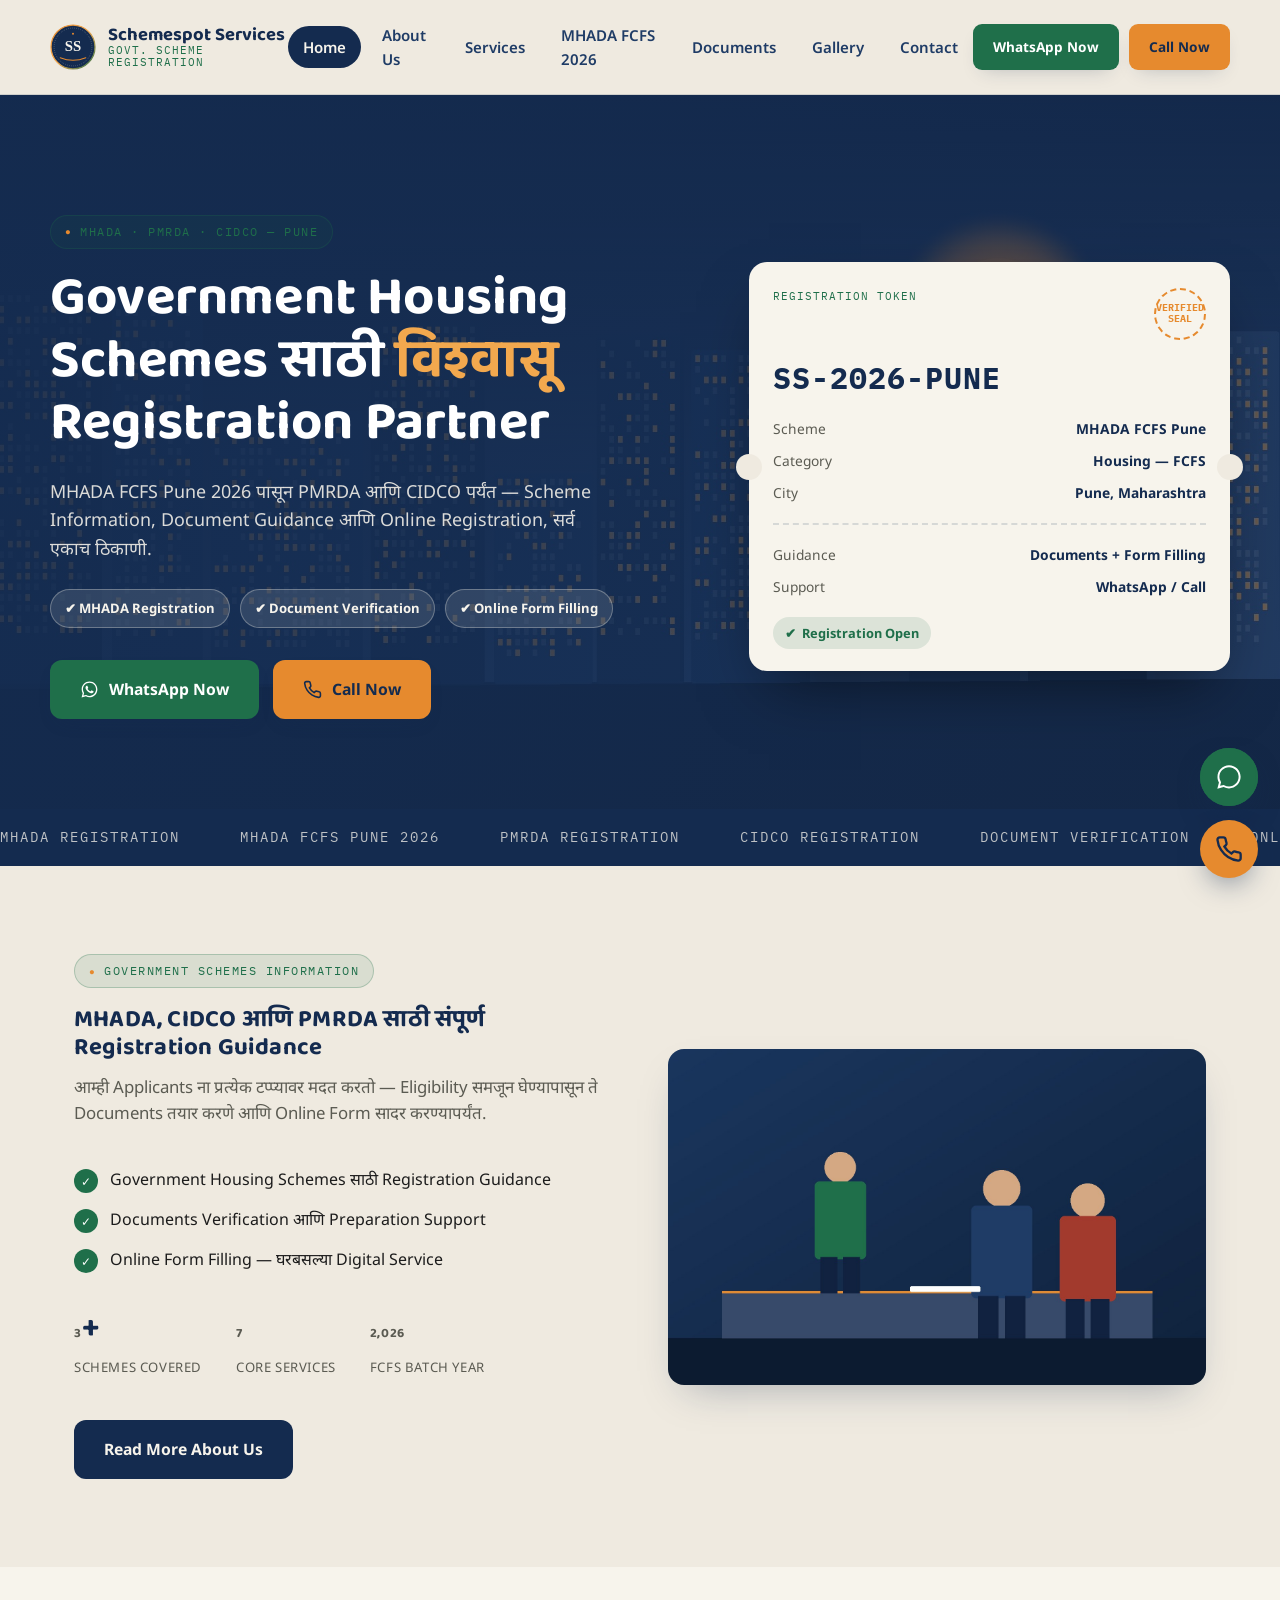
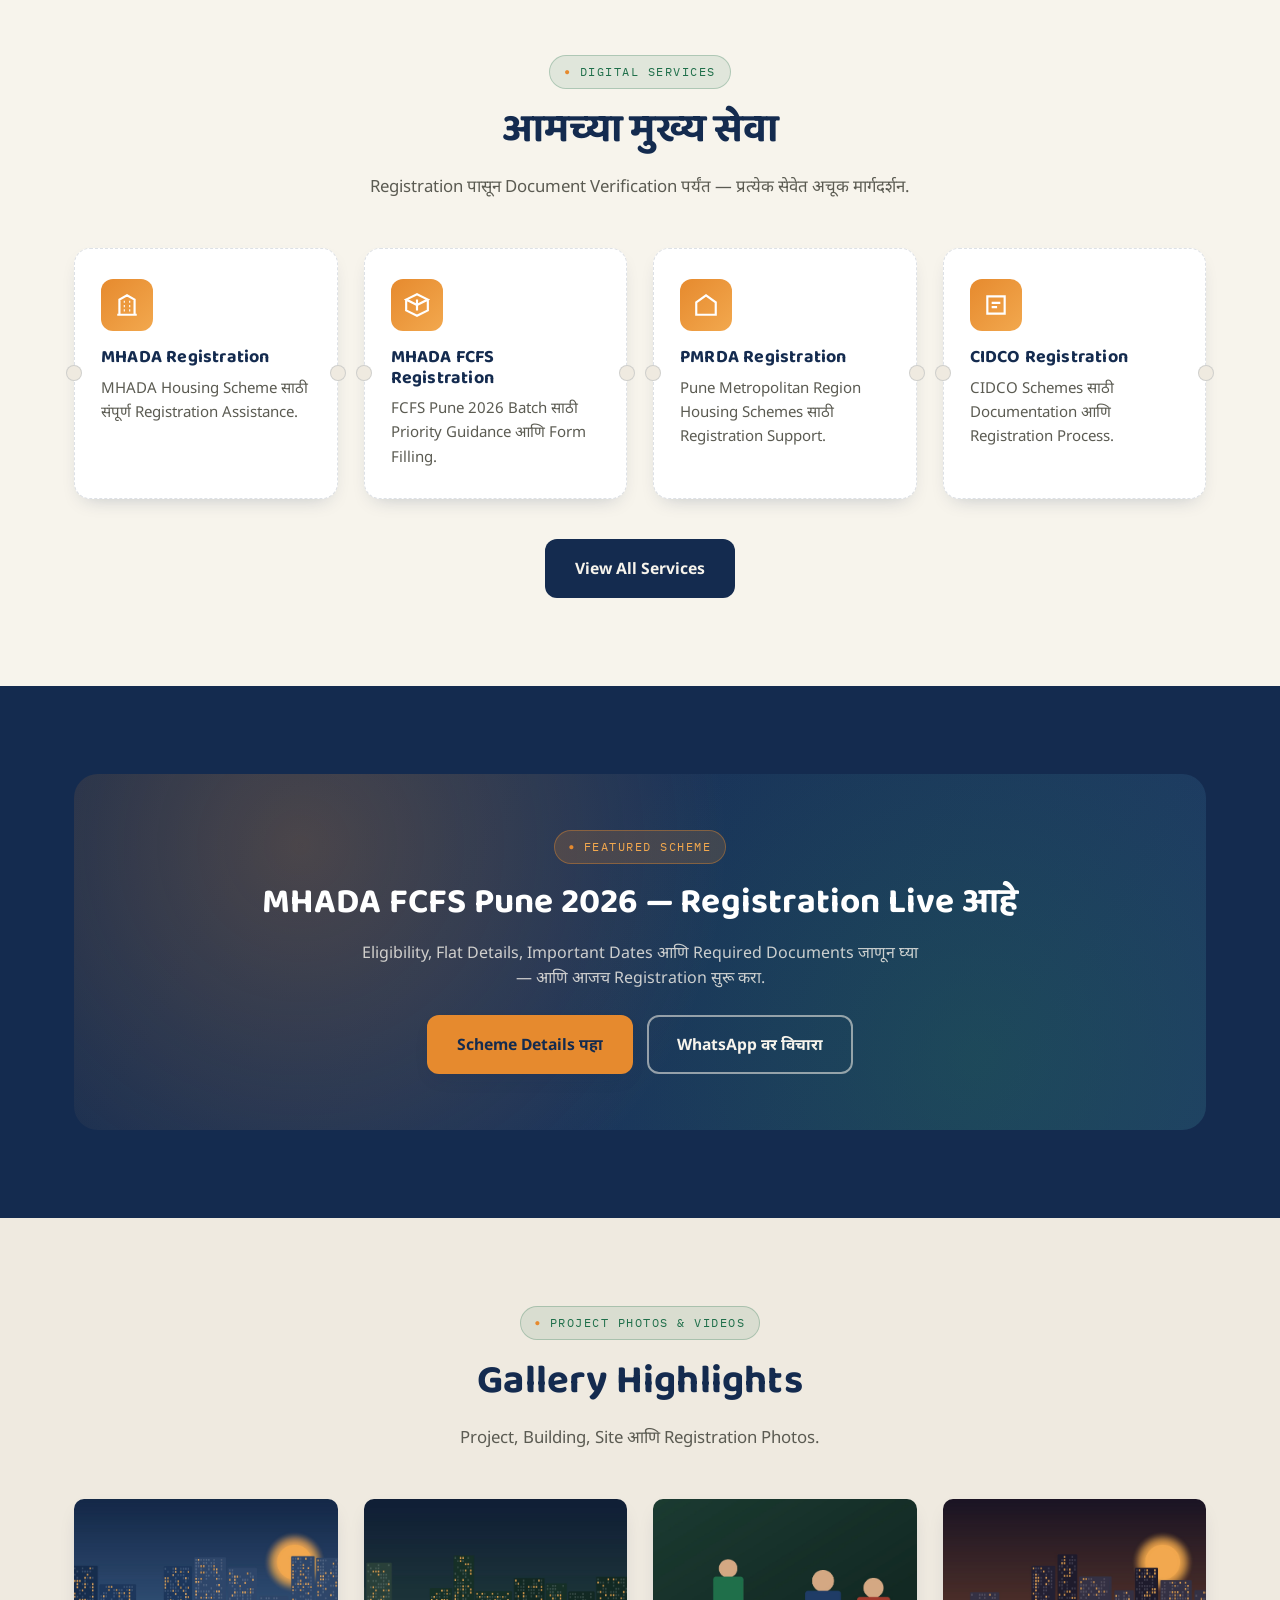
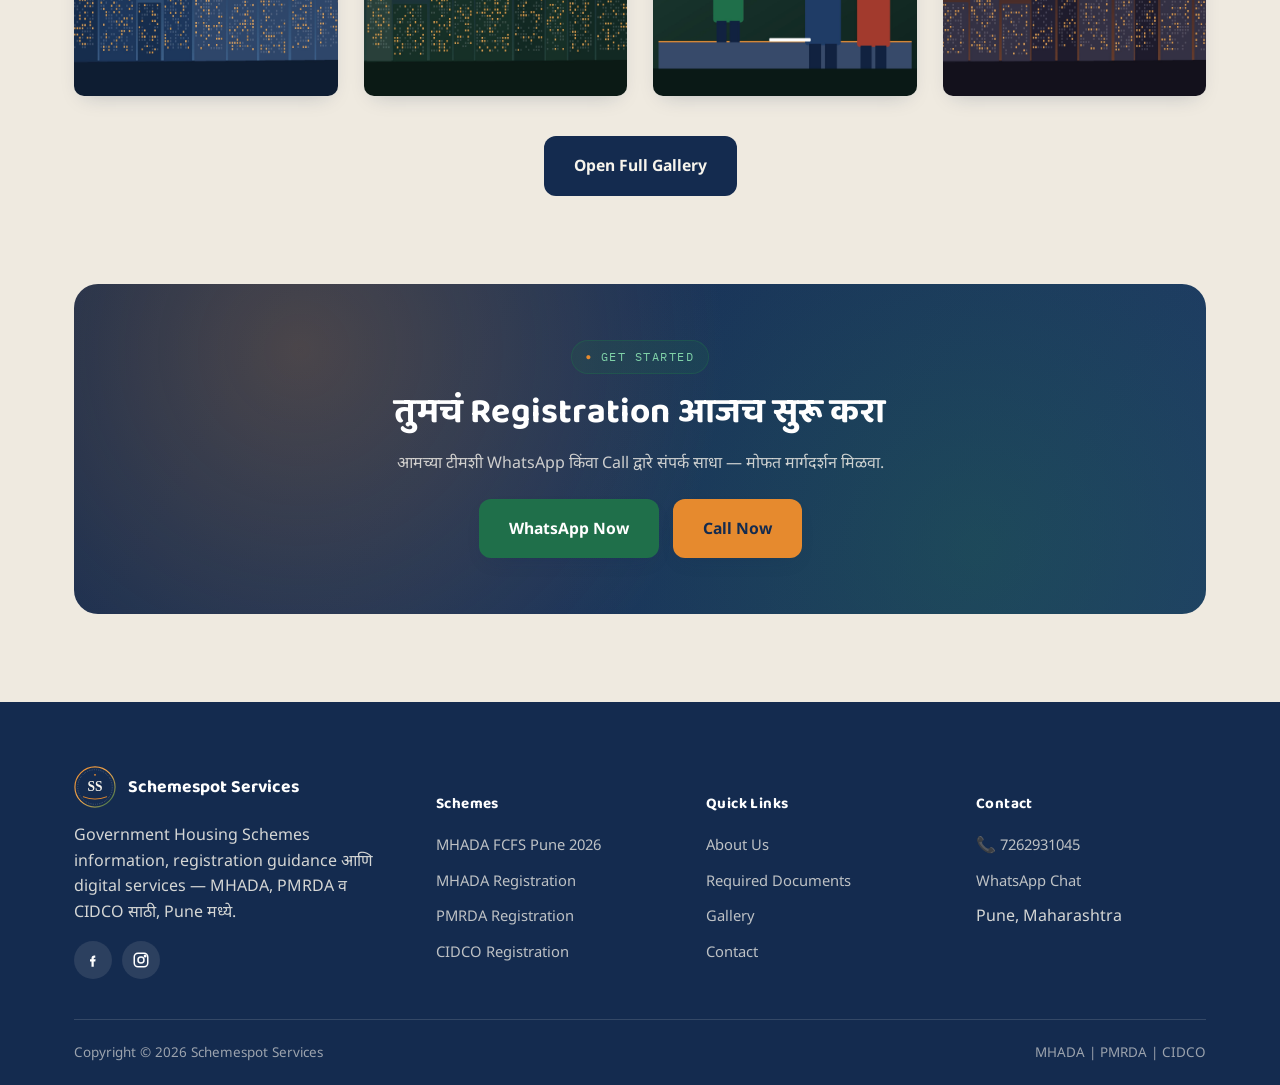
==== index.html @ c351c9f7 "sdjh" ====
<!DOCTYPE html>
<html lang="mr">
<head>
<meta charset="UTF-8">
<meta name="viewport" content="width=device-width, initial-scale=1.0">
<title>Schemespot Services | MHADA · PMRDA · CIDCO Registration Pune</title>
<meta name="description" content="Schemespot Services — Government Housing Schemes साठी Registration आणि Guidance. MHADA FCFS Pune 2026, PMRDA, CIDCO Registration आणि Digital Services.">
<link rel="icon" href="assets/icons/logo.svg" type="image/svg+xml">
<link rel="preconnect" href="https://fonts.googleapis.com">
<link href="https://fonts.googleapis.com/css2?family=Baloo+2:wght@500;600;700;800&family=Noto+Sans:wght@400;500;600;700&family=Noto+Sans+Devanagari:wght@400;500;600;700&family=IBM+Plex+Mono:wght@500;600&display=swap" rel="stylesheet">
<link rel="stylesheet" href="css/style.css">
</head>
<body>

<header class="site-header">
  <div class="container nav">
    <a href="index.html" class="brand">
      <img src="assets/icons/logo.svg" alt="Schemespot Services logo">
      <div class="brand-text"><strong>Schemespot Services</strong><span>Govt. Scheme Registration</span></div>
    </a>
    <nav class="nav-links">
      <a href="index.html">Home</a>
      <a href="about.html">About Us</a>
      <a href="services.html">Services</a>
      <a href="mhada-fcfs.html">MHADA FCFS 2026</a>
      <a href="documents.html">Documents</a>
      <a href="gallery.html">Gallery</a>
      <a href="contact.html">Contact</a>
    </nav>
    <div class="nav-cta">
      <a href="https://wa.me/917262931045" target="_blank" rel="noopener" class="btn btn-whatsapp btn-sm">WhatsApp Now</a>
      <a href="tel:+917262931045" class="btn btn-call btn-sm">Call Now</a>
    </div>
    <button class="nav-toggle" aria-label="Toggle menu"><span></span><span></span><span></span></button>
  </div>
</header>

<!-- HERO -->
<section class="hero">
  <div class="hero-media" style="background-image:url('assets/images/hero-banner.jpg')"></div>
  <div class="container hero-inner">
    <div>
      <span class="eyebrow">MHADA · PMRDA · CIDCO — Pune</span>
      <h1>Government Housing Schemes साठी <em>विश्वासू</em> Registration Partner</h1>
      <p class="lead">MHADA FCFS Pune 2026 पासून PMRDA आणि CIDCO पर्यंत — Scheme Information, Document Guidance आणि Online Registration, सर्व एकाच ठिकाणी.</p>
      <div class="hero-badges">
        <span class="hero-badge">✔ MHADA Registration</span>
        <span class="hero-badge">✔ Document Verification</span>
        <span class="hero-badge">✔ Online Form Filling</span>
      </div>
      <div class="hero-actions">
        <a href="https://wa.me/917262931045" target="_blank" rel="noopener" class="btn btn-whatsapp">
          <svg viewBox="0 0 24 24" fill="currentColor"><path d="M12.04 2C6.58 2 2.13 6.45 2.13 11.91c0 1.75.46 3.39 1.26 4.82L2 22l5.42-1.36a9.9 9.9 0 0 0 4.62 1.13h.01c5.46 0 9.91-4.45 9.91-9.91S17.5 2 12.04 2Zm0 18.13a8.2 8.2 0 0 1-4.18-1.15l-.3-.18-3.21.8.85-3.13-.2-.32a8.18 8.18 0 0 1-1.26-4.34c0-4.53 3.69-8.22 8.31-8.22 4.53 0 8.22 3.69 8.22 8.22 0 4.53-3.7 8.32-8.23 8.32Zm4.52-6.17c-.25-.12-1.47-.72-1.7-.8-.23-.08-.39-.12-.56.13-.17.24-.64.8-.78.96-.14.17-.29.19-.53.06-.25-.12-1.04-.38-1.98-1.22-.73-.65-1.22-1.46-1.37-1.7-.14-.25-.02-.38.11-.5.11-.11.25-.29.37-.43.12-.15.16-.25.24-.42.08-.17.04-.31-.02-.43-.06-.13-.56-1.36-.77-1.86-.2-.48-.41-.42-.56-.42-.14-.01-.31-.01-.48-.01-.17 0-.44.06-.67.31-.23.25-.88.86-.88 2.1 0 1.24.9 2.44 1.03 2.6.13.17 1.77 2.71 4.29 3.8.6.26 1.07.42 1.43.53.6.19 1.15.16 1.58.1.48-.07 1.47-.6 1.68-1.18.21-.58.21-1.07.15-1.18-.07-.11-.23-.17-.48-.29Z"/></svg>
          WhatsApp Now
        </a>
        <a href="tel:+917262931045" class="btn btn-call">
          <svg viewBox="0 0 24 24" fill="none" stroke="currentColor" stroke-width="2"><path d="M22 16.92v3a2 2 0 0 1-2.18 2 19.79 19.79 0 0 1-8.63-3.07 19.5 19.5 0 0 1-6-6 19.79 19.79 0 0 1-3.07-8.67A2 2 0 0 1 4.11 2h3a2 2 0 0 1 2 1.72c.127.96.362 1.903.7 2.81a2 2 0 0 1-.45 2.11L8.09 9.91a16 16 0 0 0 6 6l1.27-1.27a2 2 0 0 1 2.11-.45c.907.338 1.85.573 2.81.7A2 2 0 0 1 22 16.92Z"/></svg>
          Call Now
        </a>
      </div>
    </div>

    <!-- Signature token card -->
    <div class="token-card reveal in">
      <div class="token-top">
        <span class="tag">Registration Token</span>
        <div class="token-seal">VERIFIED<br>SEAL</div>
      </div>
      <div class="token-number">SS-2026-PUNE</div>
      <div class="token-row"><span>Scheme</span><b>MHADA FCFS Pune</b></div>
      <div class="token-row"><span>Category</span><b>Housing — FCFS</b></div>
      <div class="token-row"><span>City</span><b>Pune, Maharashtra</b></div>
      <div class="token-divider"></div>
      <div class="token-row"><span>Guidance</span><b>Documents + Form Filling</b></div>
      <div class="token-row"><span>Support</span><b>WhatsApp / Call</b></div>
      <span class="token-status">Registration Open</span>
    </div>
  </div>
</section>

<!-- TRUST STRIP -->
<div class="trust-strip">
  <div class="trust-track">
    <span>MHADA REGISTRATION</span><span>MHADA FCFS PUNE 2026</span><span>PMRDA REGISTRATION</span><span>CIDCO REGISTRATION</span>
    <span>DOCUMENT VERIFICATION</span><span>ONLINE FORM FILLING</span><span>DIGITAL SERVICES</span>
    <span>MHADA REGISTRATION</span><span>MHADA FCFS PUNE 2026</span><span>PMRDA REGISTRATION</span><span>CIDCO REGISTRATION</span>
    <span>DOCUMENT VERIFICATION</span><span>ONLINE FORM FILLING</span><span>DIGITAL SERVICES</span>
  </div>
</div>

<!-- ABOUT PREVIEW -->
<section>
  <div class="container split">
    <div class="reveal">
      <span class="eyebrow">Government Schemes Information</span>
      <h2>MHADA, CIDCO आणि PMRDA साठी संपूर्ण Registration Guidance</h2>
      <p style="color:var(--muted);font-size:1.05rem;">आम्ही Applicants ना प्रत्येक टप्प्यावर मदत करतो — Eligibility समजून घेण्यापासून ते Documents तयार करणे आणि Online Form सादर करण्यापर्यंत.</p>
      <ul class="checklist mt-40">
        <li><span class="tick">✓</span> Government Housing Schemes साठी Registration Guidance</li>
        <li><span class="tick">✓</span> Documents Verification आणि Preparation Support</li>
        <li><span class="tick">✓</span> Online Form Filling — घरबसल्या Digital Service</li>
      </ul>
      <div class="stat-row">
        <div class="stat"><b><span data-count="3">0</span>+</b><span>Schemes Covered</span></div>
        <div class="stat"><b><span data-count="7">0</span></b><span>Core Services</span></div>
        <div class="stat"><b><span data-count="2026">0</span></b><span>FCFS Batch Year</span></div>
      </div>
      <a href="about.html" class="btn btn-ink mt-40">Read More About Us</a>
    </div>
    <div class="media-col reveal">
      <img src="assets/images/about-office.jpg" alt="Schemespot Services registration desk illustration">
    </div>
  </div>
</section>

<!-- SERVICES PREVIEW -->
<section style="background:var(--paper-2);">
  <div class="container">
    <div class="section-head center reveal">
      <span class="eyebrow" style="margin-left:auto;margin-right:auto;">Digital Services</span>
      <h2>आमच्या मुख्य सेवा</h2>
      <p>Registration पासून Document Verification पर्यंत — प्रत्येक सेवेत अचूक मार्गदर्शन.</p>
    </div>
    <div class="grid cols-4">
      <div class="card stub-card reveal">
        <div class="icon"><svg viewBox="0 0 24 24" fill="none" stroke="currentColor" stroke-width="2"><path d="M3 21h18M5 21V7l7-4 7 4v14M9 9h1m4 0h1m-6 4h1m4 0h1m-6 4h1m4 0h1"/></svg></div>
        <h3>MHADA Registration</h3>
        <p>MHADA Housing Scheme साठी संपूर्ण Registration Assistance.</p>
      </div>
      <div class="card stub-card reveal">
        <div class="icon"><svg viewBox="0 0 24 24" fill="none" stroke="currentColor" stroke-width="2"><path d="M12 2 2 7l10 5 10-5-10-5Zm0 5v10M2 7v10l10 5 10-5V7"/></svg></div>
        <h3>MHADA FCFS Registration</h3>
        <p>FCFS Pune 2026 Batch साठी Priority Guidance आणि Form Filling.</p>
      </div>
      <div class="card stub-card reveal">
        <div class="icon"><svg viewBox="0 0 24 24" fill="none" stroke="currentColor" stroke-width="2"><path d="M3 9.5 12 3l9 6.5V21H3V9.5Z"/></svg></div>
        <h3>PMRDA Registration</h3>
        <p>Pune Metropolitan Region Housing Schemes साठी Registration Support.</p>
      </div>
      <div class="card stub-card reveal">
        <div class="icon"><svg viewBox="0 0 24 24" fill="none" stroke="currentColor" stroke-width="2"><path d="M4 4h16v16H4z"/><path d="M8 10h8M8 14h5"/></svg></div>
        <h3>CIDCO Registration</h3>
        <p>CIDCO Schemes साठी Documentation आणि Registration Process.</p>
      </div>
    </div>
    <div class="text-center mt-40 reveal"><a href="services.html" class="btn btn-ink">View All Services</a></div>
  </div>
</section>

<!-- FCFS HIGHLIGHT BAND -->
<section class="band">
  <div class="container">
    <div class="cta-band">
      <span class="eyebrow" style="background:rgba(230,138,46,.18);border-color:rgba(230,138,46,.4);color:var(--saffron-2);">Featured Scheme</span>
      <h2>MHADA FCFS Pune 2026 — Registration Live आहे</h2>
      <p style="color:rgba(247,244,236,.8);max-width:560px;margin:12px auto 0;">Eligibility, Flat Details, Important Dates आणि Required Documents जाणून घ्या — आणि आजच Registration सुरू करा.</p>
      <div class="cta-actions">
        <a href="mhada-fcfs.html" class="btn btn-call">Scheme Details पहा</a>
        <a href="https://wa.me/917262931045" target="_blank" rel="noopener" class="btn btn-outline">WhatsApp वर विचारा</a>
      </div>
    </div>
  </div>
</section>

<!-- GALLERY PREVIEW -->
<section>
  <div class="container">
    <div class="section-head center reveal">
      <span class="eyebrow" style="margin-left:auto;margin-right:auto;">Project Photos & Videos</span>
      <h2>Gallery Highlights</h2>
      <p>Project, Building, Site आणि Registration Photos.</p>
    </div>
    <div class="grid cols-4">
      <div class="gallery-item reveal"><img src="assets/images/mhada-building.jpg" alt="Building photo"></div>
      <div class="gallery-item reveal"><img src="assets/images/site-photo-1.jpg" alt="Site photo"></div>
      <div class="gallery-item reveal"><img src="assets/images/registration-photo-1.jpg" alt="Registration photo"></div>
      <div class="gallery-item reveal"><img src="assets/images/building-photo-2.jpg" alt="Building photo"></div>
    </div>
    <div class="text-center mt-40 reveal"><a href="gallery.html" class="btn btn-ink">Open Full Gallery</a></div>
  </div>
</section>

<!-- FINAL CTA -->
<section style="padding-top:0;">
  <div class="container">
    <div class="cta-band reveal">
      <span class="eyebrow" style="background:rgba(31,111,74,.18);border-color:rgba(31,111,74,.4);color:#7fd1a8;">Get Started</span>
      <h2>तुमचं Registration आजच सुरू करा</h2>
      <p style="color:rgba(247,244,236,.8);max-width:520px;margin:12px auto 0;">आमच्या टीमशी WhatsApp किंवा Call द्वारे संपर्क साधा — मोफत मार्गदर्शन मिळवा.</p>
      <div class="cta-actions">
        <a href="https://wa.me/917262931045" target="_blank" rel="noopener" class="btn btn-whatsapp">WhatsApp Now</a>
        <a href="tel:+917262931045" class="btn btn-call">Call Now</a>
      </div>
    </div>
  </div>
</section>

<footer class="site-footer">
  <div class="container">
    <div class="footer-grid">
      <div>
        <div class="footer-brand"><img src="assets/icons/logo.svg" alt="Schemespot logo"><strong>Schemespot Services</strong></div>
        <p>Government Housing Schemes information, registration guidance आणि digital services — MHADA, PMRDA व CIDCO साठी, Pune मध्ये.</p>
        <div class="footer-social">
          <a href="https://www.facebook.com/share/1D9FqA26S8/" target="_blank" rel="noopener" aria-label="Facebook"><svg viewBox="0 0 24 24" fill="currentColor" style="color:#fff"><path d="M13.5 9H15V6h-1.5C11.6 6 10 7.6 10 9.5V11H8v3h2v7h3v-7h2.1l.4-3H13v-1.2c0-.6.4-.8.5-.8Z"/></svg></a>
          <a href="https://www.instagram.com/schemspot?igsh=ZXhpd25mdWsyY2Uy" target="_blank" rel="noopener" aria-label="Instagram"><svg viewBox="0 0 24 24" fill="none" stroke="#fff" stroke-width="2"><rect x="3" y="3" width="18" height="18" rx="5"/><circle cx="12" cy="12" r="4"/><circle cx="17.5" cy="6.5" r="1"/></svg></a>
        </div>
      </div>
      <div>
        <h5>Schemes</h5>
        <ul>
          <li><a href="mhada-fcfs.html">MHADA FCFS Pune 2026</a></li>
          <li><a href="services.html">MHADA Registration</a></li>
          <li><a href="services.html">PMRDA Registration</a></li>
          <li><a href="services.html">CIDCO Registration</a></li>
        </ul>
      </div>
      <div>
        <h5>Quick Links</h5>
        <ul>
          <li><a href="about.html">About Us</a></li>
          <li><a href="documents.html">Required Documents</a></li>
          <li><a href="gallery.html">Gallery</a></li>
          <li><a href="contact.html">Contact</a></li>
        </ul>
      </div>
      <div>
        <h5>Contact</h5>
        <ul>
          <li>📞 <a href="tel:+917262931045">7262931045</a></li>
          <li><a href="https://wa.me/917262931045" target="_blank" rel="noopener">WhatsApp Chat</a></li>
          <li>Pune, Maharashtra</li>
        </ul>
      </div>
    </div>
    <div class="footer-bottom">
      <span>Copyright © 2026 Schemespot Services</span>
      <span>MHADA | PMRDA | CIDCO</span>
    </div>
  </div>
</footer>

<div class="floating-buttons">
  <a href="https://wa.me/917262931045" class="fab fab-whatsapp" target="_blank" rel="noopener" aria-label="WhatsApp">
    <svg viewBox="0 0 24 24" fill="currentColor"><path d="M12.04 2C6.58 2 2.13 6.45 2.13 11.91c0 1.75.46 3.39 1.26 4.82L2 22l5.42-1.36a9.9 9.9 0 0 0 4.62 1.13h.01c5.46 0 9.91-4.45 9.91-9.91S17.5 2 12.04 2Zm0 18.13a8.2 8.2 0 0 1-4.18-1.15l-.3-.18-3.21.8.85-3.13-.2-.32a8.18 8.18 0 0 1-1.26-4.34c0-4.53 3.69-8.22 8.31-8.22 4.53 0 8.22 3.69 8.22 8.22 0 4.53-3.7 8.32-8.23 8.32Z"/></svg>
  </a>
  <a href="tel:+917262931045" class="fab fab-call" aria-label="Call Now">
    <svg viewBox="0 0 24 24" fill="none" stroke="currentColor" stroke-width="2"><path d="M22 16.92v3a2 2 0 0 1-2.18 2 19.79 19.79 0 0 1-8.63-3.07 19.5 19.5 0 0 1-6-6 19.79 19.79 0 0 1-3.07-8.67A2 2 0 0 1 4.11 2h3a2 2 0 0 1 2 1.72c.127.96.362 1.903.7 2.81a2 2 0 0 1-.45 2.11L8.09 9.91a16 16 0 0 0 6 6l1.27-1.27a2 2 0 0 1 2.11-.45c.907.338 1.85.573 2.81.7A2 2 0 0 1 22 16.92Z"/></svg>
  </a>
</div>

<div class="lightbox" id="lightbox">
  <button class="lightbox-close" aria-label="Close">&times;</button>
  <div style="max-width:900px;width:100%;position:relative;">
    <div class="lightbox-content" id="lightboxContent"></div>
    <p class="lightbox-caption" id="lightboxCaption"></p>
  </div>
</div>

<script src="js/script.js"></script>
</body>
</html>
---- css/style.css ----
/* =========================================================
   Schemespot Services — Design Tokens
   Palette: civic-trust navy + saffron/green accents (tricolor
   nod), warm parchment paper. Signature motif: the perforated
   "registration token" card + circular seal stamp — echoing
   the FCFS token-allotment idea at the heart of the brief.
   ========================================================= */
:root{
  --ink:        #142B4F;
  --ink-2:      #1F3C66;
  --ink-soft:   #3A5580;
  --paper:      #EFEAE0;
  --paper-2:    #F7F4EC;
  --white:      #FFFFFF;
  --saffron:    #E68A2E;
  --saffron-2:  #F2A84E;
  --green:      #1F6F4A;
  --green-2:    #2C8F60;
  --maroon:     #A23B2E;
  --text:       #1C1C1C;
  --muted:      #5B5B52;
  --line:       rgba(20,43,79,0.14);
  --shadow:     0 18px 40px -18px rgba(20,43,79,0.35);
  --shadow-sm:  0 8px 20px -10px rgba(20,43,79,0.28);
  --radius:     16px;
  --radius-sm:  10px;
  --container:  1180px;

  --font-display: "Baloo 2", "Noto Sans Devanagari", sans-serif;
  --font-body:    "Noto Sans", "Noto Sans Devanagari", sans-serif;
  --font-mono:    "IBM Plex Mono", monospace;
}

*,*::before,*::after{ box-sizing:border-box; }
html{ scroll-behavior:smooth; }
body{
  margin:0;
  font-family:var(--font-body);
  background:var(--paper);
  color:var(--text);
  line-height:1.6;
  -webkit-font-smoothing:antialiased;
}
img{ max-width:100%; display:block; }
a{ color:inherit; text-decoration:none; }
ul{ margin:0; padding:0; list-style:none; }
h1,h2,h3,h4{
  font-family:var(--font-display);
  color:var(--ink);
  margin:0 0 .5em;
  line-height:1.15;
  letter-spacing:.2px;
}
p{ margin:0 0 1em; }
.container{
  width:100%;
  max-width:var(--container);
  margin:0 auto;
  padding:0 24px;
}
section{ padding:88px 0; }
@media (max-width:760px){ section{ padding:56px 0; } }

.eyebrow{
  display:inline-flex;
  align-items:center;
  gap:8px;
  font-family:var(--font-mono);
  font-size:.78rem;
  letter-spacing:1.5px;
  text-transform:uppercase;
  color:var(--green);
  background:rgba(31,111,74,0.1);
  border:1px solid rgba(31,111,74,0.25);
  padding:6px 14px;
  border-radius:999px;
  margin-bottom:18px;
}
.eyebrow::before{ content:"●"; color:var(--saffron); font-size:.6rem; }

.section-head{ max-width:640px; margin-bottom:48px; }
.section-head h2{ font-size:clamp(1.7rem,3.2vw,2.5rem); }
.section-head p{ color:var(--muted); font-size:1.05rem; }
.section-head.center{ margin-left:auto; margin-right:auto; text-align:center; }

/* Buttons */
.btn{
  display:inline-flex;
  align-items:center;
  justify-content:center;
  gap:10px;
  padding:15px 28px;
  border-radius:12px;
  font-weight:700;
  font-size:.98rem;
  border:2px solid transparent;
  cursor:pointer;
  transition:transform .18s ease, box-shadow .18s ease, background .18s ease, color .18s ease;
  white-space:nowrap;
}
.btn:active{ transform:translateY(1px); }
.btn-whatsapp{ background:var(--green); color:var(--white); box-shadow:var(--shadow-sm); }
.btn-whatsapp:hover{ background:var(--green-2); box-shadow:0 14px 28px -12px rgba(31,111,74,.55); transform:translateY(-2px); }
.btn-call{ background:var(--saffron); color:var(--ink); box-shadow:var(--shadow-sm); }
.btn-call:hover{ background:var(--saffron-2); box-shadow:0 14px 28px -12px rgba(230,138,46,.55); transform:translateY(-2px); }
.btn-outline{ background:transparent; color:var(--paper-2); border-color:rgba(247,244,236,.55); }
.btn-outline:hover{ background:rgba(247,244,236,.12); border-color:var(--paper-2); transform:translateY(-2px); }
.btn-ink{ background:var(--ink); color:var(--paper-2); }
.btn-ink:hover{ background:var(--ink-2); transform:translateY(-2px); }
.btn-sm{ padding:10px 18px; font-size:.85rem; border-radius:9px; }
.btn svg{ width:19px; height:19px; flex-shrink:0; }

/* =============== HEADER =============== */
.site-header{
  position:sticky; top:0; z-index:500;
  background:rgba(239,234,224,0.92);
  backdrop-filter:blur(10px);
  border-bottom:1px solid var(--line);
}
.nav{
  display:flex; align-items:center; justify-content:space-between;
  padding:14px 0;
}
.brand{ display:flex; align-items:center; gap:12px; }
.brand img{ width:46px; height:46px; }
.brand-text{ display:flex; flex-direction:column; line-height:1.1; }
.brand-text strong{ font-family:var(--font-display); font-size:1.15rem; color:var(--ink); }
.brand-text span{ font-family:var(--font-mono); font-size:.68rem; letter-spacing:1px; color:var(--green); text-transform:uppercase; }

.nav-links{ display:flex; align-items:center; gap:6px; }
.nav-links a{
  padding:9px 15px; border-radius:999px; font-weight:600; font-size:.94rem; color:var(--ink-2);
  transition:background .2s ease, color .2s ease;
  position:relative;
}
.nav-links a:hover{ background:rgba(20,43,79,.08); }
.nav-links a.active{ background:var(--ink); color:var(--paper-2); }
.nav-cta{ display:flex; gap:10px; }

.nav-toggle{
  display:none; flex-direction:column; gap:5px; background:none; border:none; cursor:pointer; padding:8px;
}
.nav-toggle span{ width:26px; height:3px; background:var(--ink); border-radius:2px; transition:.25s; }

@media (max-width:980px){
  .nav-links{
    position:fixed; inset:70px 16px auto 16px; background:var(--white);
    flex-direction:column; align-items:stretch; gap:2px; padding:14px;
    border-radius:16px; box-shadow:var(--shadow); border:1px solid var(--line);
    transform:translateY(-14px); opacity:0; pointer-events:none; transition:.22s ease;
  }
  .nav-links.open{ transform:translateY(0); opacity:1; pointer-events:auto; }
  .nav-links a{ text-align:center; }
  .nav-cta{ display:none; }
  .nav-toggle{ display:flex; }
}

/* =============== HERO =============== */
.hero{
  position:relative;
  color:var(--paper-2);
  overflow:hidden;
  padding:0;
}
.hero-media{
  position:absolute; inset:0;
  background-size:cover; background-position:center;
}
.hero-media::after{
  content:""; position:absolute; inset:0;
  background:linear-gradient(120deg, rgba(20,43,79,.94) 0%, rgba(20,43,79,.82) 45%, rgba(20,43,79,.55) 100%);
}
.hero-inner{
  position:relative; z-index:2;
  display:grid; grid-template-columns:1.15fr .85fr; gap:48px; align-items:center;
  padding:120px 0 90px;
}
.hero h1{ color:var(--white); font-size:clamp(2.1rem,4.4vw,3.4rem); margin-bottom:.4em; }
.hero h1 em{ font-style:normal; color:var(--saffron-2); }
.hero p.lead{ color:rgba(247,244,236,.88); font-size:1.12rem; max-width:560px; }
.hero-badges{ display:flex; flex-wrap:wrap; gap:10px; margin:26px 0 32px; }
.hero-badge{
  font-size:.82rem; font-weight:700; padding:8px 14px; border-radius:999px;
  background:rgba(247,244,236,.12); border:1px solid rgba(247,244,236,.3);
}
.hero-actions{ display:flex; flex-wrap:wrap; gap:14px; }

/* Signature: token/registration card */
.token-card{
  position:relative;
  background:var(--paper-2);
  color:var(--ink);
  border-radius:18px;
  padding:26px 24px 22px;
  box-shadow:0 30px 60px -20px rgba(0,0,0,.5);
  transform:rotate(2.5deg);
}
.token-card::before,.token-card::after{
  content:""; position:absolute; width:26px; height:26px; background:var(--paper); border-radius:50%;
  top:50%; transform:translateY(-50%);
}
.token-card::before{ left:-13px; }
.token-card::after{ right:-13px; }
.token-top{ display:flex; justify-content:space-between; align-items:flex-start; margin-bottom:14px; }
.token-top .tag{ font-family:var(--font-mono); font-size:.7rem; letter-spacing:1px; text-transform:uppercase; color:var(--green); }
.token-seal{
  width:52px; height:52px; border-radius:50%; border:2px dashed var(--saffron);
  display:flex; align-items:center; justify-content:center; font-family:var(--font-mono);
  font-size:.62rem; font-weight:700; color:var(--saffron); text-align:center; line-height:1.1;
}
.token-number{ font-family:var(--font-mono); font-size:1.9rem; font-weight:700; color:var(--ink); letter-spacing:1px; margin:4px 0 10px; }
.token-divider{ border-top:2px dashed var(--line); margin:14px 0; position:relative; }
.token-row{ display:flex; justify-content:space-between; font-size:.86rem; padding:5px 0; color:var(--muted); }
.token-row b{ color:var(--ink); font-weight:700; }
.token-status{
  margin-top:14px; display:inline-flex; align-items:center; gap:6px;
  background:rgba(31,111,74,.12); color:var(--green); font-weight:700; font-size:.8rem;
  padding:6px 12px; border-radius:999px;
}
.token-status::before{ content:"✔"; }

@media (max-width:900px){
  .hero-inner{ grid-template-columns:1fr; padding:96px 0 60px; text-align:left; }
  .token-card{ max-width:340px; transform:rotate(1.5deg); }
}

/* =============== MARQUEE / TRUST STRIP =============== */
.trust-strip{ background:var(--ink); padding:18px 0; overflow:hidden; }
.trust-track{ display:flex; gap:60px; animation:scroll 22s linear infinite; width:max-content; }
.trust-track span{ font-family:var(--font-mono); color:rgba(247,244,236,.75); letter-spacing:2px; font-size:.85rem; white-space:nowrap; }
@keyframes scroll{ from{ transform:translateX(0);} to{ transform:translateX(-50%);} }

/* =============== CARDS GRID =============== */
.grid{ display:grid; gap:26px; }
.grid.cols-3{ grid-template-columns:repeat(3,1fr); }
.grid.cols-4{ grid-template-columns:repeat(4,1fr); }
.grid.cols-2{ grid-template-columns:repeat(2,1fr); }
@media (max-width:960px){ .grid.cols-3, .grid.cols-4{ grid-template-columns:repeat(2,1fr);} }
@media (max-width:620px){ .grid.cols-3, .grid.cols-4, .grid.cols-2{ grid-template-columns:1fr;} }

.card{
  background:var(--white);
  border:1px solid var(--line);
  border-radius:var(--radius);
  padding:30px 26px;
  box-shadow:var(--shadow-sm);
  transition:transform .22s ease, box-shadow .22s ease;
  position:relative;
}
.card:hover{ transform:translateY(-6px); box-shadow:var(--shadow); }
.card .icon{
  width:52px; height:52px; border-radius:12px; display:flex; align-items:center; justify-content:center;
  background:linear-gradient(135deg,var(--saffron),var(--saffron-2)); color:var(--white); margin-bottom:16px;
}
.card .icon svg{ width:26px; height:26px; }
.card h3{ font-size:1.12rem; margin-bottom:.4em; }
.card p{ color:var(--muted); font-size:.94rem; margin-bottom:0; }
.card .tab{
  position:absolute; top:-10px; right:22px; background:var(--ink); color:var(--paper-2);
  font-family:var(--font-mono); font-size:.7rem; padding:4px 10px; border-radius:6px;
}

/* Perforated / stub card variant for services */
.stub-card{ border-style:dashed; }
.stub-card::before{
  content:""; position:absolute; left:-1px; top:50%; width:16px; height:16px; background:var(--paper);
  border-radius:50%; transform:translate(-50%,-50%); border:1px solid var(--line);
}
.stub-card::after{
  content:""; position:absolute; right:-1px; top:50%; width:16px; height:16px; background:var(--paper);
  border-radius:50%; transform:translate(50%,-50%); border:1px solid var(--line);
}

/* =============== ABOUT / SPLIT SECTIONS =============== */
.split{ display:grid; grid-template-columns:1fr 1fr; gap:56px; align-items:center; }
@media (max-width:900px){ .split{ grid-template-columns:1fr; gap:32px; } }
.split img{ border-radius:var(--radius); box-shadow:var(--shadow); }
.split.reverse .media-col{ order:2; }
.checklist li{ display:flex; gap:12px; align-items:flex-start; margin-bottom:14px; font-size:1rem; }
.checklist li .tick{
  flex-shrink:0; width:24px; height:24px; border-radius:50%; background:var(--green); color:#fff;
  display:flex; align-items:center; justify-content:center; font-size:.75rem; margin-top:2px;
}

.stat-row{ display:flex; gap:34px; margin-top:30px; flex-wrap:wrap; }
.stat b{ display:block; font-family:var(--font-display); font-size:2rem; color:var(--ink); }
.stat span{ font-size:.82rem; color:var(--muted); text-transform:uppercase; letter-spacing:.6px; }

/* =============== BANDS / CTA =============== */
.band{ background:var(--ink); color:var(--paper-2); }
.band .section-head h2{ color:var(--white); }
.band .section-head p{ color:rgba(247,244,236,.75); }
.cta-band{
  background:linear-gradient(120deg,var(--ink) 0%, var(--ink-2) 100%);
  border-radius:24px; padding:56px; color:var(--white); text-align:center;
  position:relative; overflow:hidden;
}
.cta-band::before{
  content:""; position:absolute; inset:0;
  background:radial-gradient(circle at 20% 20%, rgba(230,138,46,.25), transparent 45%),
             radial-gradient(circle at 80% 80%, rgba(31,111,74,.3), transparent 45%);
}
.cta-band > *{ position:relative; z-index:1; }
.cta-band h2{ color:var(--white); font-size:clamp(1.6rem,3vw,2.2rem); }
.cta-actions{ display:flex; gap:14px; justify-content:center; flex-wrap:wrap; margin-top:24px; }

/* =============== TIMELINE (dates) =============== */
.timeline{ position:relative; padding-left:28px; border-left:3px dashed var(--saffron); }
.timeline-item{ position:relative; margin-bottom:30px; padding-left:22px; }
.timeline-item::before{
  content:""; position:absolute; left:-38px; top:2px; width:16px; height:16px; border-radius:50%;
  background:var(--green); border:3px solid var(--paper);
}
.timeline-item .date{ font-family:var(--font-mono); color:var(--saffron); font-weight:700; font-size:.85rem; }
.timeline-item h4{ margin:.2em 0; }
.timeline-item p{ color:var(--muted); margin:0; }

/* =============== TABLES =============== */
.info-table{ width:100%; border-collapse:collapse; background:var(--white); border-radius:var(--radius); overflow:hidden; box-shadow:var(--shadow-sm); }
.info-table th,.info-table td{ padding:16px 20px; text-align:left; border-bottom:1px solid var(--line); font-size:.96rem; }
.info-table th{ background:var(--ink); color:var(--paper-2); font-family:var(--font-display); font-weight:600; }
.info-table tr:last-child td{ border-bottom:none; }
.info-table tr:nth-child(even) td{ background:rgba(20,43,79,.03); }

/* =============== DOCUMENT CHECKLIST (page 6) =============== */
.doc-panel{
  background:var(--white); border:1px solid var(--line); border-radius:var(--radius); padding:34px;
  box-shadow:var(--shadow-sm);
}
.doc-panel h3{ display:flex; align-items:center; gap:10px; }
.doc-panel h3 .num{
  width:34px; height:34px; border-radius:50%; background:var(--saffron); color:var(--ink);
  display:flex; align-items:center; justify-content:center; font-family:var(--font-mono); font-weight:700; font-size:.9rem;
}
.doc-list{ margin-top:18px; }
.doc-list li{
  display:flex; gap:12px; align-items:flex-start; padding:12px 0; border-bottom:1px dashed var(--line); font-size:.98rem;
}
.doc-list li:last-child{ border-bottom:none; }
.doc-list li .check{ color:var(--green); font-weight:900; flex-shrink:0; }
.doc-note{
  margin-top:24px; padding:16px 18px; background:rgba(230,138,46,.1); border:1px solid rgba(230,138,46,.3);
  border-radius:12px; font-size:.92rem; color:var(--ink-2);
}

/* =============== GALLERY =============== */
.filter-bar{ display:flex; gap:10px; flex-wrap:wrap; margin-bottom:32px; }
.filter-btn{
  padding:9px 18px; border-radius:999px; border:1px solid var(--line); background:var(--white);
  font-weight:600; font-size:.88rem; cursor:pointer; transition:.2s;
}
.filter-btn.active, .filter-btn:hover{ background:var(--ink); color:var(--paper-2); border-color:var(--ink); }

.gallery-grid{ display:grid; grid-template-columns:repeat(3,1fr); gap:20px; }
@media (max-width:900px){ .gallery-grid{ grid-template-columns:repeat(2,1fr); } }
@media (max-width:560px){ .gallery-grid{ grid-template-columns:1fr; } }

.gallery-item{
  position:relative; border-radius:var(--radius-sm); overflow:hidden; cursor:pointer; aspect-ratio:4/3;
  box-shadow:var(--shadow-sm);
}
.gallery-item img,.gallery-item video{ width:100%; height:100%; object-fit:cover; transition:transform .4s ease; }
.gallery-item:hover img,.gallery-item:hover video{ transform:scale(1.08); }
.gallery-item .overlay{
  position:absolute; inset:0; background:linear-gradient(180deg, transparent 40%, rgba(20,43,79,.85) 100%);
  display:flex; align-items:flex-end; padding:16px; opacity:0; transition:.25s;
}
.gallery-item:hover .overlay{ opacity:1; }
.gallery-item .overlay span{ color:#fff; font-weight:700; font-size:.9rem; }
.gallery-item .play{
  position:absolute; inset:0; display:flex; align-items:center; justify-content:center;
}
.gallery-item .play svg{ width:56px; height:56px; filter:drop-shadow(0 4px 10px rgba(0,0,0,.4)); }
.gallery-item.hidden{ display:none; }

.lightbox{
  position:fixed; inset:0; background:rgba(20,43,79,.92); z-index:2000; display:none;
  align-items:center; justify-content:center; padding:30px;
}
.lightbox.open{ display:flex; }
.lightbox-content{ max-width:900px; width:100%; }
.lightbox-content img, .lightbox-content video{ width:100%; border-radius:14px; max-height:80vh; object-fit:contain; background:#000; }
.lightbox-close{
  position:absolute; top:26px; right:30px; color:#fff; font-size:2rem; cursor:pointer; background:none; border:none;
}
.lightbox-caption{ color:var(--paper-2); text-align:center; margin-top:14px; font-family:var(--font-mono); font-size:.85rem; }

/* =============== CONTACT =============== */
.contact-grid{ display:grid; grid-template-columns:1fr 1fr; gap:40px; }
@media (max-width:900px){ .contact-grid{ grid-template-columns:1fr; } }
.contact-card{
  background:var(--white); border-radius:var(--radius); padding:30px; box-shadow:var(--shadow-sm); border:1px solid var(--line);
}
.contact-row{ display:flex; gap:16px; align-items:flex-start; padding:16px 0; border-bottom:1px dashed var(--line); }
.contact-row:last-child{ border-bottom:none; }
.contact-row .ic{
  width:44px; height:44px; border-radius:10px; background:rgba(31,111,74,.12); color:var(--green);
  display:flex; align-items:center; justify-content:center; flex-shrink:0;
}
.contact-row .ic svg{ width:22px; height:22px; }
.contact-row h4{ margin:0 0 2px; font-size:1rem; }
.contact-row p{ margin:0; color:var(--muted); font-size:.94rem; }

.map-wrap{ border-radius:var(--radius); overflow:hidden; box-shadow:var(--shadow-sm); border:1px solid var(--line); }
.map-wrap iframe{ width:100%; height:340px; border:0; display:block; }

.form-field{ margin-bottom:18px; }
.form-field label{ display:block; font-weight:700; font-size:.88rem; margin-bottom:7px; color:var(--ink); }
.form-field input,.form-field select,.form-field textarea{
  width:100%; padding:13px 15px; border-radius:10px; border:1.5px solid var(--line); font-family:var(--font-body);
  font-size:.96rem; background:var(--paper-2); transition:border-color .2s;
}
.form-field input:focus,.form-field select:focus,.form-field textarea:focus{ outline:none; border-color:var(--saffron); background:#fff; }
.form-note{ font-size:.82rem; color:var(--muted); margin-top:10px; }
.form-success{
  display:none; background:rgba(31,111,74,.12); border:1px solid rgba(31,111,74,.35); color:var(--green);
  padding:14px 16px; border-radius:10px; font-weight:600; margin-top:16px;
}
.form-success.show{ display:block; }

/* =============== FOOTER =============== */
.site-footer{ background:var(--ink); color:rgba(247,244,236,.85); padding-top:64px; }
.footer-grid{ display:grid; grid-template-columns:1.4fr 1fr 1fr 1fr; gap:40px; padding-bottom:40px; border-bottom:1px solid rgba(247,244,236,.14); }
@media (max-width:860px){ .footer-grid{ grid-template-columns:1fr 1fr; } }
@media (max-width:560px){ .footer-grid{ grid-template-columns:1fr; } }
.footer-brand{ display:flex; gap:12px; align-items:center; margin-bottom:14px; }
.footer-brand img{ width:42px; height:42px; }
.footer-brand strong{ color:#fff; font-family:var(--font-display); font-size:1.1rem; }
.site-footer h5{ color:#fff; font-family:var(--font-display); font-size:.95rem; margin-bottom:16px; letter-spacing:.4px; }
.site-footer ul li{ margin-bottom:10px; }
.site-footer ul li a{ color:rgba(247,244,236,.75); font-size:.92rem; transition:color .2s; }
.site-footer ul li a:hover{ color:var(--saffron-2); }
.footer-social{ display:flex; gap:10px; margin-top:6px; }
.footer-social a{
  width:38px; height:38px; border-radius:50%; background:rgba(247,244,236,.1); display:flex; align-items:center; justify-content:center;
  transition:.2s;
}
.footer-social a:hover{ background:var(--saffron); }
.footer-social svg{ width:18px; height:18px; }
.footer-bottom{ display:flex; justify-content:space-between; align-items:center; padding:22px 0; flex-wrap:wrap; gap:10px; font-size:.84rem; color:rgba(247,244,236,.6); }

/* =============== FLOATING BUTTONS =============== */
.floating-buttons{ position:fixed; right:22px; bottom:22px; z-index:900; display:flex; flex-direction:column; gap:14px; }
.fab{
  width:58px; height:58px; border-radius:50%; display:flex; align-items:center; justify-content:center;
  box-shadow:0 12px 28px -8px rgba(20,43,79,.5); color:#fff; position:relative; transition:transform .2s;
}
.fab:hover{ transform:scale(1.08); }
.fab svg{ width:28px; height:28px; }
.fab-whatsapp{ background:var(--green); }
.fab-call{ background:var(--saffron); color:var(--ink); }
.fab-whatsapp::after{
  content:""; position:absolute; inset:0; border-radius:50%; border:2px solid var(--green);
  animation:pulse 2s ease-out infinite;
}
@keyframes pulse{ 0%{ transform:scale(1); opacity:.7; } 100%{ transform:scale(1.6); opacity:0; } }
@media (max-width:600px){ .fab{ width:52px; height:52px; } .fab svg{ width:24px; height:24px; } }

/* =============== PAGE HEADER (inner pages) =============== */
.page-hero{
  position:relative; padding:74px 0 60px; color:#fff; overflow:hidden;
}
.page-hero .hero-media::after{ background:linear-gradient(120deg, rgba(20,43,79,.92), rgba(20,43,79,.72)); }
.page-hero .container{ position:relative; z-index:2; }
.breadcrumb{ font-family:var(--font-mono); font-size:.8rem; color:var(--saffron-2); margin-bottom:10px; letter-spacing:1px; text-transform:uppercase; }
.page-hero h1{ color:#fff; font-size:clamp(1.8rem,3.6vw,2.8rem); }
.page-hero p{ color:rgba(247,244,236,.85); max-width:600px; font-size:1.05rem; }

/* utility */
.mt-40{ margin-top:40px; }
.text-center{ text-align:center; }
.reveal{ opacity:0; transform:translateY(24px); transition:opacity .6s ease, transform .6s ease; }
.reveal.in{ opacity:1; transform:translateY(0); }
.pill-list{ display:flex; flex-wrap:wrap; gap:10px; }
.pill{ background:var(--white); border:1px solid var(--line); padding:8px 16px; border-radius:999px; font-size:.86rem; font-weight:600; color:var(--ink-2); }
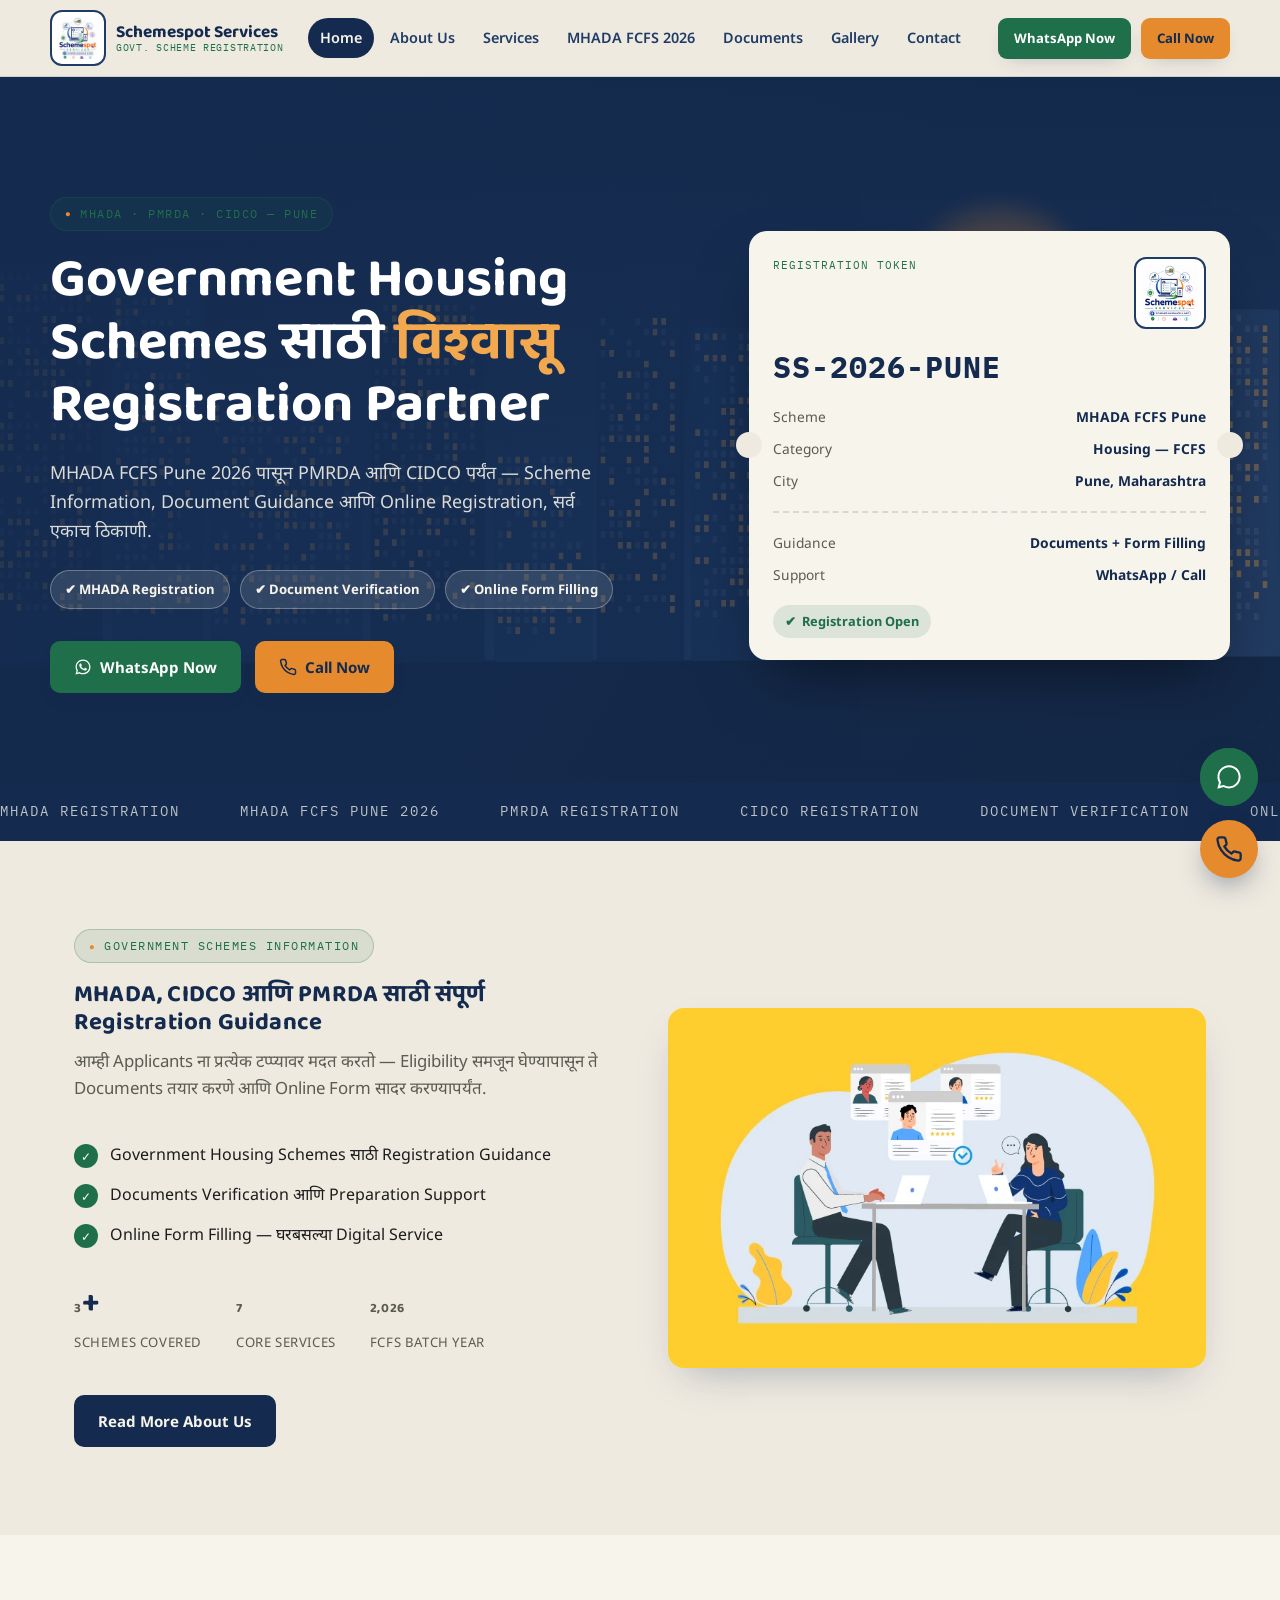
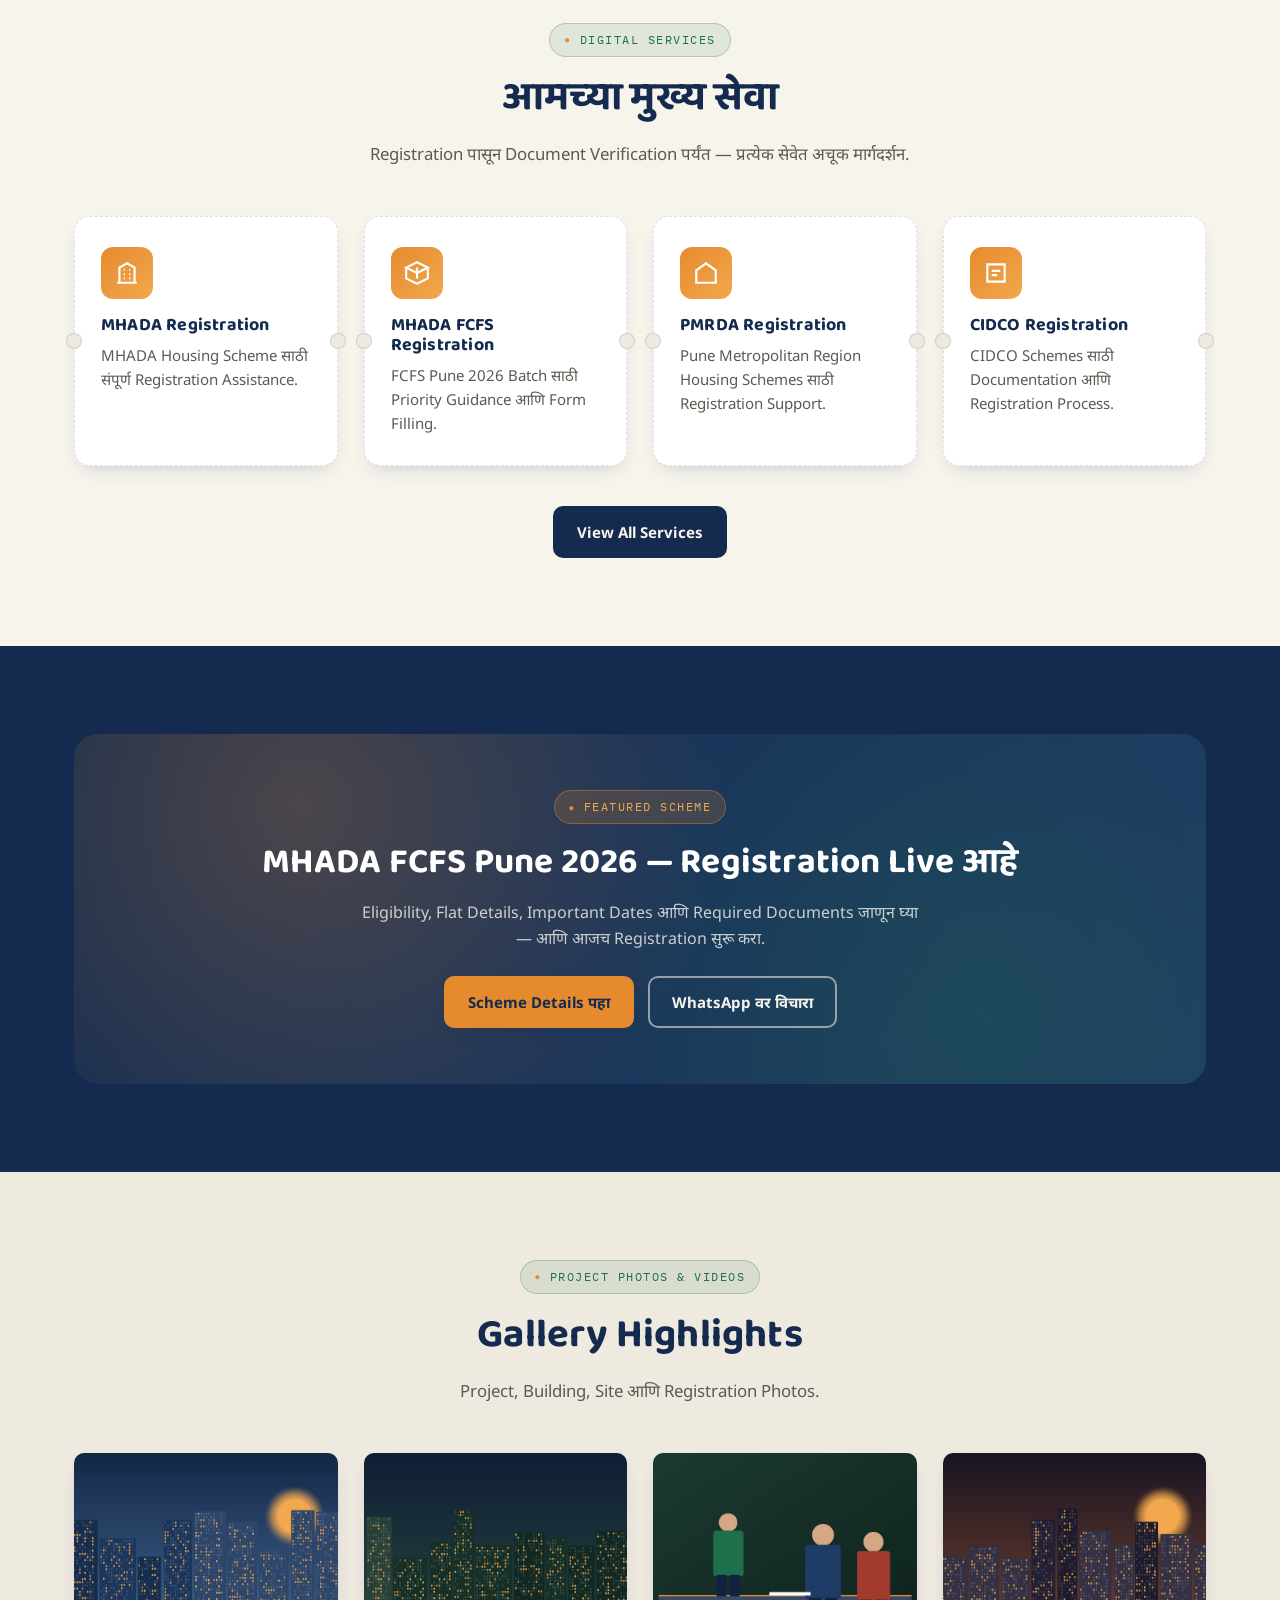
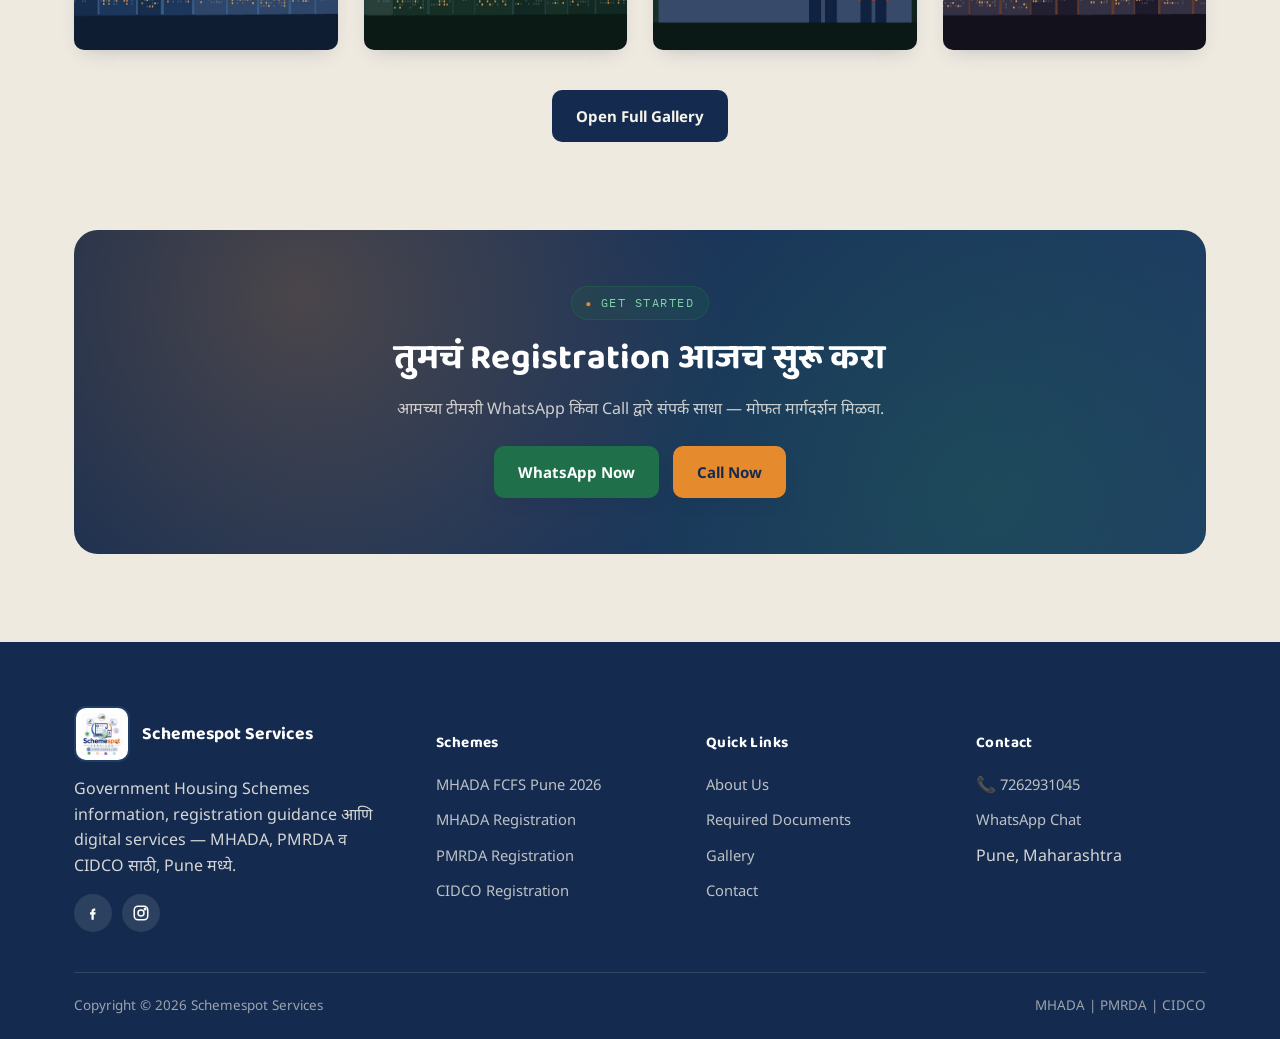
==== commit 8e833b83: "sjb" ====
--- a/index.html
+++ b/index.html
@@ -1,262 +1,313 @@
 <!DOCTYPE html>
 <html lang="mr">
+
 <head>
-<meta charset="UTF-8">
-<meta name="viewport" content="width=device-width, initial-scale=1.0">
-<title>Schemespot Services | MHADA · PMRDA · CIDCO Registration Pune</title>
-<meta name="description" content="Schemespot Services — Government Housing Schemes साठी Registration आणि Guidance. MHADA FCFS Pune 2026, PMRDA, CIDCO Registration आणि Digital Services.">
-<link rel="icon" href="assets/icons/logo.svg" type="image/svg+xml">
-<link rel="preconnect" href="https://fonts.googleapis.com">
-<link href="https://fonts.googleapis.com/css2?family=Baloo+2:wght@500;600;700;800&family=Noto+Sans:wght@400;500;600;700&family=Noto+Sans+Devanagari:wght@400;500;600;700&family=IBM+Plex+Mono:wght@500;600&display=swap" rel="stylesheet">
-<link rel="stylesheet" href="css/style.css">
+  <meta charset="UTF-8">
+  <meta name="viewport" content="width=device-width, initial-scale=1.0">
+  <title>Schemespot Services | MHADA · PMRDA · CIDCO Registration Pune</title>
+  <meta name="description"
+    content="Schemespot Services — Government Housing Schemes साठी Registration आणि Guidance. MHADA FCFS Pune 2026, PMRDA, CIDCO Registration आणि Digital Services.">
+  <link rel="icon" href="assets/images/SchemspotLogo.jpeg" type="image/svg+xml">
+  <link rel="preconnect" href="https://fonts.googleapis.com">
+  <link
+    href="https://fonts.googleapis.com/css2?family=Baloo+2:wght@500;600;700;800&family=Noto+Sans:wght@400;500;600;700&family=Noto+Sans+Devanagari:wght@400;500;600;700&family=IBM+Plex+Mono:wght@500;600&display=swap"
+    rel="stylesheet">
+  <link rel="stylesheet" href="css/style.css">
 </head>
+
 <body>
 
-<header class="site-header">
-  <div class="container nav">
-    <a href="index.html" class="brand">
-      <img src="assets/icons/logo.svg" alt="Schemespot Services logo">
-      <div class="brand-text"><strong>Schemespot Services</strong><span>Govt. Scheme Registration</span></div>
+  <header class="site-header">
+    <div class="container nav">
+      <a href="index.html" class="brand">
+        <img src="assets/images/SchemspotLogo.jpeg" alt="Schemespot Services logo">
+        <div class="brand-text"><strong>Schemespot Services</strong><span>Govt. Scheme Registration</span></div>
+      </a>
+      <nav class="nav-links">
+        <a href="index.html">Home</a>
+        <a href="about.html">About Us</a>
+        <a href="services.html">Services</a>
+        <a href="mhada-fcfs.html">MHADA FCFS 2026</a>
+        <a href="documents.html">Documents</a>
+        <a href="gallery.html">Gallery</a>
+        <a href="contact.html">Contact</a>
+      </nav>
+      <div class="nav-cta">
+        <a href="https://wa.me/917262931045" target="_blank" rel="noopener" class="btn btn-whatsapp btn-sm">WhatsApp
+          Now</a>
+        <a href="tel:+917262931045" class="btn btn-call btn-sm">Call Now</a>
+      </div>
+      <button class="nav-toggle" aria-label="Toggle menu"><span></span><span></span><span></span></button>
+    </div>
+  </header>
+
+  <!-- HERO -->
+  <section class="hero">
+    <div class="hero-media" style="background-image:url('assets/images/hero-banner.jpg')"></div>
+    <div class="container hero-inner">
+      <div>
+        <span class="eyebrow">MHADA · PMRDA · CIDCO — Pune</span>
+        <h1>Government Housing Schemes साठी <em>विश्वासू</em> Registration Partner</h1>
+        <p class="lead">MHADA FCFS Pune 2026 पासून PMRDA आणि CIDCO पर्यंत — Scheme Information, Document Guidance आणि
+          Online Registration, सर्व एकाच ठिकाणी.</p>
+        <div class="hero-badges">
+          <span class="hero-badge">✔ MHADA Registration</span>
+          <span class="hero-badge">✔ Document Verification</span>
+          <span class="hero-badge">✔ Online Form Filling</span>
+        </div>
+        <div class="hero-actions">
+          <a href="https://wa.me/917262931045" target="_blank" rel="noopener" class="btn btn-whatsapp">
+            <svg viewBox="0 0 24 24" fill="currentColor">
+              <path
+                d="M12.04 2C6.58 2 2.13 6.45 2.13 11.91c0 1.75.46 3.39 1.26 4.82L2 22l5.42-1.36a9.9 9.9 0 0 0 4.62 1.13h.01c5.46 0 9.91-4.45 9.91-9.91S17.5 2 12.04 2Zm0 18.13a8.2 8.2 0 0 1-4.18-1.15l-.3-.18-3.21.8.85-3.13-.2-.32a8.18 8.18 0 0 1-1.26-4.34c0-4.53 3.69-8.22 8.31-8.22 4.53 0 8.22 3.69 8.22 8.22 0 4.53-3.7 8.32-8.23 8.32Zm4.52-6.17c-.25-.12-1.47-.72-1.7-.8-.23-.08-.39-.12-.56.13-.17.24-.64.8-.78.96-.14.17-.29.19-.53.06-.25-.12-1.04-.38-1.98-1.22-.73-.65-1.22-1.46-1.37-1.7-.14-.25-.02-.38.11-.5.11-.11.25-.29.37-.43.12-.15.16-.25.24-.42.08-.17.04-.31-.02-.43-.06-.13-.56-1.36-.77-1.86-.2-.48-.41-.42-.56-.42-.14-.01-.31-.01-.48-.01-.17 0-.44.06-.67.31-.23.25-.88.86-.88 2.1 0 1.24.9 2.44 1.03 2.6.13.17 1.77 2.71 4.29 3.8.6.26 1.07.42 1.43.53.6.19 1.15.16 1.58.1.48-.07 1.47-.6 1.68-1.18.21-.58.21-1.07.15-1.18-.07-.11-.23-.17-.48-.29Z" />
+            </svg>
+            WhatsApp Now
+          </a>
+          <a href="tel:+917262931045" class="btn btn-call">
+            <svg viewBox="0 0 24 24" fill="none" stroke="currentColor" stroke-width="2">
+              <path
+                d="M22 16.92v3a2 2 0 0 1-2.18 2 19.79 19.79 0 0 1-8.63-3.07 19.5 19.5 0 0 1-6-6 19.79 19.79 0 0 1-3.07-8.67A2 2 0 0 1 4.11 2h3a2 2 0 0 1 2 1.72c.127.96.362 1.903.7 2.81a2 2 0 0 1-.45 2.11L8.09 9.91a16 16 0 0 0 6 6l1.27-1.27a2 2 0 0 1 2.11-.45c.907.338 1.85.573 2.81.7A2 2 0 0 1 22 16.92Z" />
+            </svg>
+            Call Now
+          </a>
+        </div>
+      </div>
+
+      <!-- Signature token card -->
+      <div class="token-card reveal in">
+        <div class="token-top">
+          <span class="tag">Registration Token</span>
+          <div class="token-seal">
+            <img src="assets/images/SchemspotLogo.jpeg" alt="Schemespot Services Logo">
+          </div>
+        </div>
+        <div class="token-number">SS-2026-PUNE</div>
+        <div class="token-row"><span>Scheme</span><b>MHADA FCFS Pune</b></div>
+        <div class="token-row"><span>Category</span><b>Housing — FCFS</b></div>
+        <div class="token-row"><span>City</span><b>Pune, Maharashtra</b></div>
+        <div class="token-divider"></div>
+        <div class="token-row"><span>Guidance</span><b>Documents + Form Filling</b></div>
+        <div class="token-row"><span>Support</span><b>WhatsApp / Call</b></div>
+        <span class="token-status">Registration Open</span>
+      </div>
+    </div>
+  </section>
+
+  <!-- TRUST STRIP -->
+  <div class="trust-strip">
+    <div class="trust-track">
+      <span>MHADA REGISTRATION</span><span>MHADA FCFS PUNE 2026</span><span>PMRDA REGISTRATION</span><span>CIDCO
+        REGISTRATION</span>
+      <span>DOCUMENT VERIFICATION</span><span>ONLINE FORM FILLING</span><span>DIGITAL SERVICES</span>
+      <span>MHADA REGISTRATION</span><span>MHADA FCFS PUNE 2026</span><span>PMRDA REGISTRATION</span><span>CIDCO
+        REGISTRATION</span>
+      <span>DOCUMENT VERIFICATION</span><span>ONLINE FORM FILLING</span><span>DIGITAL SERVICES</span>
+    </div>
+  </div>
+
+  <!-- ABOUT PREVIEW -->
+  <section>
+    <div class="container split">
+      <div class="reveal">
+        <span class="eyebrow">Government Schemes Information</span>
+        <h2>MHADA, CIDCO आणि PMRDA साठी संपूर्ण Registration Guidance</h2>
+        <p style="color:var(--muted);font-size:1.05rem;">आम्ही Applicants ना प्रत्येक टप्प्यावर मदत करतो — Eligibility
+          समजून घेण्यापासून ते Documents तयार करणे आणि Online Form सादर करण्यापर्यंत.</p>
+        <ul class="checklist mt-40">
+          <li><span class="tick">✓</span> Government Housing Schemes साठी Registration Guidance</li>
+          <li><span class="tick">✓</span> Documents Verification आणि Preparation Support</li>
+          <li><span class="tick">✓</span> Online Form Filling — घरबसल्या Digital Service</li>
+        </ul>
+        <div class="stat-row">
+          <div class="stat"><b><span data-count="3">0</span>+</b><span>Schemes Covered</span></div>
+          <div class="stat"><b><span data-count="7">0</span></b><span>Core Services</span></div>
+          <div class="stat"><b><span data-count="2026">0</span></b><span>FCFS Batch Year</span></div>
+        </div>
+        <a href="about.html" class="btn btn-ink mt-40">Read More About Us</a>
+      </div>
+      <div class="media-col reveal">
+        <img src="assets/images/Employee-selection-process.webp" alt="Schemespot Services registration desk illustration">
+      </div>
+    </div>
+  </section>
+
+  <!-- SERVICES PREVIEW -->
+  <section style="background:var(--paper-2);">
+    <div class="container">
+      <div class="section-head center reveal">
+        <span class="eyebrow" style="margin-left:auto;margin-right:auto;">Digital Services</span>
+        <h2>आमच्या मुख्य सेवा</h2>
+        <p>Registration पासून Document Verification पर्यंत — प्रत्येक सेवेत अचूक मार्गदर्शन.</p>
+      </div>
+      <div class="grid cols-4">
+        <div class="card stub-card reveal">
+          <div class="icon"><svg viewBox="0 0 24 24" fill="none" stroke="currentColor" stroke-width="2">
+              <path d="M3 21h18M5 21V7l7-4 7 4v14M9 9h1m4 0h1m-6 4h1m4 0h1m-6 4h1m4 0h1" />
+            </svg></div>
+          <h3>MHADA Registration</h3>
+          <p>MHADA Housing Scheme साठी संपूर्ण Registration Assistance.</p>
+        </div>
+        <div class="card stub-card reveal">
+          <div class="icon"><svg viewBox="0 0 24 24" fill="none" stroke="currentColor" stroke-width="2">
+              <path d="M12 2 2 7l10 5 10-5-10-5Zm0 5v10M2 7v10l10 5 10-5V7" />
+            </svg></div>
+          <h3>MHADA FCFS Registration</h3>
+          <p>FCFS Pune 2026 Batch साठी Priority Guidance आणि Form Filling.</p>
+        </div>
+        <div class="card stub-card reveal">
+          <div class="icon"><svg viewBox="0 0 24 24" fill="none" stroke="currentColor" stroke-width="2">
+              <path d="M3 9.5 12 3l9 6.5V21H3V9.5Z" />
+            </svg></div>
+          <h3>PMRDA Registration</h3>
+          <p>Pune Metropolitan Region Housing Schemes साठी Registration Support.</p>
+        </div>
+        <div class="card stub-card reveal">
+          <div class="icon"><svg viewBox="0 0 24 24" fill="none" stroke="currentColor" stroke-width="2">
+              <path d="M4 4h16v16H4z" />
+              <path d="M8 10h8M8 14h5" />
+            </svg></div>
+          <h3>CIDCO Registration</h3>
+          <p>CIDCO Schemes साठी Documentation आणि Registration Process.</p>
+        </div>
+      </div>
+      <div class="text-center mt-40 reveal"><a href="services.html" class="btn btn-ink">View All Services</a></div>
+    </div>
+  </section>
+
+  <!-- FCFS HIGHLIGHT BAND -->
+  <section class="band">
+    <div class="container">
+      <div class="cta-band">
+        <span class="eyebrow"
+          style="background:rgba(230,138,46,.18);border-color:rgba(230,138,46,.4);color:var(--saffron-2);">Featured
+          Scheme</span>
+        <h2>MHADA FCFS Pune 2026 — Registration Live आहे</h2>
+        <p style="color:rgba(247,244,236,.8);max-width:560px;margin:12px auto 0;">Eligibility, Flat Details, Important
+          Dates आणि Required Documents जाणून घ्या — आणि आजच Registration सुरू करा.</p>
+        <div class="cta-actions">
+          <a href="mhada-fcfs.html" class="btn btn-call">Scheme Details पहा</a>
+          <a href="https://wa.me/917262931045" target="_blank" rel="noopener" class="btn btn-outline">WhatsApp वर
+            विचारा</a>
+        </div>
+      </div>
+    </div>
+  </section>
+
+  <!-- GALLERY PREVIEW -->
+  <section>
+    <div class="container">
+      <div class="section-head center reveal">
+        <span class="eyebrow" style="margin-left:auto;margin-right:auto;">Project Photos & Videos</span>
+        <h2>Gallery Highlights</h2>
+        <p>Project, Building, Site आणि Registration Photos.</p>
+      </div>
+      <div class="grid cols-4">
+        <div class="gallery-item reveal"><img src="assets/images/mhada-building.jpg" alt="Building photo"></div>
+        <div class="gallery-item reveal"><img src="assets/images/site-photo-1.jpg" alt="Site photo"></div>
+        <div class="gallery-item reveal"><img src="assets/images/registration-photo-1.jpg" alt="Registration photo">
+        </div>
+        <div class="gallery-item reveal"><img src="assets/images/building-photo-2.jpg" alt="Building photo"></div>
+      </div>
+      <div class="text-center mt-40 reveal"><a href="gallery.html" class="btn btn-ink">Open Full Gallery</a></div>
+    </div>
+  </section>
+
+  <!-- FINAL CTA -->
+  <section style="padding-top:0;">
+    <div class="container">
+      <div class="cta-band reveal">
+        <span class="eyebrow" style="background:rgba(31,111,74,.18);border-color:rgba(31,111,74,.4);color:#7fd1a8;">Get
+          Started</span>
+        <h2>तुमचं Registration आजच सुरू करा</h2>
+        <p style="color:rgba(247,244,236,.8);max-width:520px;margin:12px auto 0;">आमच्या टीमशी WhatsApp किंवा Call
+          द्वारे संपर्क साधा — मोफत मार्गदर्शन मिळवा.</p>
+        <div class="cta-actions">
+          <a href="https://wa.me/917262931045" target="_blank" rel="noopener" class="btn btn-whatsapp">WhatsApp Now</a>
+          <a href="tel:+917262931045" class="btn btn-call">Call Now</a>
+        </div>
+      </div>
+    </div>
+  </section>
+
+  <footer class="site-footer">
+    <div class="container">
+      <div class="footer-grid">
+        <div>
+          <div class="footer-brand"><img src="assets/images/SchemspotLogo.jpeg" alt="Schemespot logo"><strong>Schemespot
+              Services</strong></div>
+          <p>Government Housing Schemes information, registration guidance आणि digital services — MHADA, PMRDA व CIDCO
+            साठी, Pune मध्ये.</p>
+          <div class="footer-social">
+            <a href="https://www.facebook.com/share/1D9FqA26S8/" target="_blank" rel="noopener"
+              aria-label="Facebook"><svg viewBox="0 0 24 24" fill="currentColor" style="color:#fff">
+                <path d="M13.5 9H15V6h-1.5C11.6 6 10 7.6 10 9.5V11H8v3h2v7h3v-7h2.1l.4-3H13v-1.2c0-.6.4-.8.5-.8Z" />
+              </svg></a>
+            <a href="https://www.instagram.com/schemspot?igsh=ZXhpd25mdWsyY2Uy" target="_blank" rel="noopener"
+              aria-label="Instagram"><svg viewBox="0 0 24 24" fill="none" stroke="#fff" stroke-width="2">
+                <rect x="3" y="3" width="18" height="18" rx="5" />
+                <circle cx="12" cy="12" r="4" />
+                <circle cx="17.5" cy="6.5" r="1" />
+              </svg></a>
+          </div>
+        </div>
+        <div>
+          <h5>Schemes</h5>
+          <ul>
+            <li><a href="mhada-fcfs.html">MHADA FCFS Pune 2026</a></li>
+            <li><a href="services.html">MHADA Registration</a></li>
+            <li><a href="services.html">PMRDA Registration</a></li>
+            <li><a href="services.html">CIDCO Registration</a></li>
+          </ul>
+        </div>
+        <div>
+          <h5>Quick Links</h5>
+          <ul>
+            <li><a href="about.html">About Us</a></li>
+            <li><a href="documents.html">Required Documents</a></li>
+            <li><a href="gallery.html">Gallery</a></li>
+            <li><a href="contact.html">Contact</a></li>
+          </ul>
+        </div>
+        <div>
+          <h5>Contact</h5>
+          <ul>
+            <li>📞 <a href="tel:+917262931045">7262931045</a></li>
+            <li><a href="https://wa.me/917262931045" target="_blank" rel="noopener">WhatsApp Chat</a></li>
+            <li>Pune, Maharashtra</li>
+          </ul>
+        </div>
+      </div>
+      <div class="footer-bottom">
+        <span>Copyright © 2026 Schemespot Services</span>
+        <span>MHADA | PMRDA | CIDCO</span>
+      </div>
+    </div>
+  </footer>
+
+  <div class="floating-buttons">
+    <a href="https://wa.me/917262931045" class="fab fab-whatsapp" target="_blank" rel="noopener" aria-label="WhatsApp">
+      <svg viewBox="0 0 24 24" fill="currentColor">
+        <path
+          d="M12.04 2C6.58 2 2.13 6.45 2.13 11.91c0 1.75.46 3.39 1.26 4.82L2 22l5.42-1.36a9.9 9.9 0 0 0 4.62 1.13h.01c5.46 0 9.91-4.45 9.91-9.91S17.5 2 12.04 2Zm0 18.13a8.2 8.2 0 0 1-4.18-1.15l-.3-.18-3.21.8.85-3.13-.2-.32a8.18 8.18 0 0 1-1.26-4.34c0-4.53 3.69-8.22 8.31-8.22 4.53 0 8.22 3.69 8.22 8.22 0 4.53-3.7 8.32-8.23 8.32Z" />
+      </svg>
     </a>
-    <nav class="nav-links">
-      <a href="index.html">Home</a>
-      <a href="about.html">About Us</a>
-      <a href="services.html">Services</a>
-      <a href="mhada-fcfs.html">MHADA FCFS 2026</a>
-      <a href="documents.html">Documents</a>
-      <a href="gallery.html">Gallery</a>
-      <a href="contact.html">Contact</a>
-    </nav>
-    <div class="nav-cta">
-      <a href="https://wa.me/917262931045" target="_blank" rel="noopener" class="btn btn-whatsapp btn-sm">WhatsApp Now</a>
-      <a href="tel:+917262931045" class="btn btn-call btn-sm">Call Now</a>
-    </div>
-    <button class="nav-toggle" aria-label="Toggle menu"><span></span><span></span><span></span></button>
+    <a href="tel:+917262931045" class="fab fab-call" aria-label="Call Now">
+      <svg viewBox="0 0 24 24" fill="none" stroke="currentColor" stroke-width="2">
+        <path
+          d="M22 16.92v3a2 2 0 0 1-2.18 2 19.79 19.79 0 0 1-8.63-3.07 19.5 19.5 0 0 1-6-6 19.79 19.79 0 0 1-3.07-8.67A2 2 0 0 1 4.11 2h3a2 2 0 0 1 2 1.72c.127.96.362 1.903.7 2.81a2 2 0 0 1-.45 2.11L8.09 9.91a16 16 0 0 0 6 6l1.27-1.27a2 2 0 0 1 2.11-.45c.907.338 1.85.573 2.81.7A2 2 0 0 1 22 16.92Z" />
+      </svg>
+    </a>
   </div>
-</header>
-
-<!-- HERO -->
-<section class="hero">
-  <div class="hero-media" style="background-image:url('assets/images/hero-banner.jpg')"></div>
-  <div class="container hero-inner">
-    <div>
-      <span class="eyebrow">MHADA · PMRDA · CIDCO — Pune</span>
-      <h1>Government Housing Schemes साठी <em>विश्वासू</em> Registration Partner</h1>
-      <p class="lead">MHADA FCFS Pune 2026 पासून PMRDA आणि CIDCO पर्यंत — Scheme Information, Document Guidance आणि Online Registration, सर्व एकाच ठिकाणी.</p>
-      <div class="hero-badges">
-        <span class="hero-badge">✔ MHADA Registration</span>
-        <span class="hero-badge">✔ Document Verification</span>
-        <span class="hero-badge">✔ Online Form Filling</span>
-      </div>
-      <div class="hero-actions">
-        <a href="https://wa.me/917262931045" target="_blank" rel="noopener" class="btn btn-whatsapp">
-          <svg viewBox="0 0 24 24" fill="currentColor"><path d="M12.04 2C6.58 2 2.13 6.45 2.13 11.91c0 1.75.46 3.39 1.26 4.82L2 22l5.42-1.36a9.9 9.9 0 0 0 4.62 1.13h.01c5.46 0 9.91-4.45 9.91-9.91S17.5 2 12.04 2Zm0 18.13a8.2 8.2 0 0 1-4.18-1.15l-.3-.18-3.21.8.85-3.13-.2-.32a8.18 8.18 0 0 1-1.26-4.34c0-4.53 3.69-8.22 8.31-8.22 4.53 0 8.22 3.69 8.22 8.22 0 4.53-3.7 8.32-8.23 8.32Zm4.52-6.17c-.25-.12-1.47-.72-1.7-.8-.23-.08-.39-.12-.56.13-.17.24-.64.8-.78.96-.14.17-.29.19-.53.06-.25-.12-1.04-.38-1.98-1.22-.73-.65-1.22-1.46-1.37-1.7-.14-.25-.02-.38.11-.5.11-.11.25-.29.37-.43.12-.15.16-.25.24-.42.08-.17.04-.31-.02-.43-.06-.13-.56-1.36-.77-1.86-.2-.48-.41-.42-.56-.42-.14-.01-.31-.01-.48-.01-.17 0-.44.06-.67.31-.23.25-.88.86-.88 2.1 0 1.24.9 2.44 1.03 2.6.13.17 1.77 2.71 4.29 3.8.6.26 1.07.42 1.43.53.6.19 1.15.16 1.58.1.48-.07 1.47-.6 1.68-1.18.21-.58.21-1.07.15-1.18-.07-.11-.23-.17-.48-.29Z"/></svg>
-          WhatsApp Now
-        </a>
-        <a href="tel:+917262931045" class="btn btn-call">
-          <svg viewBox="0 0 24 24" fill="none" stroke="currentColor" stroke-width="2"><path d="M22 16.92v3a2 2 0 0 1-2.18 2 19.79 19.79 0 0 1-8.63-3.07 19.5 19.5 0 0 1-6-6 19.79 19.79 0 0 1-3.07-8.67A2 2 0 0 1 4.11 2h3a2 2 0 0 1 2 1.72c.127.96.362 1.903.7 2.81a2 2 0 0 1-.45 2.11L8.09 9.91a16 16 0 0 0 6 6l1.27-1.27a2 2 0 0 1 2.11-.45c.907.338 1.85.573 2.81.7A2 2 0 0 1 22 16.92Z"/></svg>
-          Call Now
-        </a>
-      </div>
-    </div>
-
-    <!-- Signature token card -->
-    <div class="token-card reveal in">
-      <div class="token-top">
-        <span class="tag">Registration Token</span>
-        <div class="token-seal">VERIFIED<br>SEAL</div>
-      </div>
-      <div class="token-number">SS-2026-PUNE</div>
-      <div class="token-row"><span>Scheme</span><b>MHADA FCFS Pune</b></div>
-      <div class="token-row"><span>Category</span><b>Housing — FCFS</b></div>
-      <div class="token-row"><span>City</span><b>Pune, Maharashtra</b></div>
-      <div class="token-divider"></div>
-      <div class="token-row"><span>Guidance</span><b>Documents + Form Filling</b></div>
-      <div class="token-row"><span>Support</span><b>WhatsApp / Call</b></div>
-      <span class="token-status">Registration Open</span>
+
+  <div class="lightbox" id="lightbox">
+    <button class="lightbox-close" aria-label="Close">&times;</button>
+    <div style="max-width:900px;width:100%;position:relative;">
+      <div class="lightbox-content" id="lightboxContent"></div>
+      <p class="lightbox-caption" id="lightboxCaption"></p>
     </div>
   </div>
-</section>
-
-<!-- TRUST STRIP -->
-<div class="trust-strip">
-  <div class="trust-track">
-    <span>MHADA REGISTRATION</span><span>MHADA FCFS PUNE 2026</span><span>PMRDA REGISTRATION</span><span>CIDCO REGISTRATION</span>
-    <span>DOCUMENT VERIFICATION</span><span>ONLINE FORM FILLING</span><span>DIGITAL SERVICES</span>
-    <span>MHADA REGISTRATION</span><span>MHADA FCFS PUNE 2026</span><span>PMRDA REGISTRATION</span><span>CIDCO REGISTRATION</span>
-    <span>DOCUMENT VERIFICATION</span><span>ONLINE FORM FILLING</span><span>DIGITAL SERVICES</span>
-  </div>
-</div>
-
-<!-- ABOUT PREVIEW -->
-<section>
-  <div class="container split">
-    <div class="reveal">
-      <span class="eyebrow">Government Schemes Information</span>
-      <h2>MHADA, CIDCO आणि PMRDA साठी संपूर्ण Registration Guidance</h2>
-      <p style="color:var(--muted);font-size:1.05rem;">आम्ही Applicants ना प्रत्येक टप्प्यावर मदत करतो — Eligibility समजून घेण्यापासून ते Documents तयार करणे आणि Online Form सादर करण्यापर्यंत.</p>
-      <ul class="checklist mt-40">
-        <li><span class="tick">✓</span> Government Housing Schemes साठी Registration Guidance</li>
-        <li><span class="tick">✓</span> Documents Verification आणि Preparation Support</li>
-        <li><span class="tick">✓</span> Online Form Filling — घरबसल्या Digital Service</li>
-      </ul>
-      <div class="stat-row">
-        <div class="stat"><b><span data-count="3">0</span>+</b><span>Schemes Covered</span></div>
-        <div class="stat"><b><span data-count="7">0</span></b><span>Core Services</span></div>
-        <div class="stat"><b><span data-count="2026">0</span></b><span>FCFS Batch Year</span></div>
-      </div>
-      <a href="about.html" class="btn btn-ink mt-40">Read More About Us</a>
-    </div>
-    <div class="media-col reveal">
-      <img src="assets/images/about-office.jpg" alt="Schemespot Services registration desk illustration">
-    </div>
-  </div>
-</section>
-
-<!-- SERVICES PREVIEW -->
-<section style="background:var(--paper-2);">
-  <div class="container">
-    <div class="section-head center reveal">
-      <span class="eyebrow" style="margin-left:auto;margin-right:auto;">Digital Services</span>
-      <h2>आमच्या मुख्य सेवा</h2>
-      <p>Registration पासून Document Verification पर्यंत — प्रत्येक सेवेत अचूक मार्गदर्शन.</p>
-    </div>
-    <div class="grid cols-4">
-      <div class="card stub-card reveal">
-        <div class="icon"><svg viewBox="0 0 24 24" fill="none" stroke="currentColor" stroke-width="2"><path d="M3 21h18M5 21V7l7-4 7 4v14M9 9h1m4 0h1m-6 4h1m4 0h1m-6 4h1m4 0h1"/></svg></div>
-        <h3>MHADA Registration</h3>
-        <p>MHADA Housing Scheme साठी संपूर्ण Registration Assistance.</p>
-      </div>
-      <div class="card stub-card reveal">
-        <div class="icon"><svg viewBox="0 0 24 24" fill="none" stroke="currentColor" stroke-width="2"><path d="M12 2 2 7l10 5 10-5-10-5Zm0 5v10M2 7v10l10 5 10-5V7"/></svg></div>
-        <h3>MHADA FCFS Registration</h3>
-        <p>FCFS Pune 2026 Batch साठी Priority Guidance आणि Form Filling.</p>
-      </div>
-      <div class="card stub-card reveal">
-        <div class="icon"><svg viewBox="0 0 24 24" fill="none" stroke="currentColor" stroke-width="2"><path d="M3 9.5 12 3l9 6.5V21H3V9.5Z"/></svg></div>
-        <h3>PMRDA Registration</h3>
-        <p>Pune Metropolitan Region Housing Schemes साठी Registration Support.</p>
-      </div>
-      <div class="card stub-card reveal">
-        <div class="icon"><svg viewBox="0 0 24 24" fill="none" stroke="currentColor" stroke-width="2"><path d="M4 4h16v16H4z"/><path d="M8 10h8M8 14h5"/></svg></div>
-        <h3>CIDCO Registration</h3>
-        <p>CIDCO Schemes साठी Documentation आणि Registration Process.</p>
-      </div>
-    </div>
-    <div class="text-center mt-40 reveal"><a href="services.html" class="btn btn-ink">View All Services</a></div>
-  </div>
-</section>
-
-<!-- FCFS HIGHLIGHT BAND -->
-<section class="band">
-  <div class="container">
-    <div class="cta-band">
-      <span class="eyebrow" style="background:rgba(230,138,46,.18);border-color:rgba(230,138,46,.4);color:var(--saffron-2);">Featured Scheme</span>
-      <h2>MHADA FCFS Pune 2026 — Registration Live आहे</h2>
-      <p style="color:rgba(247,244,236,.8);max-width:560px;margin:12px auto 0;">Eligibility, Flat Details, Important Dates आणि Required Documents जाणून घ्या — आणि आजच Registration सुरू करा.</p>
-      <div class="cta-actions">
-        <a href="mhada-fcfs.html" class="btn btn-call">Scheme Details पहा</a>
-        <a href="https://wa.me/917262931045" target="_blank" rel="noopener" class="btn btn-outline">WhatsApp वर विचारा</a>
-      </div>
-    </div>
-  </div>
-</section>
-
-<!-- GALLERY PREVIEW -->
-<section>
-  <div class="container">
-    <div class="section-head center reveal">
-      <span class="eyebrow" style="margin-left:auto;margin-right:auto;">Project Photos & Videos</span>
-      <h2>Gallery Highlights</h2>
-      <p>Project, Building, Site आणि Registration Photos.</p>
-    </div>
-    <div class="grid cols-4">
-      <div class="gallery-item reveal"><img src="assets/images/mhada-building.jpg" alt="Building photo"></div>
-      <div class="gallery-item reveal"><img src="assets/images/site-photo-1.jpg" alt="Site photo"></div>
-      <div class="gallery-item reveal"><img src="assets/images/registration-photo-1.jpg" alt="Registration photo"></div>
-      <div class="gallery-item reveal"><img src="assets/images/building-photo-2.jpg" alt="Building photo"></div>
-    </div>
-    <div class="text-center mt-40 reveal"><a href="gallery.html" class="btn btn-ink">Open Full Gallery</a></div>
-  </div>
-</section>
-
-<!-- FINAL CTA -->
-<section style="padding-top:0;">
-  <div class="container">
-    <div class="cta-band reveal">
-      <span class="eyebrow" style="background:rgba(31,111,74,.18);border-color:rgba(31,111,74,.4);color:#7fd1a8;">Get Started</span>
-      <h2>तुमचं Registration आजच सुरू करा</h2>
-      <p style="color:rgba(247,244,236,.8);max-width:520px;margin:12px auto 0;">आमच्या टीमशी WhatsApp किंवा Call द्वारे संपर्क साधा — मोफत मार्गदर्शन मिळवा.</p>
-      <div class="cta-actions">
-        <a href="https://wa.me/917262931045" target="_blank" rel="noopener" class="btn btn-whatsapp">WhatsApp Now</a>
-        <a href="tel:+917262931045" class="btn btn-call">Call Now</a>
-      </div>
-    </div>
-  </div>
-</section>
-
-<footer class="site-footer">
-  <div class="container">
-    <div class="footer-grid">
-      <div>
-        <div class="footer-brand"><img src="assets/icons/logo.svg" alt="Schemespot logo"><strong>Schemespot Services</strong></div>
-        <p>Government Housing Schemes information, registration guidance आणि digital services — MHADA, PMRDA व CIDCO साठी, Pune मध्ये.</p>
-        <div class="footer-social">
-          <a href="https://www.facebook.com/share/1D9FqA26S8/" target="_blank" rel="noopener" aria-label="Facebook"><svg viewBox="0 0 24 24" fill="currentColor" style="color:#fff"><path d="M13.5 9H15V6h-1.5C11.6 6 10 7.6 10 9.5V11H8v3h2v7h3v-7h2.1l.4-3H13v-1.2c0-.6.4-.8.5-.8Z"/></svg></a>
-          <a href="https://www.instagram.com/schemspot?igsh=ZXhpd25mdWsyY2Uy" target="_blank" rel="noopener" aria-label="Instagram"><svg viewBox="0 0 24 24" fill="none" stroke="#fff" stroke-width="2"><rect x="3" y="3" width="18" height="18" rx="5"/><circle cx="12" cy="12" r="4"/><circle cx="17.5" cy="6.5" r="1"/></svg></a>
-        </div>
-      </div>
-      <div>
-        <h5>Schemes</h5>
-        <ul>
-          <li><a href="mhada-fcfs.html">MHADA FCFS Pune 2026</a></li>
-          <li><a href="services.html">MHADA Registration</a></li>
-          <li><a href="services.html">PMRDA Registration</a></li>
-          <li><a href="services.html">CIDCO Registration</a></li>
-        </ul>
-      </div>
-      <div>
-        <h5>Quick Links</h5>
-        <ul>
-          <li><a href="about.html">About Us</a></li>
-          <li><a href="documents.html">Required Documents</a></li>
-          <li><a href="gallery.html">Gallery</a></li>
-          <li><a href="contact.html">Contact</a></li>
-        </ul>
-      </div>
-      <div>
-        <h5>Contact</h5>
-        <ul>
-          <li>📞 <a href="tel:+917262931045">7262931045</a></li>
-          <li><a href="https://wa.me/917262931045" target="_blank" rel="noopener">WhatsApp Chat</a></li>
-          <li>Pune, Maharashtra</li>
-        </ul>
-      </div>
-    </div>
-    <div class="footer-bottom">
-      <span>Copyright © 2026 Schemespot Services</span>
-      <span>MHADA | PMRDA | CIDCO</span>
-    </div>
-  </div>
-</footer>
-
-<div class="floating-buttons">
-  <a href="https://wa.me/917262931045" class="fab fab-whatsapp" target="_blank" rel="noopener" aria-label="WhatsApp">
-    <svg viewBox="0 0 24 24" fill="currentColor"><path d="M12.04 2C6.58 2 2.13 6.45 2.13 11.91c0 1.75.46 3.39 1.26 4.82L2 22l5.42-1.36a9.9 9.9 0 0 0 4.62 1.13h.01c5.46 0 9.91-4.45 9.91-9.91S17.5 2 12.04 2Zm0 18.13a8.2 8.2 0 0 1-4.18-1.15l-.3-.18-3.21.8.85-3.13-.2-.32a8.18 8.18 0 0 1-1.26-4.34c0-4.53 3.69-8.22 8.31-8.22 4.53 0 8.22 3.69 8.22 8.22 0 4.53-3.7 8.32-8.23 8.32Z"/></svg>
-  </a>
-  <a href="tel:+917262931045" class="fab fab-call" aria-label="Call Now">
-    <svg viewBox="0 0 24 24" fill="none" stroke="currentColor" stroke-width="2"><path d="M22 16.92v3a2 2 0 0 1-2.18 2 19.79 19.79 0 0 1-8.63-3.07 19.5 19.5 0 0 1-6-6 19.79 19.79 0 0 1-3.07-8.67A2 2 0 0 1 4.11 2h3a2 2 0 0 1 2 1.72c.127.96.362 1.903.7 2.81a2 2 0 0 1-.45 2.11L8.09 9.91a16 16 0 0 0 6 6l1.27-1.27a2 2 0 0 1 2.11-.45c.907.338 1.85.573 2.81.7A2 2 0 0 1 22 16.92Z"/></svg>
-  </a>
-</div>
-
-<div class="lightbox" id="lightbox">
-  <button class="lightbox-close" aria-label="Close">&times;</button>
-  <div style="max-width:900px;width:100%;position:relative;">
-    <div class="lightbox-content" id="lightboxContent"></div>
-    <p class="lightbox-caption" id="lightboxCaption"></p>
-  </div>
-</div>
-
-<script src="js/script.js"></script>
+
+  <script src="js/script.js"></script>
 </body>
-</html>
+
+</html>
--- a/css/style.css
+++ b/css/style.css
@@ -5,471 +5,1715 @@
    "registration token" card + circular seal stamp — echoing
    the FCFS token-allotment idea at the heart of the brief.
    ========================================================= */
-:root{
-  --ink:        #142B4F;
-  --ink-2:      #1F3C66;
-  --ink-soft:   #3A5580;
-  --paper:      #EFEAE0;
-  --paper-2:    #F7F4EC;
-  --white:      #FFFFFF;
-  --saffron:    #E68A2E;
-  --saffron-2:  #F2A84E;
-  --green:      #1F6F4A;
-  --green-2:    #2C8F60;
-  --maroon:     #A23B2E;
-  --text:       #1C1C1C;
-  --muted:      #5B5B52;
-  --line:       rgba(20,43,79,0.14);
-  --shadow:     0 18px 40px -18px rgba(20,43,79,0.35);
-  --shadow-sm:  0 8px 20px -10px rgba(20,43,79,0.28);
-  --radius:     16px;
-  --radius-sm:  10px;
-  --container:  1180px;
+:root {
+  --ink: #142B4F;
+  --ink-2: #1F3C66;
+  --ink-soft: #3A5580;
+  --paper: #EFEAE0;
+  --paper-2: #F7F4EC;
+  --white: #FFFFFF;
+  --saffron: #E68A2E;
+  --saffron-2: #F2A84E;
+  --green: #1F6F4A;
+  --green-2: #2C8F60;
+  --maroon: #A23B2E;
+  --text: #1C1C1C;
+  --muted: #5B5B52;
+  --line: rgba(20, 43, 79, 0.14);
+  --shadow: 0 18px 40px -18px rgba(20, 43, 79, 0.35);
+  --shadow-sm: 0 8px 20px -10px rgba(20, 43, 79, 0.28);
+  --radius: 16px;
+  --radius-sm: 10px;
+  --container: 1180px;
 
   --font-display: "Baloo 2", "Noto Sans Devanagari", sans-serif;
-  --font-body:    "Noto Sans", "Noto Sans Devanagari", sans-serif;
-  --font-mono:    "IBM Plex Mono", monospace;
-}
-
-*,*::before,*::after{ box-sizing:border-box; }
-html{ scroll-behavior:smooth; }
-body{
-  margin:0;
-  font-family:var(--font-body);
-  background:var(--paper);
-  color:var(--text);
-  line-height:1.6;
-  -webkit-font-smoothing:antialiased;
-}
-img{ max-width:100%; display:block; }
-a{ color:inherit; text-decoration:none; }
-ul{ margin:0; padding:0; list-style:none; }
-h1,h2,h3,h4{
-  font-family:var(--font-display);
-  color:var(--ink);
-  margin:0 0 .5em;
-  line-height:1.15;
-  letter-spacing:.2px;
-}
-p{ margin:0 0 1em; }
-.container{
-  width:100%;
-  max-width:var(--container);
-  margin:0 auto;
-  padding:0 24px;
-}
-section{ padding:88px 0; }
-@media (max-width:760px){ section{ padding:56px 0; } }
-
-.eyebrow{
-  display:inline-flex;
-  align-items:center;
-  gap:8px;
-  font-family:var(--font-mono);
-  font-size:.78rem;
-  letter-spacing:1.5px;
-  text-transform:uppercase;
-  color:var(--green);
-  background:rgba(31,111,74,0.1);
-  border:1px solid rgba(31,111,74,0.25);
-  padding:6px 14px;
-  border-radius:999px;
-  margin-bottom:18px;
-}
-.eyebrow::before{ content:"●"; color:var(--saffron); font-size:.6rem; }
-
-.section-head{ max-width:640px; margin-bottom:48px; }
-.section-head h2{ font-size:clamp(1.7rem,3.2vw,2.5rem); }
-.section-head p{ color:var(--muted); font-size:1.05rem; }
-.section-head.center{ margin-left:auto; margin-right:auto; text-align:center; }
+  --font-body: "Noto Sans", "Noto Sans Devanagari", sans-serif;
+  --font-mono: "IBM Plex Mono", monospace;
+}
+
+*,
+*::before,
+*::after {
+  box-sizing: border-box;
+}
+
+html {
+  scroll-behavior: smooth;
+}
+
+body {
+  margin: 0;
+  font-family: var(--font-body);
+  background: var(--paper);
+  color: var(--text);
+  line-height: 1.6;
+  -webkit-font-smoothing: antialiased;
+}
+
+img {
+  max-width: 100%;
+  display: block;
+}
+
+a {
+  color: inherit;
+  text-decoration: none;
+}
+
+ul {
+  margin: 0;
+  padding: 0;
+  list-style: none;
+}
+
+h1,
+h2,
+h3,
+h4 {
+  font-family: var(--font-display);
+  color: var(--ink);
+  margin: 0 0 .5em;
+  line-height: 1.15;
+  letter-spacing: .2px;
+}
+
+p {
+  margin: 0 0 1em;
+}
+
+.container {
+  width: 100%;
+  max-width: var(--container);
+  margin: 0 auto;
+  padding: 0 24px;
+}
+
+@media (max-width:560px) {
+  .container {
+    padding: 0 16px;
+  }
+}
+
+section {
+  padding: 88px 0;
+}
+
+@media (max-width:760px) {
+  section {
+    padding: 56px 0;
+  }
+}
+
+.eyebrow {
+  display: inline-flex;
+  align-items: center;
+  gap: 8px;
+  font-family: var(--font-mono);
+  font-size: .78rem;
+  letter-spacing: 1.5px;
+  text-transform: uppercase;
+  color: var(--green);
+  background: rgba(31, 111, 74, 0.1);
+  border: 1px solid rgba(31, 111, 74, 0.25);
+  padding: 6px 14px;
+  border-radius: 999px;
+  margin-bottom: 18px;
+}
+
+.eyebrow::before {
+  content: "●";
+  color: var(--saffron);
+  font-size: .6rem;
+}
+
+.section-head {
+  max-width: 640px;
+  margin-bottom: 48px;
+}
+
+.section-head h2 {
+  font-size: clamp(1.7rem, 3.2vw, 2.5rem);
+}
+
+.section-head p {
+  color: var(--muted);
+  font-size: 1.05rem;
+}
+
+.section-head.center {
+  margin-left: auto;
+  margin-right: auto;
+  text-align: center;
+}
 
 /* Buttons */
-.btn{
-  display:inline-flex;
-  align-items:center;
-  justify-content:center;
-  gap:10px;
-  padding:15px 28px;
-  border-radius:12px;
-  font-weight:700;
-  font-size:.98rem;
-  border:2px solid transparent;
-  cursor:pointer;
-  transition:transform .18s ease, box-shadow .18s ease, background .18s ease, color .18s ease;
-  white-space:nowrap;
-}
-.btn:active{ transform:translateY(1px); }
-.btn-whatsapp{ background:var(--green); color:var(--white); box-shadow:var(--shadow-sm); }
-.btn-whatsapp:hover{ background:var(--green-2); box-shadow:0 14px 28px -12px rgba(31,111,74,.55); transform:translateY(-2px); }
-.btn-call{ background:var(--saffron); color:var(--ink); box-shadow:var(--shadow-sm); }
-.btn-call:hover{ background:var(--saffron-2); box-shadow:0 14px 28px -12px rgba(230,138,46,.55); transform:translateY(-2px); }
-.btn-outline{ background:transparent; color:var(--paper-2); border-color:rgba(247,244,236,.55); }
-.btn-outline:hover{ background:rgba(247,244,236,.12); border-color:var(--paper-2); transform:translateY(-2px); }
-.btn-ink{ background:var(--ink); color:var(--paper-2); }
-.btn-ink:hover{ background:var(--ink-2); transform:translateY(-2px); }
-.btn-sm{ padding:10px 18px; font-size:.85rem; border-radius:9px; }
-.btn svg{ width:19px; height:19px; flex-shrink:0; }
+.btn {
+  display: inline-flex;
+  align-items: center;
+  justify-content: center;
+  gap: 8px;
+  min-height: 44px;
+  padding: 12px 22px;
+  border-radius: 10px;
+  font-weight: 700;
+  font-size: .94rem;
+  border: 2px solid transparent;
+  cursor: pointer;
+  transition: transform .18s ease, box-shadow .18s ease, background .18s ease, color .18s ease;
+  white-space: nowrap;
+}
+
+.btn:active {
+  transform: translateY(1px);
+}
+
+.btn-whatsapp {
+  background: var(--green);
+  color: var(--white);
+  box-shadow: var(--shadow-sm);
+}
+
+.btn-whatsapp:hover {
+  background: var(--green-2);
+  box-shadow: 0 14px 28px -12px rgba(31, 111, 74, .55);
+  transform: translateY(-2px);
+}
+
+.btn-call {
+  background: var(--saffron);
+  color: var(--ink);
+  box-shadow: var(--shadow-sm);
+}
+
+.btn-call:hover {
+  background: var(--saffron-2);
+  box-shadow: 0 14px 28px -12px rgba(230, 138, 46, .55);
+  transform: translateY(-2px);
+}
+
+.btn-outline {
+  background: transparent;
+  color: var(--paper-2);
+  border-color: rgba(247, 244, 236, .55);
+}
+
+.btn-outline:hover {
+  background: rgba(247, 244, 236, .12);
+  border-color: var(--paper-2);
+  transform: translateY(-2px);
+}
+
+.btn-ink {
+  background: var(--ink);
+  color: var(--paper-2);
+}
+
+.btn-ink:hover {
+  background: var(--ink-2);
+  transform: translateY(-2px);
+}
+
+.btn-sm {
+  min-height: 38px;
+  padding: 8px 14px;
+  font-size: .82rem;
+  border-radius: 9px;
+}
+
+.btn svg {
+  width: 18px;
+  height: 18px;
+  flex-shrink: 0;
+}
+
+@media (max-width:560px) {
+  .btn {
+    width: 100%;
+    min-height: 42px;
+    padding: 10px 16px;
+    font-size: .9rem;
+  }
+
+  .btn svg {
+    width: 17px;
+    height: 17px;
+  }
+}
 
 /* =============== HEADER =============== */
-.site-header{
-  position:sticky; top:0; z-index:500;
-  background:rgba(239,234,224,0.92);
-  backdrop-filter:blur(10px);
-  border-bottom:1px solid var(--line);
-}
-.nav{
-  display:flex; align-items:center; justify-content:space-between;
-  padding:14px 0;
-}
-.brand{ display:flex; align-items:center; gap:12px; }
-.brand img{ width:46px; height:46px; }
-.brand-text{ display:flex; flex-direction:column; line-height:1.1; }
-.brand-text strong{ font-family:var(--font-display); font-size:1.15rem; color:var(--ink); }
-.brand-text span{ font-family:var(--font-mono); font-size:.68rem; letter-spacing:1px; color:var(--green); text-transform:uppercase; }
-
-.nav-links{ display:flex; align-items:center; gap:6px; }
-.nav-links a{
-  padding:9px 15px; border-radius:999px; font-weight:600; font-size:.94rem; color:var(--ink-2);
-  transition:background .2s ease, color .2s ease;
-  position:relative;
-}
-.nav-links a:hover{ background:rgba(20,43,79,.08); }
-.nav-links a.active{ background:var(--ink); color:var(--paper-2); }
-.nav-cta{ display:flex; gap:10px; }
-
-.nav-toggle{
-  display:none; flex-direction:column; gap:5px; background:none; border:none; cursor:pointer; padding:8px;
-}
-.nav-toggle span{ width:26px; height:3px; background:var(--ink); border-radius:2px; transition:.25s; }
-
-@media (max-width:980px){
-  .nav-links{
-    position:fixed; inset:70px 16px auto 16px; background:var(--white);
-    flex-direction:column; align-items:stretch; gap:2px; padding:14px;
-    border-radius:16px; box-shadow:var(--shadow); border:1px solid var(--line);
-    transform:translateY(-14px); opacity:0; pointer-events:none; transition:.22s ease;
-  }
-  .nav-links.open{ transform:translateY(0); opacity:1; pointer-events:auto; }
-  .nav-links a{ text-align:center; }
-  .nav-cta{ display:none; }
-  .nav-toggle{ display:flex; }
+.site-header {
+  position: sticky;
+  top: 0;
+  z-index: 500;
+  background: rgba(239, 234, 224, 0.92);
+  backdrop-filter: blur(10px);
+  border-bottom: 1px solid var(--line);
+}
+
+.nav {
+  display: flex;
+  align-items: center;
+  justify-content: space-between;
+  gap: 18px;
+  min-height: 70px;
+  padding: 10px 0;
+}
+
+.brand {
+  display: flex;
+  align-items: center;
+  gap: 10px;
+  min-width: 0;
+}
+
+/* .brand img{ width:44px; height:44px; flex:0 0 auto; } */
+.brand img {
+  width: 56px;
+  height: 56px;
+  padding: 5px;
+  background: #fff;
+  border: 2px solid #1F3C66;
+  border-radius: 12px;
+  object-fit: contain;
+  box-sizing: border-box;
+}
+
+.brand-text {
+  display: flex;
+  flex-direction: column;
+  line-height: 1.1;
+}
+
+.brand-text strong {
+  font-family: var(--font-display);
+  font-size: 1.08rem;
+  color: var(--ink);
+  white-space: nowrap;
+}
+
+.brand-text span {
+  font-family: var(--font-mono);
+  font-size: .64rem;
+  letter-spacing: .7px;
+  color: var(--green);
+  text-transform: uppercase;
+  white-space: nowrap;
+}
+
+.nav-links {
+  display: flex;
+  align-items: center;
+  gap: 4px;
+}
+
+.nav-links a {
+  padding: 8px 12px;
+  border-radius: 999px;
+  font-weight: 600;
+  font-size: .9rem;
+  color: var(--ink-2);
+  transition: background .2s ease, color .2s ease;
+  position: relative;
+}
+
+.nav-links a:hover {
+  background: rgba(20, 43, 79, .08);
+}
+
+.nav-links a.active {
+  background: var(--ink);
+  color: var(--paper-2);
+}
+
+.nav-cta {
+  display: flex;
+  gap: 10px;
+}
+
+.nav-toggle {
+  display: none;
+  align-items: center;
+  justify-content: center;
+  flex-direction: column;
+  gap: 5px;
+  width: 42px;
+  height: 42px;
+  background: var(--white);
+  border: 1px solid var(--line);
+  border-radius: 10px;
+  cursor: pointer;
+  padding: 0;
+  box-shadow: var(--shadow-sm);
+}
+
+.nav-toggle span {
+  width: 21px;
+  height: 2px;
+  background: var(--ink);
+  border-radius: 2px;
+  transition: .25s;
+  transform-origin: center;
+}
+
+.nav-toggle.active span:nth-child(1) {
+  transform: translateY(7px) rotate(45deg);
+}
+
+.nav-toggle.active span:nth-child(2) {
+  opacity: 0;
+  transform: scaleX(.3);
+}
+
+.nav-toggle.active span:nth-child(3) {
+  transform: translateY(-7px) rotate(-45deg);
+}
+
+@media (max-width:1120px) {
+  .nav {
+    gap: 12px;
+  }
+
+  .brand img {
+    width: 48px;
+    height: 48px;
+    padding: 6px;
+  }
+
+  .brand-text strong {
+    font-size: 1rem;
+  }
+
+  .brand-text span {
+    font-size: .58rem;
+  }
+
+  .nav-links a {
+    padding: 8px 9px;
+    font-size: .84rem;
+  }
+
+  .nav-cta {
+    gap: 8px;
+  }
+
+  .nav-cta .btn-sm {
+    padding: 8px 11px;
+  }
+}
+
+@media (max-width:980px) {
+  .nav-links {
+    position: fixed;
+    top: 78px;
+    left: 16px;
+    right: 16px;
+    max-height: calc(100vh - 112px);
+    overflow-y: auto;
+    background: var(--white);
+    flex-direction: column;
+    align-items: stretch;
+    gap: 4px;
+    padding: 14px;
+    border-radius: 14px;
+    box-shadow: var(--shadow);
+    border: 1px solid var(--line);
+    transform: translateY(-12px);
+    opacity: 0;
+    pointer-events: none;
+    transition: .22s ease;
+  }
+
+  .nav-links.open {
+    transform: translateY(0);
+    opacity: 1;
+    pointer-events: auto;
+  }
+
+  .nav-links a {
+    min-height: 42px;
+    display: flex;
+    align-items: center;
+    justify-content: center;
+    text-align: center;
+    border-radius: 10px;
+    font-size: .94rem;
+  }
+
+  .nav-cta {
+    position: fixed;
+    left: 30px;
+    right: 30px;
+    top: min(438px, calc(100vh - 120px));
+    display: flex;
+    gap: 10px;
+    padding: 12px;
+    background: var(--white);
+    border: 1px solid var(--line);
+    border-radius: 14px;
+    box-shadow: var(--shadow-sm);
+    opacity: 0;
+    pointer-events: none;
+    transform: translateY(-12px);
+    transition: .22s ease;
+    z-index: 501;
+  }
+
+  body.nav-open .nav-cta {
+    opacity: 1;
+    pointer-events: auto;
+    transform: translateY(0);
+  }
+
+  .nav-cta .btn-sm {
+    flex: 1 1 0;
+    min-height: 42px;
+    padding: 9px 12px;
+    font-size: .84rem;
+  }
+
+  .nav-toggle {
+    display: flex;
+  }
+}
+
+@media (max-width:560px) {
+  .nav {
+    min-height: 64px;
+    padding: 8px 0;
+  }
+
+  .brand {
+    gap: 8px;
+    max-width: calc(100% - 54px);
+  }
+
+  .brand img {
+    width: 38px;
+    height: 38px;
+    padding: 4px;
+    border-radius: 6px;
+  }
+
+  .brand-text {
+    min-width: 0;
+  }
+
+  .brand-text strong {
+    max-width: 210px;
+    overflow: hidden;
+    text-overflow: ellipsis;
+    font-size: .95rem;
+  }
+
+  .brand-text span {
+    max-width: 210px;
+    overflow: hidden;
+    text-overflow: ellipsis;
+    font-size: .54rem;
+    letter-spacing: .4px;
+  }
+
+  .nav-toggle {
+    width: 40px;
+    height: 40px;
+    flex: 0 0 auto;
+  }
+
+  .nav-links {
+    top: 72px;
+    left: 12px;
+    right: 12px;
+    padding: 12px;
+    max-height: calc(100vh - 96px);
+  }
+
+  .nav-links a {
+    min-height: 40px;
+    font-size: .9rem;
+  }
+
+  .nav-cta {
+    left: 24px;
+    right: 24px;
+    top: min(410px, calc(100vh - 112px));
+    gap: 8px;
+  }
+
+  .nav-cta .btn-sm {
+    min-height: 40px;
+    padding: 8px 10px;
+    font-size: .8rem;
+  }
+}
+
+@media (max-width:380px) {
+  .brand-text strong {
+    max-width: 170px;
+  }
+
+  .brand-text span {
+    max-width: 170px;
+  }
+
+  .nav-cta {
+    flex-direction: column;
+    top: min(402px, calc(100vh - 150px));
+  }
 }
 
 /* =============== HERO =============== */
-.hero{
-  position:relative;
-  color:var(--paper-2);
-  overflow:hidden;
-  padding:0;
-}
-.hero-media{
-  position:absolute; inset:0;
-  background-size:cover; background-position:center;
-}
-.hero-media::after{
-  content:""; position:absolute; inset:0;
-  background:linear-gradient(120deg, rgba(20,43,79,.94) 0%, rgba(20,43,79,.82) 45%, rgba(20,43,79,.55) 100%);
-}
-.hero-inner{
-  position:relative; z-index:2;
-  display:grid; grid-template-columns:1.15fr .85fr; gap:48px; align-items:center;
-  padding:120px 0 90px;
-}
-.hero h1{ color:var(--white); font-size:clamp(2.1rem,4.4vw,3.4rem); margin-bottom:.4em; }
-.hero h1 em{ font-style:normal; color:var(--saffron-2); }
-.hero p.lead{ color:rgba(247,244,236,.88); font-size:1.12rem; max-width:560px; }
-.hero-badges{ display:flex; flex-wrap:wrap; gap:10px; margin:26px 0 32px; }
-.hero-badge{
-  font-size:.82rem; font-weight:700; padding:8px 14px; border-radius:999px;
-  background:rgba(247,244,236,.12); border:1px solid rgba(247,244,236,.3);
-}
-.hero-actions{ display:flex; flex-wrap:wrap; gap:14px; }
+.hero {
+  position: relative;
+  color: var(--paper-2);
+  overflow: hidden;
+  padding: 0;
+}
+
+.hero-media {
+  position: absolute;
+  inset: 0;
+  background-size: cover;
+  background-position: center;
+}
+
+.hero-media::after {
+  content: "";
+  position: absolute;
+  inset: 0;
+  background: linear-gradient(120deg, rgba(20, 43, 79, .94) 0%, rgba(20, 43, 79, .82) 45%, rgba(20, 43, 79, .55) 100%);
+}
+
+.hero-inner {
+  position: relative;
+  z-index: 2;
+  display: grid;
+  grid-template-columns: 1.15fr .85fr;
+  gap: 48px;
+  align-items: center;
+  padding: 120px 0 90px;
+}
+
+.hero h1 {
+  color: var(--white);
+  font-size: clamp(2.1rem, 4.4vw, 3.4rem);
+  margin-bottom: .4em;
+}
+
+.hero h1 em {
+  font-style: normal;
+  color: var(--saffron-2);
+}
+
+.hero p.lead {
+  color: rgba(247, 244, 236, .88);
+  font-size: 1.12rem;
+  max-width: 560px;
+}
+
+.hero-badges {
+  display: flex;
+  flex-wrap: wrap;
+  gap: 10px;
+  margin: 26px 0 32px;
+}
+
+.hero-badge {
+  font-size: .82rem;
+  font-weight: 700;
+  padding: 8px 14px;
+  border-radius: 999px;
+  background: rgba(247, 244, 236, .12);
+  border: 1px solid rgba(247, 244, 236, .3);
+}
+
+.hero-actions {
+  display: flex;
+  flex-wrap: wrap;
+  gap: 14px;
+}
 
 /* Signature: token/registration card */
-.token-card{
-  position:relative;
-  background:var(--paper-2);
-  color:var(--ink);
-  border-radius:18px;
-  padding:26px 24px 22px;
-  box-shadow:0 30px 60px -20px rgba(0,0,0,.5);
-  transform:rotate(2.5deg);
-}
-.token-card::before,.token-card::after{
-  content:""; position:absolute; width:26px; height:26px; background:var(--paper); border-radius:50%;
-  top:50%; transform:translateY(-50%);
-}
-.token-card::before{ left:-13px; }
-.token-card::after{ right:-13px; }
-.token-top{ display:flex; justify-content:space-between; align-items:flex-start; margin-bottom:14px; }
-.token-top .tag{ font-family:var(--font-mono); font-size:.7rem; letter-spacing:1px; text-transform:uppercase; color:var(--green); }
-.token-seal{
-  width:52px; height:52px; border-radius:50%; border:2px dashed var(--saffron);
-  display:flex; align-items:center; justify-content:center; font-family:var(--font-mono);
-  font-size:.62rem; font-weight:700; color:var(--saffron); text-align:center; line-height:1.1;
-}
-.token-number{ font-family:var(--font-mono); font-size:1.9rem; font-weight:700; color:var(--ink); letter-spacing:1px; margin:4px 0 10px; }
-.token-divider{ border-top:2px dashed var(--line); margin:14px 0; position:relative; }
-.token-row{ display:flex; justify-content:space-between; font-size:.86rem; padding:5px 0; color:var(--muted); }
-.token-row b{ color:var(--ink); font-weight:700; }
-.token-status{
-  margin-top:14px; display:inline-flex; align-items:center; gap:6px;
-  background:rgba(31,111,74,.12); color:var(--green); font-weight:700; font-size:.8rem;
-  padding:6px 12px; border-radius:999px;
-}
-.token-status::before{ content:"✔"; }
-
-@media (max-width:900px){
-  .hero-inner{ grid-template-columns:1fr; padding:96px 0 60px; text-align:left; }
-  .token-card{ max-width:340px; transform:rotate(1.5deg); }
+.token-card {
+  position: relative;
+  background: var(--paper-2);
+  color: var(--ink);
+  border-radius: 18px;
+  padding: 26px 24px 22px;
+  box-shadow: 0 30px 60px -20px rgba(0, 0, 0, .5);
+  transform: rotate(2.5deg);
+}
+
+.token-card::before,
+.token-card::after {
+  content: "";
+  position: absolute;
+  width: 26px;
+  height: 26px;
+  background: var(--paper);
+  border-radius: 50%;
+  top: 50%;
+  transform: translateY(-50%);
+}
+
+.token-card::before {
+  left: -13px;
+}
+
+.token-card::after {
+  right: -13px;
+}
+
+.token-top {
+  display: flex;
+  justify-content: space-between;
+  align-items: flex-start;
+  margin-bottom: 14px;
+}
+
+.token-top .tag {
+  font-family: var(--font-mono);
+  font-size: .7rem;
+  letter-spacing: 1px;
+  text-transform: uppercase;
+  color: var(--green);
+}
+
+.token-seal {
+  width: 72px;
+  height: 72px;
+  padding: 6px;
+  background: #fff;
+  border: 2px solid #1F3C66;
+  border-radius: 12px;
+  display: flex;
+  align-items: center;
+  justify-content: center;
+  box-sizing: border-box;
+  overflow: hidden;
+}
+
+.token-seal img {
+  width: 100%;
+  height: 100%;
+  object-fit: contain;
+  display: block;
+}
+
+.token-number {
+  font-family: var(--font-mono);
+  font-size: 1.9rem;
+  font-weight: 700;
+  color: var(--ink);
+  letter-spacing: 1px;
+  margin: 4px 0 10px;
+}
+
+.token-divider {
+  border-top: 2px dashed var(--line);
+  margin: 14px 0;
+  position: relative;
+}
+
+.token-row {
+  display: flex;
+  justify-content: space-between;
+  font-size: .86rem;
+  padding: 5px 0;
+  color: var(--muted);
+}
+
+.token-row b {
+  color: var(--ink);
+  font-weight: 700;
+}
+
+.token-status {
+  margin-top: 14px;
+  display: inline-flex;
+  align-items: center;
+  gap: 6px;
+  background: rgba(31, 111, 74, .12);
+  color: var(--green);
+  font-weight: 700;
+  font-size: .8rem;
+  padding: 6px 12px;
+  border-radius: 999px;
+}
+
+.token-status::before {
+  content: "✔";
+}
+
+@media (max-width:900px) {
+  .hero-inner {
+    grid-template-columns: 1fr;
+    padding: 96px 0 60px;
+    text-align: left;
+  }
+
+  .token-card {
+    max-width: 340px;
+    transform: rotate(1.5deg);
+  }
 }
 
 /* =============== MARQUEE / TRUST STRIP =============== */
-.trust-strip{ background:var(--ink); padding:18px 0; overflow:hidden; }
-.trust-track{ display:flex; gap:60px; animation:scroll 22s linear infinite; width:max-content; }
-.trust-track span{ font-family:var(--font-mono); color:rgba(247,244,236,.75); letter-spacing:2px; font-size:.85rem; white-space:nowrap; }
-@keyframes scroll{ from{ transform:translateX(0);} to{ transform:translateX(-50%);} }
+.trust-strip {
+  background: var(--ink);
+  padding: 18px 0;
+  overflow: hidden;
+}
+
+.trust-track {
+  display: flex;
+  gap: 60px;
+  animation: scroll 22s linear infinite;
+  width: max-content;
+}
+
+.trust-track span {
+  font-family: var(--font-mono);
+  color: rgba(247, 244, 236, .75);
+  letter-spacing: 2px;
+  font-size: .85rem;
+  white-space: nowrap;
+}
+
+@keyframes scroll {
+  from {
+    transform: translateX(0);
+  }
+
+  to {
+    transform: translateX(-50%);
+  }
+}
 
 /* =============== CARDS GRID =============== */
-.grid{ display:grid; gap:26px; }
-.grid.cols-3{ grid-template-columns:repeat(3,1fr); }
-.grid.cols-4{ grid-template-columns:repeat(4,1fr); }
-.grid.cols-2{ grid-template-columns:repeat(2,1fr); }
-@media (max-width:960px){ .grid.cols-3, .grid.cols-4{ grid-template-columns:repeat(2,1fr);} }
-@media (max-width:620px){ .grid.cols-3, .grid.cols-4, .grid.cols-2{ grid-template-columns:1fr;} }
-
-.card{
-  background:var(--white);
-  border:1px solid var(--line);
-  border-radius:var(--radius);
-  padding:30px 26px;
-  box-shadow:var(--shadow-sm);
-  transition:transform .22s ease, box-shadow .22s ease;
-  position:relative;
-}
-.card:hover{ transform:translateY(-6px); box-shadow:var(--shadow); }
-.card .icon{
-  width:52px; height:52px; border-radius:12px; display:flex; align-items:center; justify-content:center;
-  background:linear-gradient(135deg,var(--saffron),var(--saffron-2)); color:var(--white); margin-bottom:16px;
-}
-.card .icon svg{ width:26px; height:26px; }
-.card h3{ font-size:1.12rem; margin-bottom:.4em; }
-.card p{ color:var(--muted); font-size:.94rem; margin-bottom:0; }
-.card .tab{
-  position:absolute; top:-10px; right:22px; background:var(--ink); color:var(--paper-2);
-  font-family:var(--font-mono); font-size:.7rem; padding:4px 10px; border-radius:6px;
+.grid {
+  display: grid;
+  gap: 26px;
+}
+
+.grid.cols-3 {
+  grid-template-columns: repeat(3, 1fr);
+}
+
+.grid.cols-4 {
+  grid-template-columns: repeat(4, 1fr);
+}
+
+.grid.cols-2 {
+  grid-template-columns: repeat(2, 1fr);
+}
+
+@media (max-width:960px) {
+
+  .grid.cols-3,
+  .grid.cols-4 {
+    grid-template-columns: repeat(2, 1fr);
+  }
+}
+
+@media (max-width:620px) {
+
+  .grid.cols-3,
+  .grid.cols-4,
+  .grid.cols-2 {
+    grid-template-columns: 1fr;
+  }
+}
+
+.card {
+  background: var(--white);
+  border: 1px solid var(--line);
+  border-radius: var(--radius);
+  padding: 30px 26px;
+  box-shadow: var(--shadow-sm);
+  transition: transform .22s ease, box-shadow .22s ease;
+  position: relative;
+}
+
+.card:hover {
+  transform: translateY(-6px);
+  box-shadow: var(--shadow);
+}
+
+.card .icon {
+  width: 52px;
+  height: 52px;
+  border-radius: 12px;
+  display: flex;
+  align-items: center;
+  justify-content: center;
+  background: linear-gradient(135deg, var(--saffron), var(--saffron-2));
+  color: var(--white);
+  margin-bottom: 16px;
+}
+
+.card .icon svg {
+  width: 26px;
+  height: 26px;
+}
+
+.card h3 {
+  font-size: 1.12rem;
+  margin-bottom: .4em;
+}
+
+.card p {
+  color: var(--muted);
+  font-size: .94rem;
+  margin-bottom: 0;
+}
+
+.card .tab {
+  position: absolute;
+  top: -10px;
+  right: 22px;
+  background: var(--ink);
+  color: var(--paper-2);
+  font-family: var(--font-mono);
+  font-size: .7rem;
+  padding: 4px 10px;
+  border-radius: 6px;
 }
 
 /* Perforated / stub card variant for services */
-.stub-card{ border-style:dashed; }
-.stub-card::before{
-  content:""; position:absolute; left:-1px; top:50%; width:16px; height:16px; background:var(--paper);
-  border-radius:50%; transform:translate(-50%,-50%); border:1px solid var(--line);
-}
-.stub-card::after{
-  content:""; position:absolute; right:-1px; top:50%; width:16px; height:16px; background:var(--paper);
-  border-radius:50%; transform:translate(50%,-50%); border:1px solid var(--line);
+.stub-card {
+  border-style: dashed;
+}
+
+.stub-card::before {
+  content: "";
+  position: absolute;
+  left: -1px;
+  top: 50%;
+  width: 16px;
+  height: 16px;
+  background: var(--paper);
+  border-radius: 50%;
+  transform: translate(-50%, -50%);
+  border: 1px solid var(--line);
+}
+
+.stub-card::after {
+  content: "";
+  position: absolute;
+  right: -1px;
+  top: 50%;
+  width: 16px;
+  height: 16px;
+  background: var(--paper);
+  border-radius: 50%;
+  transform: translate(50%, -50%);
+  border: 1px solid var(--line);
 }
 
 /* =============== ABOUT / SPLIT SECTIONS =============== */
-.split{ display:grid; grid-template-columns:1fr 1fr; gap:56px; align-items:center; }
-@media (max-width:900px){ .split{ grid-template-columns:1fr; gap:32px; } }
-.split img{ border-radius:var(--radius); box-shadow:var(--shadow); }
-.split.reverse .media-col{ order:2; }
-.checklist li{ display:flex; gap:12px; align-items:flex-start; margin-bottom:14px; font-size:1rem; }
-.checklist li .tick{
-  flex-shrink:0; width:24px; height:24px; border-radius:50%; background:var(--green); color:#fff;
-  display:flex; align-items:center; justify-content:center; font-size:.75rem; margin-top:2px;
-}
-
-.stat-row{ display:flex; gap:34px; margin-top:30px; flex-wrap:wrap; }
-.stat b{ display:block; font-family:var(--font-display); font-size:2rem; color:var(--ink); }
-.stat span{ font-size:.82rem; color:var(--muted); text-transform:uppercase; letter-spacing:.6px; }
+.split {
+  display: grid;
+  grid-template-columns: 1fr 1fr;
+  gap: 56px;
+  align-items: center;
+}
+
+@media (max-width:900px) {
+  .split {
+    grid-template-columns: 1fr;
+    gap: 32px;
+  }
+}
+
+.split img {
+  border-radius: var(--radius);
+  box-shadow: var(--shadow);
+}
+
+.split.reverse .media-col {
+  order: 2;
+}
+
+.checklist li {
+  display: flex;
+  gap: 12px;
+  align-items: flex-start;
+  margin-bottom: 14px;
+  font-size: 1rem;
+}
+
+.checklist li .tick {
+  flex-shrink: 0;
+  width: 24px;
+  height: 24px;
+  border-radius: 50%;
+  background: var(--green);
+  color: #fff;
+  display: flex;
+  align-items: center;
+  justify-content: center;
+  font-size: .75rem;
+  margin-top: 2px;
+}
+
+.stat-row {
+  display: flex;
+  gap: 34px;
+  margin-top: 30px;
+  flex-wrap: wrap;
+}
+
+.stat b {
+  display: block;
+  font-family: var(--font-display);
+  font-size: 2rem;
+  color: var(--ink);
+}
+
+.stat span {
+  font-size: .82rem;
+  color: var(--muted);
+  text-transform: uppercase;
+  letter-spacing: .6px;
+}
 
 /* =============== BANDS / CTA =============== */
-.band{ background:var(--ink); color:var(--paper-2); }
-.band .section-head h2{ color:var(--white); }
-.band .section-head p{ color:rgba(247,244,236,.75); }
-.cta-band{
-  background:linear-gradient(120deg,var(--ink) 0%, var(--ink-2) 100%);
-  border-radius:24px; padding:56px; color:var(--white); text-align:center;
-  position:relative; overflow:hidden;
-}
-.cta-band::before{
-  content:""; position:absolute; inset:0;
-  background:radial-gradient(circle at 20% 20%, rgba(230,138,46,.25), transparent 45%),
-             radial-gradient(circle at 80% 80%, rgba(31,111,74,.3), transparent 45%);
-}
-.cta-band > *{ position:relative; z-index:1; }
-.cta-band h2{ color:var(--white); font-size:clamp(1.6rem,3vw,2.2rem); }
-.cta-actions{ display:flex; gap:14px; justify-content:center; flex-wrap:wrap; margin-top:24px; }
+.band {
+  background: var(--ink);
+  color: var(--paper-2);
+}
+
+.band .section-head h2 {
+  color: var(--white);
+}
+
+.band .section-head p {
+  color: rgba(247, 244, 236, .75);
+}
+
+.cta-band {
+  background: linear-gradient(120deg, var(--ink) 0%, var(--ink-2) 100%);
+  border-radius: 24px;
+  padding: 56px;
+  color: var(--white);
+  text-align: center;
+  position: relative;
+  overflow: hidden;
+}
+
+.cta-band::before {
+  content: "";
+  position: absolute;
+  inset: 0;
+  background: radial-gradient(circle at 20% 20%, rgba(230, 138, 46, .25), transparent 45%),
+    radial-gradient(circle at 80% 80%, rgba(31, 111, 74, .3), transparent 45%);
+}
+
+.cta-band>* {
+  position: relative;
+  z-index: 1;
+}
+
+.cta-band h2 {
+  color: var(--white);
+  font-size: clamp(1.6rem, 3vw, 2.2rem);
+}
+
+.cta-actions {
+  display: flex;
+  gap: 14px;
+  justify-content: center;
+  flex-wrap: wrap;
+  margin-top: 24px;
+}
 
 /* =============== TIMELINE (dates) =============== */
-.timeline{ position:relative; padding-left:28px; border-left:3px dashed var(--saffron); }
-.timeline-item{ position:relative; margin-bottom:30px; padding-left:22px; }
-.timeline-item::before{
-  content:""; position:absolute; left:-38px; top:2px; width:16px; height:16px; border-radius:50%;
-  background:var(--green); border:3px solid var(--paper);
-}
-.timeline-item .date{ font-family:var(--font-mono); color:var(--saffron); font-weight:700; font-size:.85rem; }
-.timeline-item h4{ margin:.2em 0; }
-.timeline-item p{ color:var(--muted); margin:0; }
+.timeline {
+  position: relative;
+  padding-left: 28px;
+  border-left: 3px dashed var(--saffron);
+}
+
+.timeline-item {
+  position: relative;
+  margin-bottom: 30px;
+  padding-left: 22px;
+}
+
+.timeline-item::before {
+  content: "";
+  position: absolute;
+  left: -38px;
+  top: 2px;
+  width: 16px;
+  height: 16px;
+  border-radius: 50%;
+  background: var(--green);
+  border: 3px solid var(--paper);
+}
+
+.timeline-item .date {
+  font-family: var(--font-mono);
+  color: var(--saffron);
+  font-weight: 700;
+  font-size: .85rem;
+}
+
+.timeline-item h4 {
+  margin: .2em 0;
+}
+
+.timeline-item p {
+  color: var(--muted);
+  margin: 0;
+}
 
 /* =============== TABLES =============== */
-.info-table{ width:100%; border-collapse:collapse; background:var(--white); border-radius:var(--radius); overflow:hidden; box-shadow:var(--shadow-sm); }
-.info-table th,.info-table td{ padding:16px 20px; text-align:left; border-bottom:1px solid var(--line); font-size:.96rem; }
-.info-table th{ background:var(--ink); color:var(--paper-2); font-family:var(--font-display); font-weight:600; }
-.info-table tr:last-child td{ border-bottom:none; }
-.info-table tr:nth-child(even) td{ background:rgba(20,43,79,.03); }
+.info-table {
+  width: 100%;
+  border-collapse: collapse;
+  background: var(--white);
+  border-radius: var(--radius);
+  overflow: hidden;
+  box-shadow: var(--shadow-sm);
+}
+
+.info-table th,
+.info-table td {
+  padding: 16px 20px;
+  text-align: left;
+  border-bottom: 1px solid var(--line);
+  font-size: .96rem;
+}
+
+.info-table th {
+  background: var(--ink);
+  color: var(--paper-2);
+  font-family: var(--font-display);
+  font-weight: 600;
+}
+
+.info-table tr:last-child td {
+  border-bottom: none;
+}
+
+.info-table tr:nth-child(even) td {
+  background: rgba(20, 43, 79, .03);
+}
 
 /* =============== DOCUMENT CHECKLIST (page 6) =============== */
-.doc-panel{
-  background:var(--white); border:1px solid var(--line); border-radius:var(--radius); padding:34px;
-  box-shadow:var(--shadow-sm);
-}
-.doc-panel h3{ display:flex; align-items:center; gap:10px; }
-.doc-panel h3 .num{
-  width:34px; height:34px; border-radius:50%; background:var(--saffron); color:var(--ink);
-  display:flex; align-items:center; justify-content:center; font-family:var(--font-mono); font-weight:700; font-size:.9rem;
-}
-.doc-list{ margin-top:18px; }
-.doc-list li{
-  display:flex; gap:12px; align-items:flex-start; padding:12px 0; border-bottom:1px dashed var(--line); font-size:.98rem;
-}
-.doc-list li:last-child{ border-bottom:none; }
-.doc-list li .check{ color:var(--green); font-weight:900; flex-shrink:0; }
-.doc-note{
-  margin-top:24px; padding:16px 18px; background:rgba(230,138,46,.1); border:1px solid rgba(230,138,46,.3);
-  border-radius:12px; font-size:.92rem; color:var(--ink-2);
+.doc-panel {
+  background: var(--white);
+  border: 1px solid var(--line);
+  border-radius: var(--radius);
+  padding: 34px;
+  box-shadow: var(--shadow-sm);
+}
+
+.doc-panel h3 {
+  display: flex;
+  align-items: center;
+  gap: 10px;
+}
+
+.doc-panel h3 .num {
+  width: 34px;
+  height: 34px;
+  border-radius: 50%;
+  background: var(--saffron);
+  color: var(--ink);
+  display: flex;
+  align-items: center;
+  justify-content: center;
+  font-family: var(--font-mono);
+  font-weight: 700;
+  font-size: .9rem;
+}
+
+.doc-list {
+  margin-top: 18px;
+}
+
+.doc-list li {
+  display: flex;
+  gap: 12px;
+  align-items: flex-start;
+  padding: 12px 0;
+  border-bottom: 1px dashed var(--line);
+  font-size: .98rem;
+}
+
+.doc-list li:last-child {
+  border-bottom: none;
+}
+
+.doc-list li .check {
+  color: var(--green);
+  font-weight: 900;
+  flex-shrink: 0;
+}
+
+.doc-note {
+  margin-top: 24px;
+  padding: 16px 18px;
+  background: rgba(230, 138, 46, .1);
+  border: 1px solid rgba(230, 138, 46, .3);
+  border-radius: 12px;
+  font-size: .92rem;
+  color: var(--ink-2);
 }
 
 /* =============== GALLERY =============== */
-.filter-bar{ display:flex; gap:10px; flex-wrap:wrap; margin-bottom:32px; }
-.filter-btn{
-  padding:9px 18px; border-radius:999px; border:1px solid var(--line); background:var(--white);
-  font-weight:600; font-size:.88rem; cursor:pointer; transition:.2s;
-}
-.filter-btn.active, .filter-btn:hover{ background:var(--ink); color:var(--paper-2); border-color:var(--ink); }
-
-.gallery-grid{ display:grid; grid-template-columns:repeat(3,1fr); gap:20px; }
-@media (max-width:900px){ .gallery-grid{ grid-template-columns:repeat(2,1fr); } }
-@media (max-width:560px){ .gallery-grid{ grid-template-columns:1fr; } }
-
-.gallery-item{
-  position:relative; border-radius:var(--radius-sm); overflow:hidden; cursor:pointer; aspect-ratio:4/3;
-  box-shadow:var(--shadow-sm);
-}
-.gallery-item img,.gallery-item video{ width:100%; height:100%; object-fit:cover; transition:transform .4s ease; }
-.gallery-item:hover img,.gallery-item:hover video{ transform:scale(1.08); }
-.gallery-item .overlay{
-  position:absolute; inset:0; background:linear-gradient(180deg, transparent 40%, rgba(20,43,79,.85) 100%);
-  display:flex; align-items:flex-end; padding:16px; opacity:0; transition:.25s;
-}
-.gallery-item:hover .overlay{ opacity:1; }
-.gallery-item .overlay span{ color:#fff; font-weight:700; font-size:.9rem; }
-.gallery-item .play{
-  position:absolute; inset:0; display:flex; align-items:center; justify-content:center;
-}
-.gallery-item .play svg{ width:56px; height:56px; filter:drop-shadow(0 4px 10px rgba(0,0,0,.4)); }
-.gallery-item.hidden{ display:none; }
-
-.lightbox{
-  position:fixed; inset:0; background:rgba(20,43,79,.92); z-index:2000; display:none;
-  align-items:center; justify-content:center; padding:30px;
-}
-.lightbox.open{ display:flex; }
-.lightbox-content{ max-width:900px; width:100%; }
-.lightbox-content img, .lightbox-content video{ width:100%; border-radius:14px; max-height:80vh; object-fit:contain; background:#000; }
-.lightbox-close{
-  position:absolute; top:26px; right:30px; color:#fff; font-size:2rem; cursor:pointer; background:none; border:none;
-}
-.lightbox-caption{ color:var(--paper-2); text-align:center; margin-top:14px; font-family:var(--font-mono); font-size:.85rem; }
+.filter-bar {
+  display: flex;
+  gap: 10px;
+  flex-wrap: wrap;
+  margin-bottom: 32px;
+}
+
+.filter-btn {
+  padding: 9px 18px;
+  border-radius: 999px;
+  border: 1px solid var(--line);
+  background: var(--white);
+  font-weight: 600;
+  font-size: .88rem;
+  cursor: pointer;
+  transition: .2s;
+}
+
+.filter-btn.active,
+.filter-btn:hover {
+  background: var(--ink);
+  color: var(--paper-2);
+  border-color: var(--ink);
+}
+
+.gallery-grid {
+  display: grid;
+  grid-template-columns: repeat(3, 1fr);
+  gap: 20px;
+}
+
+@media (max-width:900px) {
+  .gallery-grid {
+    grid-template-columns: repeat(2, 1fr);
+  }
+}
+
+@media (max-width: 768px) {
+  .token-seal {
+    width: 60px;
+    height: 60px;
+    padding: 5px;
+  }
+}
+
+@media (max-width:560px) {
+  .gallery-grid {
+    grid-template-columns: 1fr;
+  }
+
+  .token-seal {
+    width: 50px;
+    height: 50px;
+    padding: 4px;
+    border-radius: 10px;
+  }
+}
+
+.gallery-item {
+  position: relative;
+  border-radius: var(--radius-sm);
+  overflow: hidden;
+  cursor: pointer;
+  aspect-ratio: 4/3;
+  box-shadow: var(--shadow-sm);
+}
+
+.gallery-item img,
+.gallery-item video {
+  width: 100%;
+  height: 100%;
+  object-fit: cover;
+  transition: transform .4s ease;
+}
+
+.gallery-item:hover img,
+.gallery-item:hover video {
+  transform: scale(1.08);
+}
+
+.gallery-item .overlay {
+  position: absolute;
+  inset: 0;
+  background: linear-gradient(180deg, transparent 40%, rgba(20, 43, 79, .85) 100%);
+  display: flex;
+  align-items: flex-end;
+  padding: 16px;
+  opacity: 0;
+  transition: .25s;
+}
+
+.gallery-item:hover .overlay {
+  opacity: 1;
+}
+
+.gallery-item .overlay span {
+  color: #fff;
+  font-weight: 700;
+  font-size: .9rem;
+}
+
+.gallery-item .play {
+  position: absolute;
+  inset: 0;
+  display: flex;
+  align-items: center;
+  justify-content: center;
+}
+
+.gallery-item .play svg {
+  width: 56px;
+  height: 56px;
+  filter: drop-shadow(0 4px 10px rgba(0, 0, 0, .4));
+}
+
+.gallery-item.hidden {
+  display: none;
+}
+
+.lightbox {
+  position: fixed;
+  inset: 0;
+  background: rgba(20, 43, 79, .92);
+  z-index: 2000;
+  display: none;
+  align-items: center;
+  justify-content: center;
+  padding: 30px;
+}
+
+.lightbox.open {
+  display: flex;
+}
+
+.lightbox-content {
+  max-width: 900px;
+  width: 100%;
+}
+
+.lightbox-content img,
+.lightbox-content video {
+  width: 100%;
+  border-radius: 14px;
+  max-height: 80vh;
+  object-fit: contain;
+  background: #000;
+}
+
+.lightbox-close {
+  position: absolute;
+  top: 26px;
+  right: 30px;
+  color: #fff;
+  font-size: 2rem;
+  cursor: pointer;
+  background: none;
+  border: none;
+}
+
+.lightbox-caption {
+  color: var(--paper-2);
+  text-align: center;
+  margin-top: 14px;
+  font-family: var(--font-mono);
+  font-size: .85rem;
+}
 
 /* =============== CONTACT =============== */
-.contact-grid{ display:grid; grid-template-columns:1fr 1fr; gap:40px; }
-@media (max-width:900px){ .contact-grid{ grid-template-columns:1fr; } }
-.contact-card{
-  background:var(--white); border-radius:var(--radius); padding:30px; box-shadow:var(--shadow-sm); border:1px solid var(--line);
-}
-.contact-row{ display:flex; gap:16px; align-items:flex-start; padding:16px 0; border-bottom:1px dashed var(--line); }
-.contact-row:last-child{ border-bottom:none; }
-.contact-row .ic{
-  width:44px; height:44px; border-radius:10px; background:rgba(31,111,74,.12); color:var(--green);
-  display:flex; align-items:center; justify-content:center; flex-shrink:0;
-}
-.contact-row .ic svg{ width:22px; height:22px; }
-.contact-row h4{ margin:0 0 2px; font-size:1rem; }
-.contact-row p{ margin:0; color:var(--muted); font-size:.94rem; }
-
-.map-wrap{ border-radius:var(--radius); overflow:hidden; box-shadow:var(--shadow-sm); border:1px solid var(--line); }
-.map-wrap iframe{ width:100%; height:340px; border:0; display:block; }
-
-.form-field{ margin-bottom:18px; }
-.form-field label{ display:block; font-weight:700; font-size:.88rem; margin-bottom:7px; color:var(--ink); }
-.form-field input,.form-field select,.form-field textarea{
-  width:100%; padding:13px 15px; border-radius:10px; border:1.5px solid var(--line); font-family:var(--font-body);
-  font-size:.96rem; background:var(--paper-2); transition:border-color .2s;
-}
-.form-field input:focus,.form-field select:focus,.form-field textarea:focus{ outline:none; border-color:var(--saffron); background:#fff; }
-.form-note{ font-size:.82rem; color:var(--muted); margin-top:10px; }
-.form-success{
-  display:none; background:rgba(31,111,74,.12); border:1px solid rgba(31,111,74,.35); color:var(--green);
-  padding:14px 16px; border-radius:10px; font-weight:600; margin-top:16px;
-}
-.form-success.show{ display:block; }
+.contact-grid {
+  display: grid;
+  grid-template-columns: 1fr 1fr;
+  gap: 40px;
+}
+
+@media (max-width:900px) {
+  .contact-grid {
+    grid-template-columns: 1fr;
+  }
+}
+
+.contact-card {
+  background: var(--white);
+  border-radius: var(--radius);
+  padding: 30px;
+  box-shadow: var(--shadow-sm);
+  border: 1px solid var(--line);
+}
+
+.contact-row {
+  display: flex;
+  gap: 16px;
+  align-items: flex-start;
+  padding: 16px 0;
+  border-bottom: 1px dashed var(--line);
+}
+
+.contact-row:last-child {
+  border-bottom: none;
+}
+
+.contact-row .ic {
+  width: 44px;
+  height: 44px;
+  border-radius: 10px;
+  background: rgba(31, 111, 74, .12);
+  color: var(--green);
+  display: flex;
+  align-items: center;
+  justify-content: center;
+  flex-shrink: 0;
+}
+
+.contact-row .ic svg {
+  width: 22px;
+  height: 22px;
+}
+
+.contact-row h4 {
+  margin: 0 0 2px;
+  font-size: 1rem;
+}
+
+.contact-row p {
+  margin: 0;
+  color: var(--muted);
+  font-size: .94rem;
+}
+
+.map-wrap {
+  border-radius: var(--radius);
+  overflow: hidden;
+  box-shadow: var(--shadow-sm);
+  border: 1px solid var(--line);
+}
+
+.map-wrap iframe {
+  width: 100%;
+  height: 340px;
+  border: 0;
+  display: block;
+}
+
+.form-field {
+  margin-bottom: 18px;
+}
+
+.form-field label {
+  display: block;
+  font-weight: 700;
+  font-size: .88rem;
+  margin-bottom: 7px;
+  color: var(--ink);
+}
+
+.form-field input,
+.form-field select,
+.form-field textarea {
+  width: 100%;
+  padding: 13px 15px;
+  border-radius: 10px;
+  border: 1.5px solid var(--line);
+  font-family: var(--font-body);
+  font-size: .96rem;
+  background: var(--paper-2);
+  transition: border-color .2s;
+}
+
+.form-field input:focus,
+.form-field select:focus,
+.form-field textarea:focus {
+  outline: none;
+  border-color: var(--saffron);
+  background: #fff;
+}
+
+.form-note {
+  font-size: .82rem;
+  color: var(--muted);
+  margin-top: 10px;
+}
+
+.form-success {
+  display: none;
+  background: rgba(31, 111, 74, .12);
+  border: 1px solid rgba(31, 111, 74, .35);
+  color: var(--green);
+  padding: 14px 16px;
+  border-radius: 10px;
+  font-weight: 600;
+  margin-top: 16px;
+}
+
+.form-success.show {
+  display: block;
+}
 
 /* =============== FOOTER =============== */
-.site-footer{ background:var(--ink); color:rgba(247,244,236,.85); padding-top:64px; }
-.footer-grid{ display:grid; grid-template-columns:1.4fr 1fr 1fr 1fr; gap:40px; padding-bottom:40px; border-bottom:1px solid rgba(247,244,236,.14); }
-@media (max-width:860px){ .footer-grid{ grid-template-columns:1fr 1fr; } }
-@media (max-width:560px){ .footer-grid{ grid-template-columns:1fr; } }
-.footer-brand{ display:flex; gap:12px; align-items:center; margin-bottom:14px; }
-.footer-brand img{ width:42px; height:42px; }
-.footer-brand strong{ color:#fff; font-family:var(--font-display); font-size:1.1rem; }
-.site-footer h5{ color:#fff; font-family:var(--font-display); font-size:.95rem; margin-bottom:16px; letter-spacing:.4px; }
-.site-footer ul li{ margin-bottom:10px; }
-.site-footer ul li a{ color:rgba(247,244,236,.75); font-size:.92rem; transition:color .2s; }
-.site-footer ul li a:hover{ color:var(--saffron-2); }
-.footer-social{ display:flex; gap:10px; margin-top:6px; }
-.footer-social a{
-  width:38px; height:38px; border-radius:50%; background:rgba(247,244,236,.1); display:flex; align-items:center; justify-content:center;
-  transition:.2s;
-}
-.footer-social a:hover{ background:var(--saffron); }
-.footer-social svg{ width:18px; height:18px; }
-.footer-bottom{ display:flex; justify-content:space-between; align-items:center; padding:22px 0; flex-wrap:wrap; gap:10px; font-size:.84rem; color:rgba(247,244,236,.6); }
+.site-footer {
+  background: var(--ink);
+  color: rgba(247, 244, 236, .85);
+  padding-top: 64px;
+}
+
+.footer-grid {
+  display: grid;
+  grid-template-columns: 1.4fr 1fr 1fr 1fr;
+  gap: 40px;
+  padding-bottom: 40px;
+  border-bottom: 1px solid rgba(247, 244, 236, .14);
+}
+
+@media (max-width:860px) {
+  .footer-grid {
+    grid-template-columns: 1fr 1fr;
+  }
+}
+
+@media (max-width:560px) {
+  .footer-grid {
+    grid-template-columns: 1fr;
+  }
+}
+
+.footer-brand {
+  display: flex;
+  gap: 12px;
+  align-items: center;
+  margin-bottom: 14px;
+}
+
+.footer-brand img {
+  width: 56px;
+  height: 56px;
+  padding: 5px;
+  background: #fff;
+  border: 2px solid #1F3C66;
+  border-radius: 12px;
+  object-fit: contain;
+  box-sizing: border-box;
+}
+
+.footer-brand strong {
+  color: #fff;
+  font-family: var(--font-display);
+  font-size: 1.1rem;
+}
+
+.site-footer h5 {
+  color: #fff;
+  font-family: var(--font-display);
+  font-size: .95rem;
+  margin-bottom: 16px;
+  letter-spacing: .4px;
+}
+
+.site-footer ul li {
+  margin-bottom: 10px;
+}
+
+.site-footer ul li a {
+  color: rgba(247, 244, 236, .75);
+  font-size: .92rem;
+  transition: color .2s;
+}
+
+.site-footer ul li a:hover {
+  color: var(--saffron-2);
+}
+
+.footer-social {
+  display: flex;
+  gap: 10px;
+  margin-top: 6px;
+}
+
+.footer-social a {
+  width: 38px;
+  height: 38px;
+  border-radius: 50%;
+  background: rgba(247, 244, 236, .1);
+  display: flex;
+  align-items: center;
+  justify-content: center;
+  transition: .2s;
+}
+
+.footer-social a:hover {
+  background: var(--saffron);
+}
+
+.footer-social svg {
+  width: 18px;
+  height: 18px;
+}
+
+.footer-bottom {
+  display: flex;
+  justify-content: space-between;
+  align-items: center;
+  padding: 22px 0;
+  flex-wrap: wrap;
+  gap: 10px;
+  font-size: .84rem;
+  color: rgba(247, 244, 236, .6);
+}
 
 /* =============== FLOATING BUTTONS =============== */
-.floating-buttons{ position:fixed; right:22px; bottom:22px; z-index:900; display:flex; flex-direction:column; gap:14px; }
-.fab{
-  width:58px; height:58px; border-radius:50%; display:flex; align-items:center; justify-content:center;
-  box-shadow:0 12px 28px -8px rgba(20,43,79,.5); color:#fff; position:relative; transition:transform .2s;
-}
-.fab:hover{ transform:scale(1.08); }
-.fab svg{ width:28px; height:28px; }
-.fab-whatsapp{ background:var(--green); }
-.fab-call{ background:var(--saffron); color:var(--ink); }
-.fab-whatsapp::after{
-  content:""; position:absolute; inset:0; border-radius:50%; border:2px solid var(--green);
-  animation:pulse 2s ease-out infinite;
-}
-@keyframes pulse{ 0%{ transform:scale(1); opacity:.7; } 100%{ transform:scale(1.6); opacity:0; } }
-@media (max-width:600px){ .fab{ width:52px; height:52px; } .fab svg{ width:24px; height:24px; } }
+.floating-buttons {
+  position: fixed;
+  right: 22px;
+  bottom: 22px;
+  z-index: 900;
+  display: flex;
+  flex-direction: column;
+  gap: 14px;
+}
+
+.fab {
+  width: 58px;
+  height: 58px;
+  border-radius: 50%;
+  display: flex;
+  align-items: center;
+  justify-content: center;
+  box-shadow: 0 12px 28px -8px rgba(20, 43, 79, .5);
+  color: #fff;
+  position: relative;
+  transition: transform .2s;
+}
+
+.fab:hover {
+  transform: scale(1.08);
+}
+
+.fab svg {
+  width: 28px;
+  height: 28px;
+}
+
+.fab-whatsapp {
+  background: var(--green);
+}
+
+.fab-call {
+  background: var(--saffron);
+  color: var(--ink);
+}
+
+.fab-whatsapp::after {
+  content: "";
+  position: absolute;
+  inset: 0;
+  border-radius: 50%;
+  border: 2px solid var(--green);
+  animation: pulse 2s ease-out infinite;
+}
+
+@keyframes pulse {
+  0% {
+    transform: scale(1);
+    opacity: .7;
+  }
+
+  100% {
+    transform: scale(1.6);
+    opacity: 0;
+  }
+}
+
+@media (max-width:600px) {
+  .fab {
+    width: 52px;
+    height: 52px;
+  }
+
+  .fab svg {
+    width: 24px;
+    height: 24px;
+  }
+}
 
 /* =============== PAGE HEADER (inner pages) =============== */
-.page-hero{
-  position:relative; padding:74px 0 60px; color:#fff; overflow:hidden;
-}
-.page-hero .hero-media::after{ background:linear-gradient(120deg, rgba(20,43,79,.92), rgba(20,43,79,.72)); }
-.page-hero .container{ position:relative; z-index:2; }
-.breadcrumb{ font-family:var(--font-mono); font-size:.8rem; color:var(--saffron-2); margin-bottom:10px; letter-spacing:1px; text-transform:uppercase; }
-.page-hero h1{ color:#fff; font-size:clamp(1.8rem,3.6vw,2.8rem); }
-.page-hero p{ color:rgba(247,244,236,.85); max-width:600px; font-size:1.05rem; }
+.page-hero {
+  position: relative;
+  padding: 74px 0 60px;
+  color: #fff;
+  overflow: hidden;
+}
+
+.page-hero .hero-media::after {
+  background: linear-gradient(120deg, rgba(20, 43, 79, .92), rgba(20, 43, 79, .72));
+}
+
+.page-hero .container {
+  position: relative;
+  z-index: 2;
+}
+
+.breadcrumb {
+  font-family: var(--font-mono);
+  font-size: .8rem;
+  color: var(--saffron-2);
+  margin-bottom: 10px;
+  letter-spacing: 1px;
+  text-transform: uppercase;
+}
+
+.page-hero h1 {
+  color: #fff;
+  font-size: clamp(1.8rem, 3.6vw, 2.8rem);
+}
+
+.page-hero p {
+  color: rgba(247, 244, 236, .85);
+  max-width: 600px;
+  font-size: 1.05rem;
+}
 
 /* utility */
-.mt-40{ margin-top:40px; }
-.text-center{ text-align:center; }
-.reveal{ opacity:0; transform:translateY(24px); transition:opacity .6s ease, transform .6s ease; }
-.reveal.in{ opacity:1; transform:translateY(0); }
-.pill-list{ display:flex; flex-wrap:wrap; gap:10px; }
-.pill{ background:var(--white); border:1px solid var(--line); padding:8px 16px; border-radius:999px; font-size:.86rem; font-weight:600; color:var(--ink-2); }
+.mt-40 {
+  margin-top: 40px;
+}
+
+.text-center {
+  text-align: center;
+}
+
+.reveal {
+  opacity: 0;
+  transform: translateY(24px);
+  transition: opacity .6s ease, transform .6s ease;
+}
+
+.reveal.in {
+  opacity: 1;
+  transform: translateY(0);
+}
+
+.pill-list {
+  display: flex;
+  flex-wrap: wrap;
+  gap: 10px;
+}
+
+.pill {
+  background: var(--white);
+  border: 1px solid var(--line);
+  padding: 8px 16px;
+  border-radius: 999px;
+  font-size: .86rem;
+  font-weight: 600;
+  color: var(--ink-2);
+}
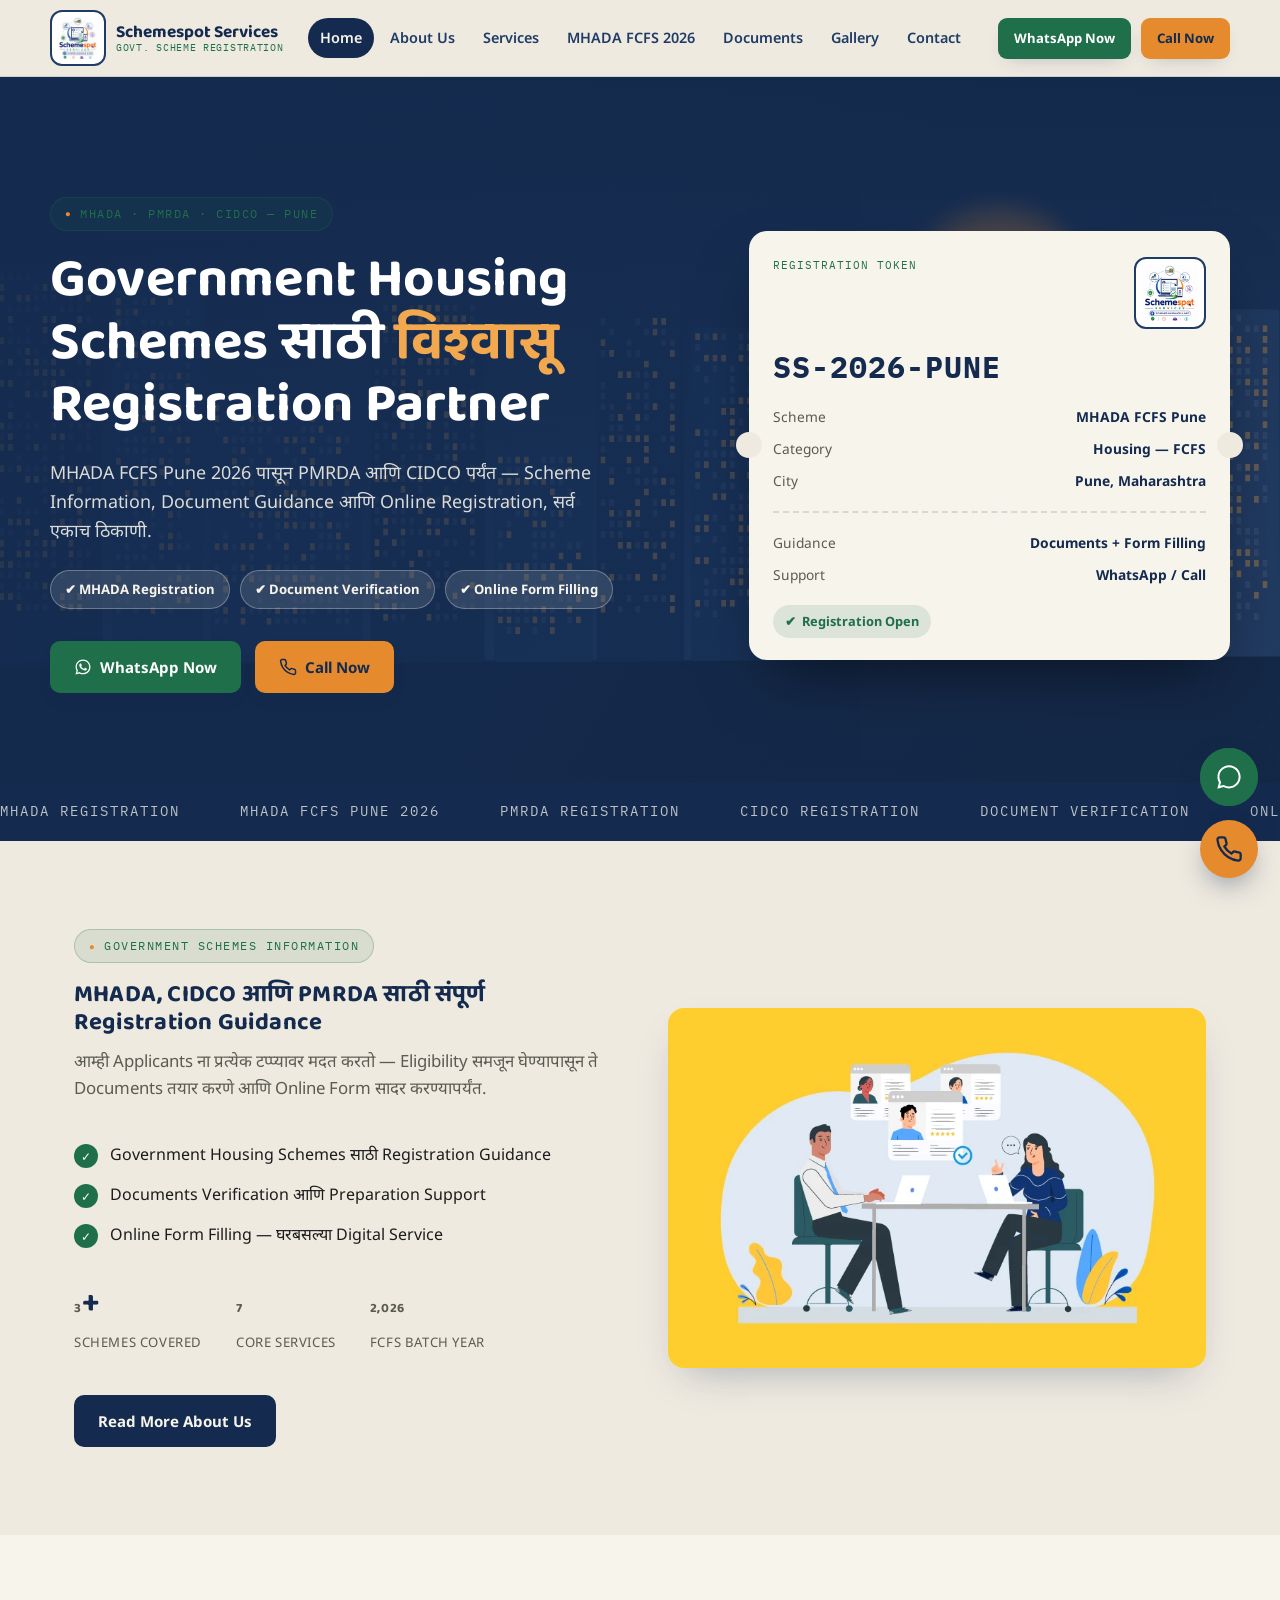
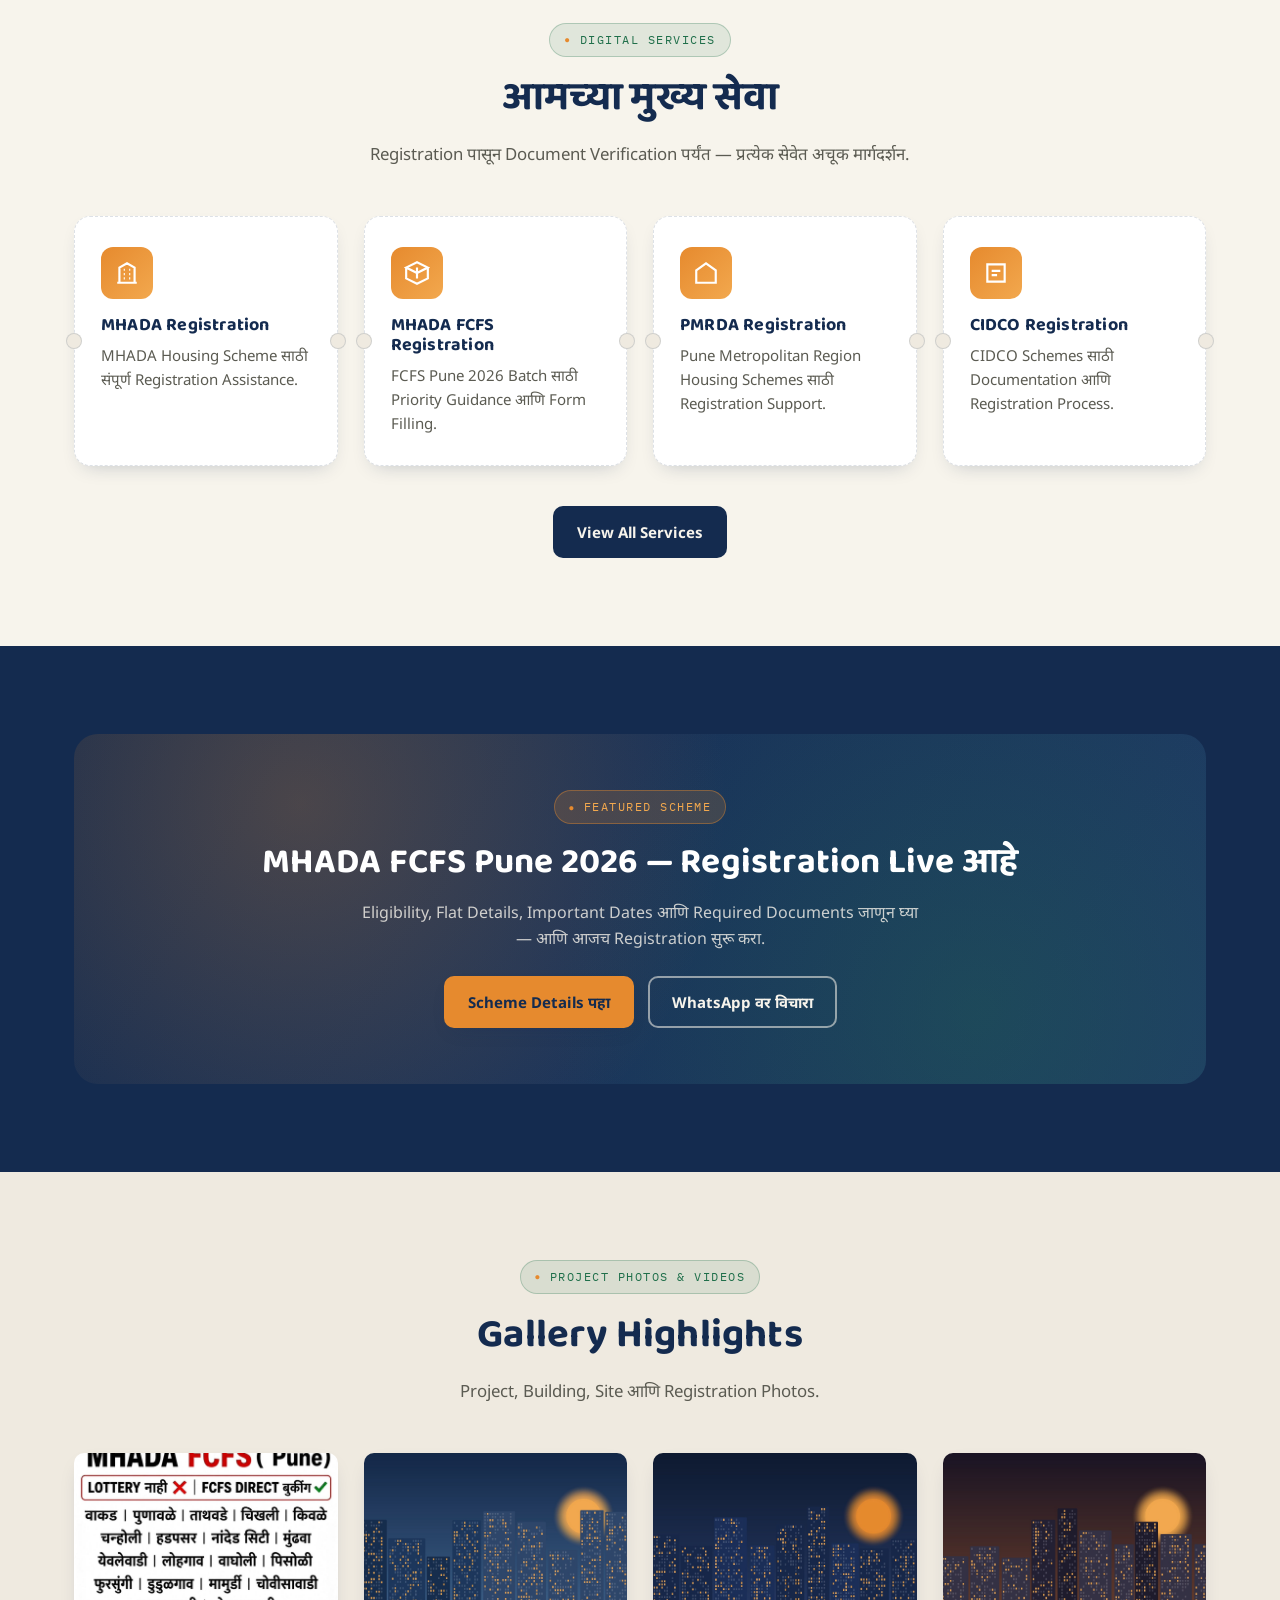
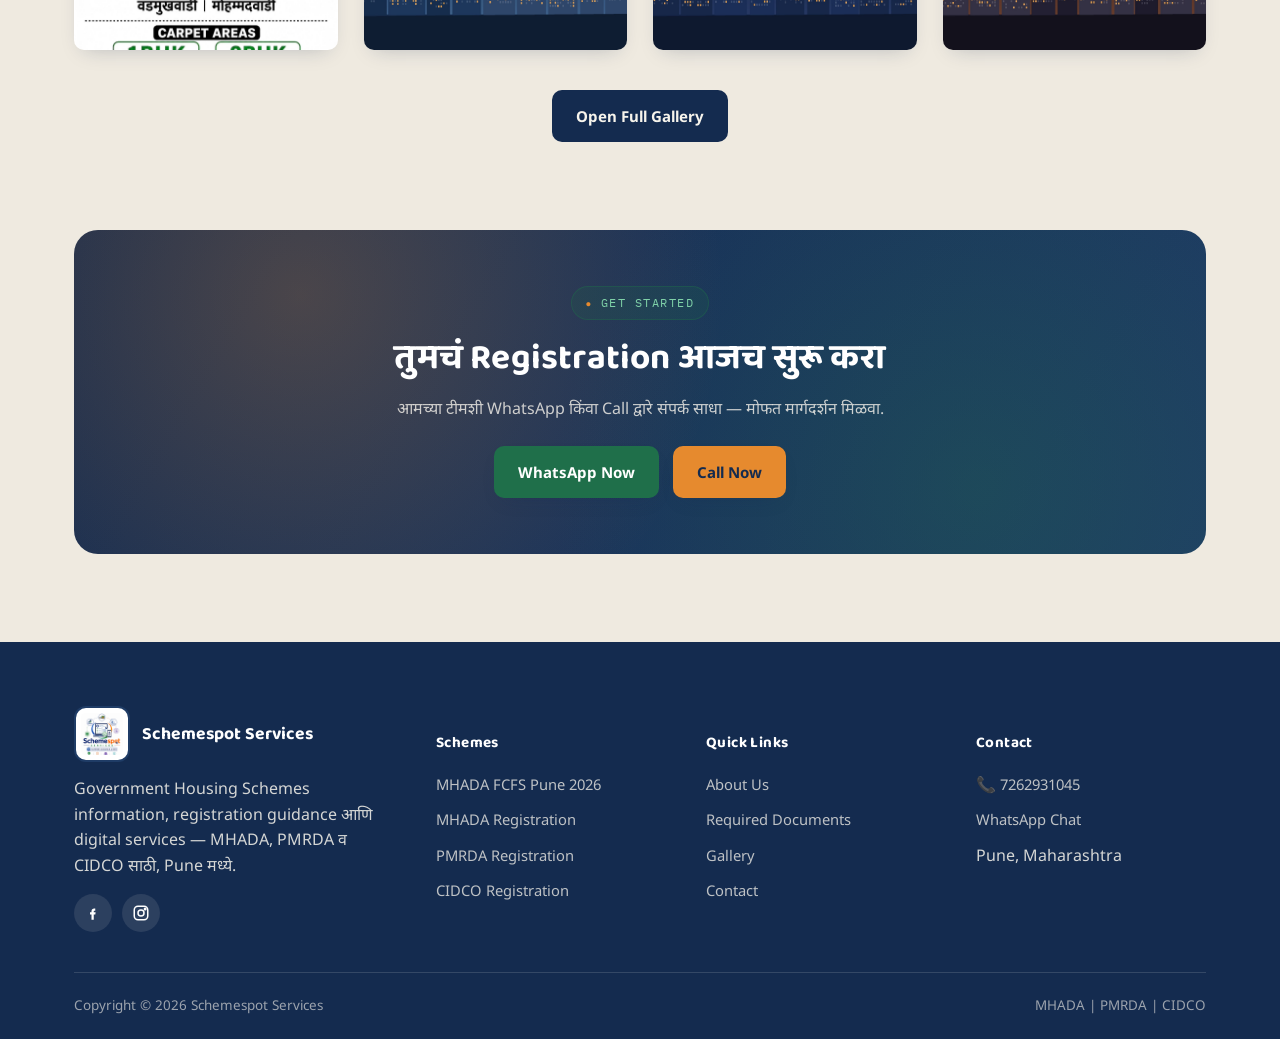
==== commit 7e022321: "jhsd" ====
--- a/index.html
+++ b/index.html
@@ -126,7 +126,8 @@
         <a href="about.html" class="btn btn-ink mt-40">Read More About Us</a>
       </div>
       <div class="media-col reveal">
-        <img src="assets/images/Employee-selection-process.webp" alt="Schemespot Services registration desk illustration">
+        <img src="assets/images/Employee-selection-process.webp"
+          alt="Schemespot Services registration desk illustration">
       </div>
     </div>
   </section>
@@ -202,11 +203,32 @@
         <p>Project, Building, Site आणि Registration Photos.</p>
       </div>
       <div class="grid cols-4">
-        <div class="gallery-item reveal"><img src="assets/images/mhada-building.jpg" alt="Building photo"></div>
-        <div class="gallery-item reveal"><img src="assets/images/site-photo-1.jpg" alt="Site photo"></div>
-        <div class="gallery-item reveal"><img src="assets/images/registration-photo-1.jpg" alt="Registration photo">
-        </div>
-        <div class="gallery-item reveal"><img src="assets/images/building-photo-2.jpg" alt="Building photo"></div>
+
+
+        <div class="gallery-item reveal" data-category="project" data-type="image" data-src="assets/images/Image_1.jpeg"
+          data-caption="Project Overview — Schemespot Services">
+          <img src="assets/images/Image_1.jpeg" alt="Project overview">
+          <div class="overlay"><span>Project Photo</span></div>
+        </div>
+
+        <div class="gallery-item reveal" data-category="building" data-type="image"
+          data-src="assets/images/mhada-building.jpg" data-caption="MHADA Housing Building">
+          <img src="assets/images/mhada-building.jpg" alt="MHADA building">
+          <div class="overlay"><span>Building Photo</span></div>
+        </div>
+
+        <div class="gallery-item reveal" data-category="building" data-type="image"
+          data-src="assets/images/building-photo-1.jpg" data-caption="Housing Scheme Building">
+          <img src="assets/images/building-photo-1.jpg" alt="Building photo">
+          <div class="overlay"><span>Building Photo</span></div>
+        </div>
+
+        <div class="gallery-item reveal" data-category="building" data-type="image"
+          data-src="assets/images/building-photo-2.jpg" data-caption="Scheme Building — Evening View">
+          <img src="assets/images/building-photo-2.jpg" alt="Building photo evening">
+          <div class="overlay"><span>Building Photo</span></div>
+        </div>
+
       </div>
       <div class="text-center mt-40 reveal"><a href="gallery.html" class="btn btn-ink">Open Full Gallery</a></div>
     </div>
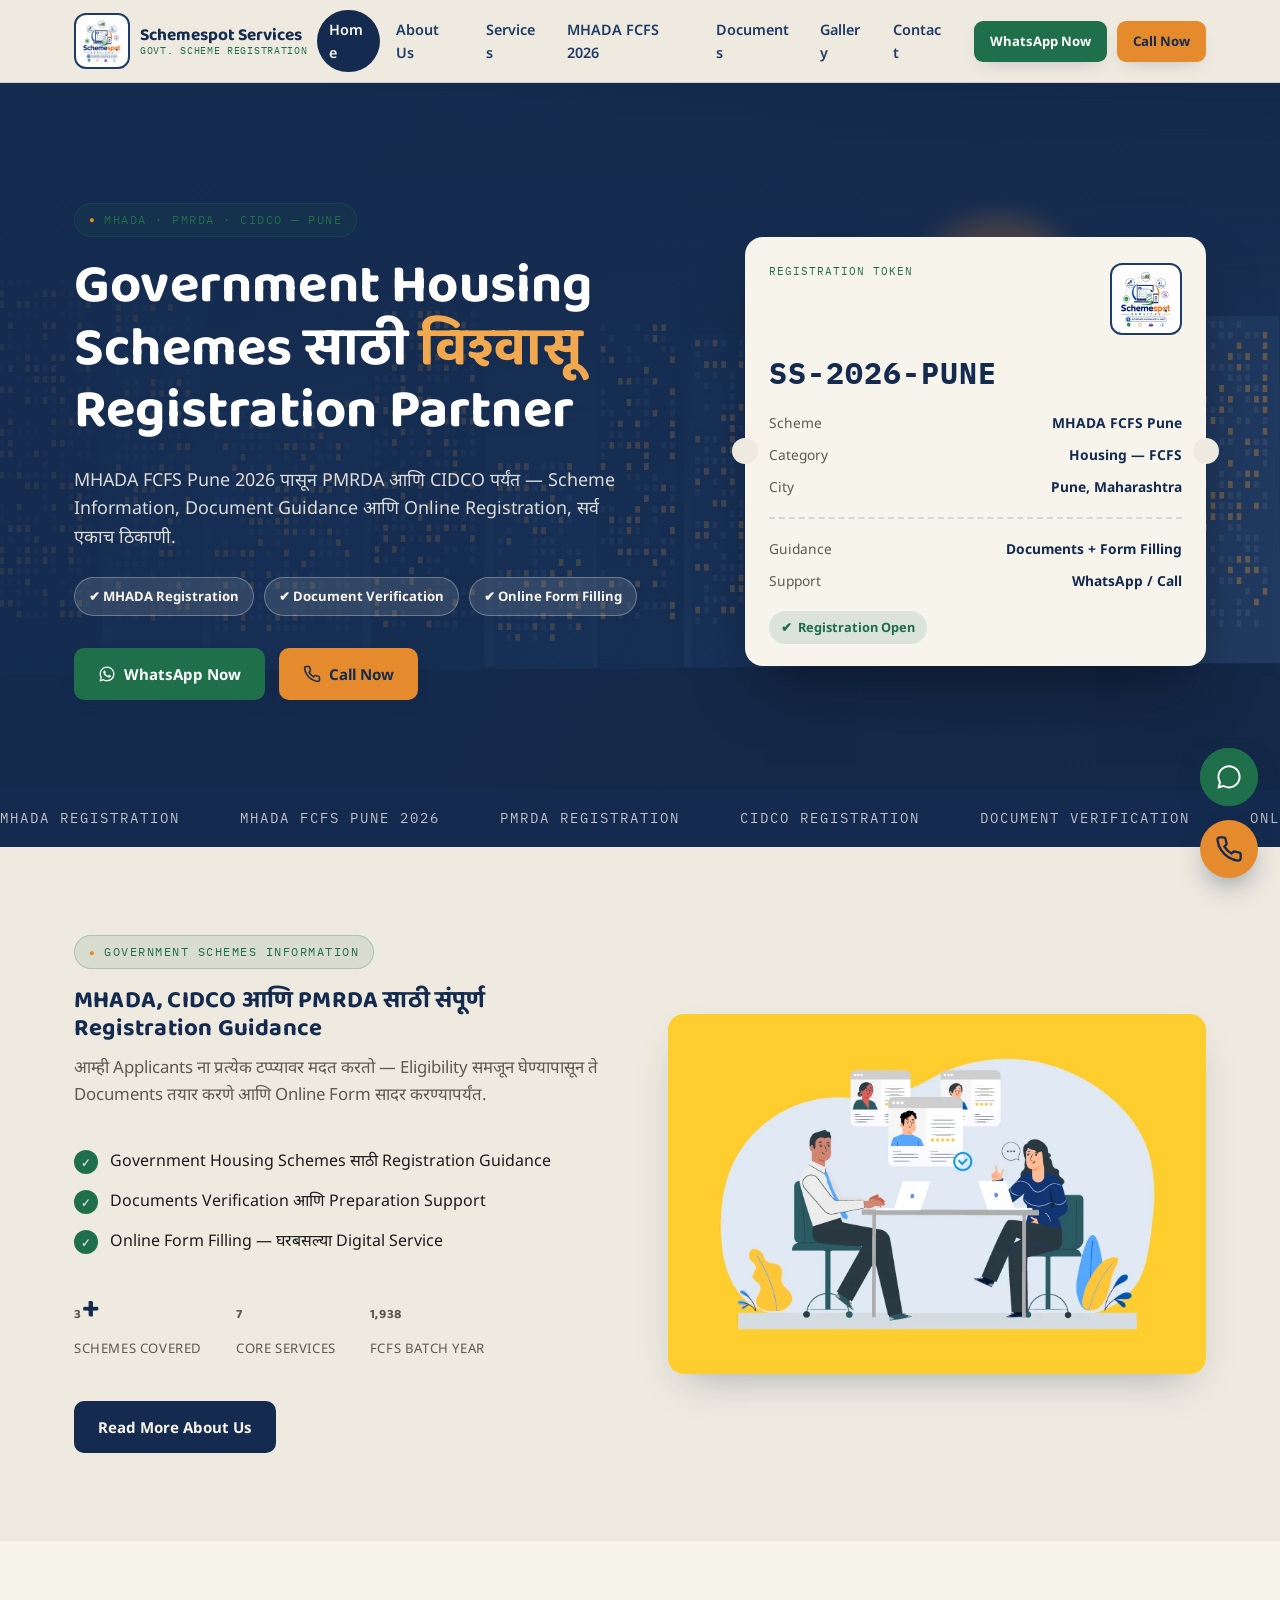
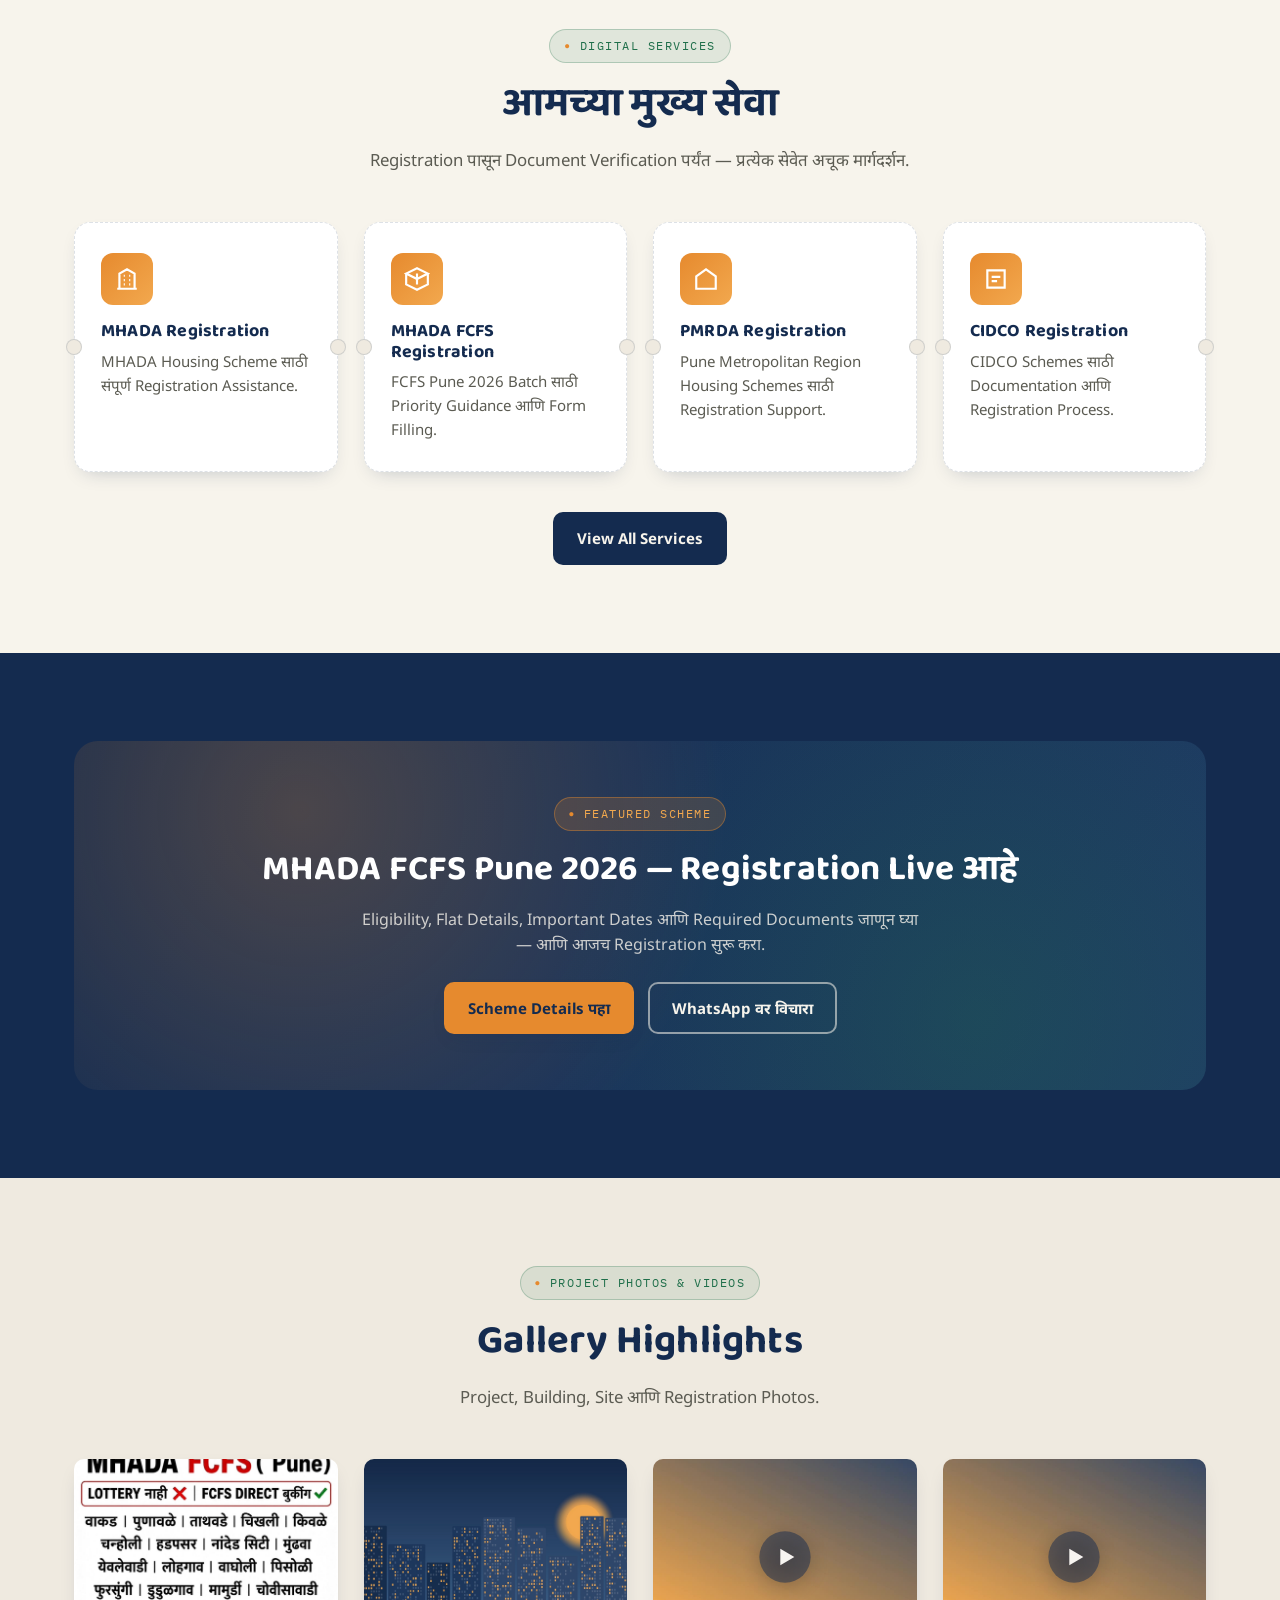
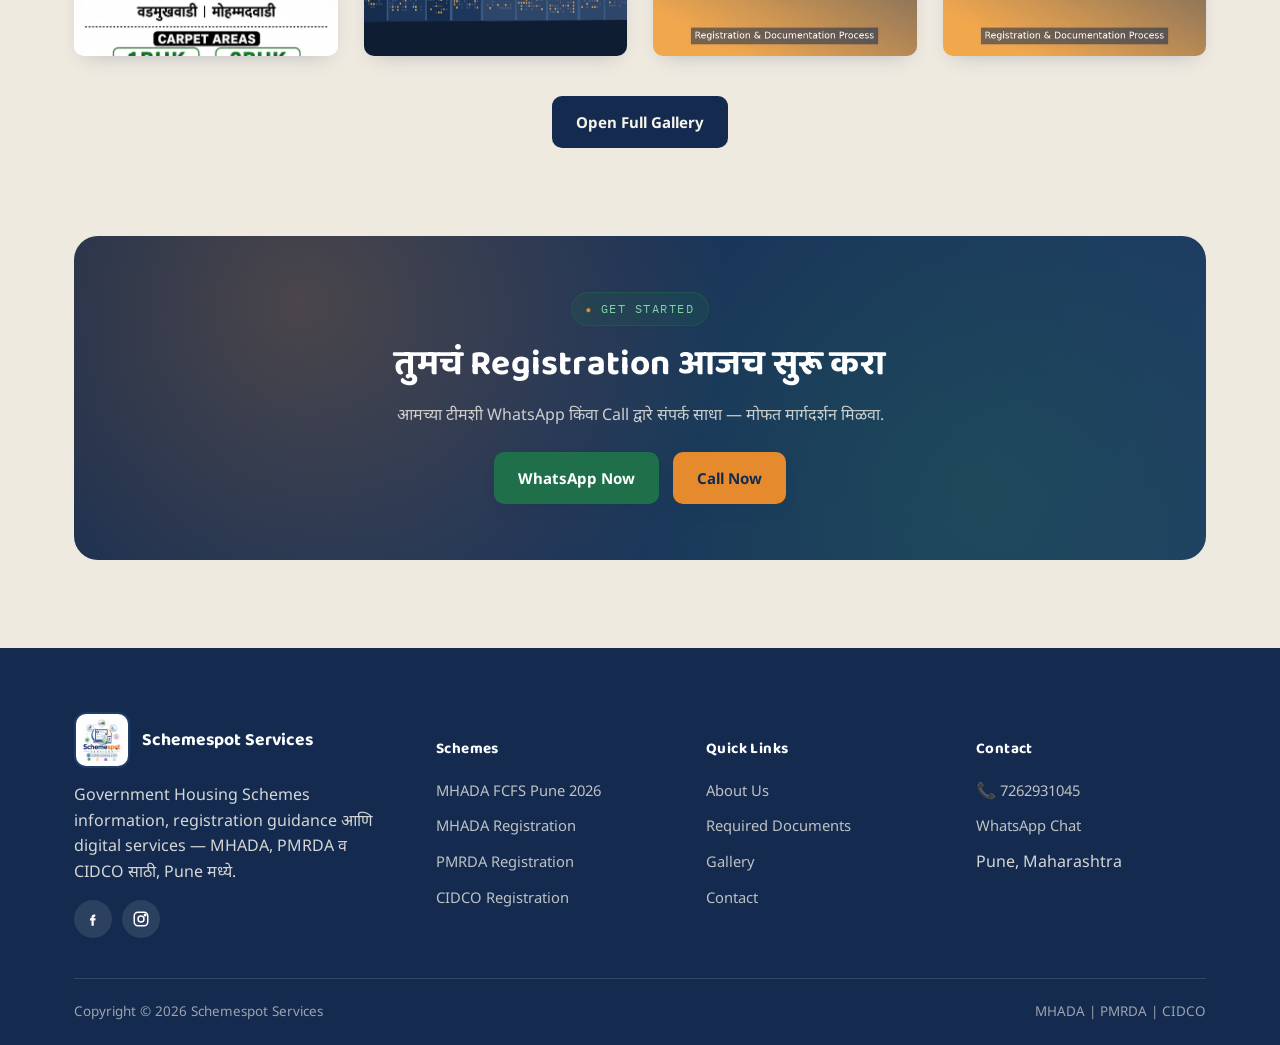
==== commit e17e47b0: "sdjh" ====
--- a/index.html
+++ b/index.html
@@ -217,16 +217,24 @@
           <div class="overlay"><span>Building Photo</span></div>
         </div>
 
-        <div class="gallery-item reveal" data-category="building" data-type="image"
-          data-src="assets/images/building-photo-1.jpg" data-caption="Housing Scheme Building">
-          <img src="assets/images/building-photo-1.jpg" alt="Building photo">
-          <div class="overlay"><span>Building Photo</span></div>
-        </div>
-
-        <div class="gallery-item reveal" data-category="building" data-type="image"
-          data-src="assets/images/building-photo-2.jpg" data-caption="Scheme Building — Evening View">
-          <img src="assets/images/building-photo-2.jpg" alt="Building photo evening">
-          <div class="overlay"><span>Building Photo</span></div>
+        <div class="gallery-item reveal" data-category="video" data-type="video" data-src="assets/video/video_1.mp4"
+          data-caption="Registration & Documentation Process">
+          <img src="assets/images/video-poster-2.jpg" alt="Registration process video poster">
+          <div class="play"><svg viewBox="0 0 24 24" fill="#fff" opacity="0.92">
+              <circle cx="12" cy="12" r="11" fill="rgba(20,43,79,.55)" />
+              <path d="M10 8.5v7l6-3.5-6-3.5Z" />
+            </svg></div>
+          <div class="overlay"><span>Video — Flat Detail</span></div>
+        </div>
+
+        <div class="gallery-item reveal" data-category="video" data-type="video" data-src="assets/video/video_2.mp4"
+          data-caption="Registration & Documentation Process">
+          <img src="assets/images/video-poster-2.jpg" alt="Registration process video poster">
+          <div class="play"><svg viewBox="0 0 24 24" fill="#fff" opacity="0.92">
+              <circle cx="12" cy="12" r="11" fill="rgba(20,43,79,.55)" />
+              <path d="M10 8.5v7l6-3.5-6-3.5Z" />
+            </svg></div>
+          <div class="overlay"><span>Video — Location Info</span></div>
         </div>
 
       </div>
--- a/css/style.css
+++ b/css/style.css
@@ -39,6 +39,7 @@
 
 html {
   scroll-behavior: smooth;
+  overflow-x: hidden;
 }
 
 body {
@@ -48,6 +49,8 @@
   color: var(--text);
   line-height: 1.6;
   -webkit-font-smoothing: antialiased;
+  overflow-x: hidden;
+  overflow-wrap: anywhere;
 }
 
 img {
@@ -75,6 +78,7 @@
   margin: 0 0 .5em;
   line-height: 1.15;
   letter-spacing: .2px;
+  overflow-wrap: anywhere;
 }
 
 p {
@@ -161,6 +165,7 @@
   cursor: pointer;
   transition: transform .18s ease, box-shadow .18s ease, background .18s ease, color .18s ease;
   white-space: nowrap;
+  max-width: 100%;
 }
 
 .btn:active {
@@ -232,6 +237,8 @@
     min-height: 42px;
     padding: 10px 16px;
     font-size: .9rem;
+    white-space: normal;
+    text-align: center;
   }
 
   .btn svg {
@@ -256,7 +263,8 @@
   justify-content: space-between;
   gap: 18px;
   min-height: 70px;
-  padding: 10px 0;
+  padding-top: 10px;
+  padding-bottom: 10px;
 }
 
 .brand {
@@ -289,6 +297,8 @@
   font-size: 1.08rem;
   color: var(--ink);
   white-space: nowrap;
+  overflow: hidden;
+  text-overflow: ellipsis;
 }
 
 .brand-text span {
@@ -298,6 +308,8 @@
   color: var(--green);
   text-transform: uppercase;
   white-space: nowrap;
+  overflow: hidden;
+  text-overflow: ellipsis;
 }
 
 .nav-links {
@@ -479,7 +491,8 @@
 @media (max-width:560px) {
   .nav {
     min-height: 64px;
-    padding: 8px 0;
+    padding-top: 8px;
+    padding-bottom: 8px;
   }
 
   .brand {
@@ -537,6 +550,7 @@
     right: 24px;
     top: min(410px, calc(100vh - 112px));
     gap: 8px;
+    flex-wrap: wrap;
   }
 
   .nav-cta .btn-sm {
@@ -590,7 +604,8 @@
   grid-template-columns: 1.15fr .85fr;
   gap: 48px;
   align-items: center;
-  padding: 120px 0 90px;
+  padding-top: 120px;
+  padding-bottom: 90px;
 }
 
 .hero h1 {
@@ -624,6 +639,7 @@
   border-radius: 999px;
   background: rgba(247, 244, 236, .12);
   border: 1px solid rgba(247, 244, 236, .3);
+  max-width: 100%;
 }
 
 .hero-actions {
@@ -641,6 +657,8 @@
   padding: 26px 24px 22px;
   box-shadow: 0 30px 60px -20px rgba(0, 0, 0, .5);
   transform: rotate(2.5deg);
+  max-width: 100%;
+  min-width: 0;
 }
 
 .token-card::before,
@@ -701,11 +719,12 @@
 
 .token-number {
   font-family: var(--font-mono);
-  font-size: 1.9rem;
+  font-size: clamp(1.35rem, 5.4vw, 1.9rem);
   font-weight: 700;
   color: var(--ink);
   letter-spacing: 1px;
   margin: 4px 0 10px;
+  overflow-wrap: anywhere;
 }
 
 .token-divider {
@@ -717,6 +736,7 @@
 .token-row {
   display: flex;
   justify-content: space-between;
+  gap: 16px;
   font-size: .86rem;
   padding: 5px 0;
   color: var(--muted);
@@ -725,6 +745,7 @@
 .token-row b {
   color: var(--ink);
   font-weight: 700;
+  text-align: right;
 }
 
 .token-status {
@@ -747,13 +768,99 @@
 @media (max-width:900px) {
   .hero-inner {
     grid-template-columns: 1fr;
-    padding: 96px 0 60px;
+    padding-top: 96px;
+    padding-bottom: 60px;
     text-align: left;
   }
 
   .token-card {
     max-width: 340px;
     transform: rotate(1.5deg);
+  }
+}
+
+@media (max-width:560px) {
+  .hero-inner {
+    gap: 34px;
+    padding-top: 42px;
+    padding-bottom: 52px;
+  }
+
+  .hero h1 {
+    font-size: clamp(1.75rem, 9vw, 2.35rem);
+  }
+
+  .hero p.lead {
+    font-size: 1rem;
+  }
+
+  .hero-badges {
+    display: grid;
+    grid-template-columns: 1fr;
+    gap: 10px;
+    margin: 22px 0 28px;
+  }
+
+  .hero-badge {
+    display: block;
+    width: 100%;
+    border-radius: 14px;
+  }
+
+  .hero-actions {
+    display: grid;
+    grid-template-columns: 1fr;
+    gap: 12px;
+  }
+
+  .token-card {
+    width: min(100%, 360px);
+    padding: 22px 18px 20px;
+    transform: none;
+  }
+
+  .token-card::before,
+  .token-card::after {
+    width: 22px;
+    height: 22px;
+  }
+
+  .token-card::before {
+    left: -11px;
+  }
+
+  .token-card::after {
+    right: -11px;
+  }
+
+  .token-row {
+    font-size: .84rem;
+    align-items: flex-start;
+  }
+
+  .token-row b {
+    max-width: 58%;
+  }
+}
+
+@media (max-width:380px) {
+  .hero-inner {
+    padding-top: 34px;
+  }
+
+  .token-card {
+    padding-left: 16px;
+    padding-right: 16px;
+  }
+
+  .token-row {
+    flex-direction: column;
+    gap: 2px;
+  }
+
+  .token-row b {
+    max-width: none;
+    text-align: left;
   }
 }
 
@@ -793,6 +900,7 @@
 .grid {
   display: grid;
   gap: 26px;
+  min-width: 0;
 }
 
 .grid.cols-3 {
@@ -821,6 +929,7 @@
   .grid.cols-4,
   .grid.cols-2 {
     grid-template-columns: 1fr;
+    gap: 18px;
   }
 }
 
@@ -832,6 +941,13 @@
   box-shadow: var(--shadow-sm);
   transition: transform .22s ease, box-shadow .22s ease;
   position: relative;
+  min-width: 0;
+}
+
+@media (max-width:560px) {
+  .card {
+    padding: 24px 20px;
+  }
 }
 
 .card:hover {
@@ -916,6 +1032,7 @@
   grid-template-columns: 1fr 1fr;
   gap: 56px;
   align-items: center;
+  min-width: 0;
 }
 
 @media (max-width:900px) {
@@ -961,6 +1078,23 @@
   gap: 34px;
   margin-top: 30px;
   flex-wrap: wrap;
+}
+
+@media (max-width:560px) {
+  .stat-row {
+    display: grid;
+    grid-template-columns: repeat(3, minmax(0, 1fr));
+    gap: 14px;
+  }
+
+  .stat b {
+    font-size: 1.55rem;
+  }
+
+  .stat span {
+    font-size: .72rem;
+    letter-spacing: .3px;
+  }
 }
 
 .stat b {
@@ -1025,6 +1159,19 @@
   justify-content: center;
   flex-wrap: wrap;
   margin-top: 24px;
+}
+
+@media (max-width:560px) {
+  .cta-band {
+    border-radius: 18px;
+    padding: 34px 18px;
+  }
+
+  .cta-actions {
+    display: grid;
+    grid-template-columns: 1fr;
+    gap: 12px;
+  }
 }
 
 /* =============== TIMELINE (dates) =============== */
@@ -1078,6 +1225,15 @@
   box-shadow: var(--shadow-sm);
 }
 
+@media (max-width:760px) {
+  .info-table {
+    display: block;
+    overflow-x: auto;
+    -webkit-overflow-scrolling: touch;
+    white-space: nowrap;
+  }
+}
+
 .info-table th,
 .info-table td {
   padding: 16px 20px;
@@ -1108,6 +1264,16 @@
   border-radius: var(--radius);
   padding: 34px;
   box-shadow: var(--shadow-sm);
+}
+
+@media (max-width:560px) {
+  .doc-panel {
+    padding: 24px 18px;
+  }
+
+  .doc-panel h3 {
+    align-items: flex-start;
+  }
 }
 
 .doc-panel h3 {
@@ -1169,6 +1335,18 @@
   gap: 10px;
   flex-wrap: wrap;
   margin-bottom: 32px;
+}
+
+@media (max-width:560px) {
+  .filter-bar {
+    display: grid;
+    grid-template-columns: repeat(2, minmax(0, 1fr));
+    gap: 8px;
+  }
+
+  .filter-btn {
+    padding: 9px 10px;
+  }
 }
 
 .filter-btn {
@@ -1294,6 +1472,17 @@
   padding: 30px;
 }
 
+@media (max-width:560px) {
+  .lightbox {
+    padding: 18px;
+  }
+
+  .lightbox-close {
+    top: 10px;
+    right: 14px;
+  }
+}
+
 .lightbox.open {
   display: flex;
 }
@@ -1350,6 +1539,16 @@
   padding: 30px;
   box-shadow: var(--shadow-sm);
   border: 1px solid var(--line);
+}
+
+@media (max-width:560px) {
+  .contact-card {
+    padding: 22px 18px;
+  }
+
+  .contact-row {
+    gap: 12px;
+  }
 }
 
 .contact-row {
@@ -1484,6 +1683,7 @@
 @media (max-width:560px) {
   .footer-grid {
     grid-template-columns: 1fr;
+    gap: 28px;
   }
 }
 
@@ -1634,6 +1834,12 @@
 }
 
 @media (max-width:600px) {
+  .floating-buttons {
+    right: 14px;
+    bottom: 14px;
+    gap: 10px;
+  }
+
   .fab {
     width: 52px;
     height: 52px;
@@ -1680,6 +1886,25 @@
   color: rgba(247, 244, 236, .85);
   max-width: 600px;
   font-size: 1.05rem;
+}
+
+@media (max-width:560px) {
+  .page-hero {
+    padding: 48px 0 44px;
+  }
+
+  .page-hero .hero-actions {
+    display: grid;
+    grid-template-columns: 1fr;
+  }
+
+  .breadcrumb {
+    font-size: .72rem;
+  }
+
+  .page-hero p {
+    font-size: .98rem;
+  }
 }
 
 /* utility */
@@ -1716,4 +1941,15 @@
   font-size: .86rem;
   font-weight: 600;
   color: var(--ink-2);
-}+}
+
+@media (max-width:560px) {
+  .pill-list {
+    display: grid;
+    grid-template-columns: 1fr;
+  }
+
+  .pill {
+    border-radius: 12px;
+  }
+}
